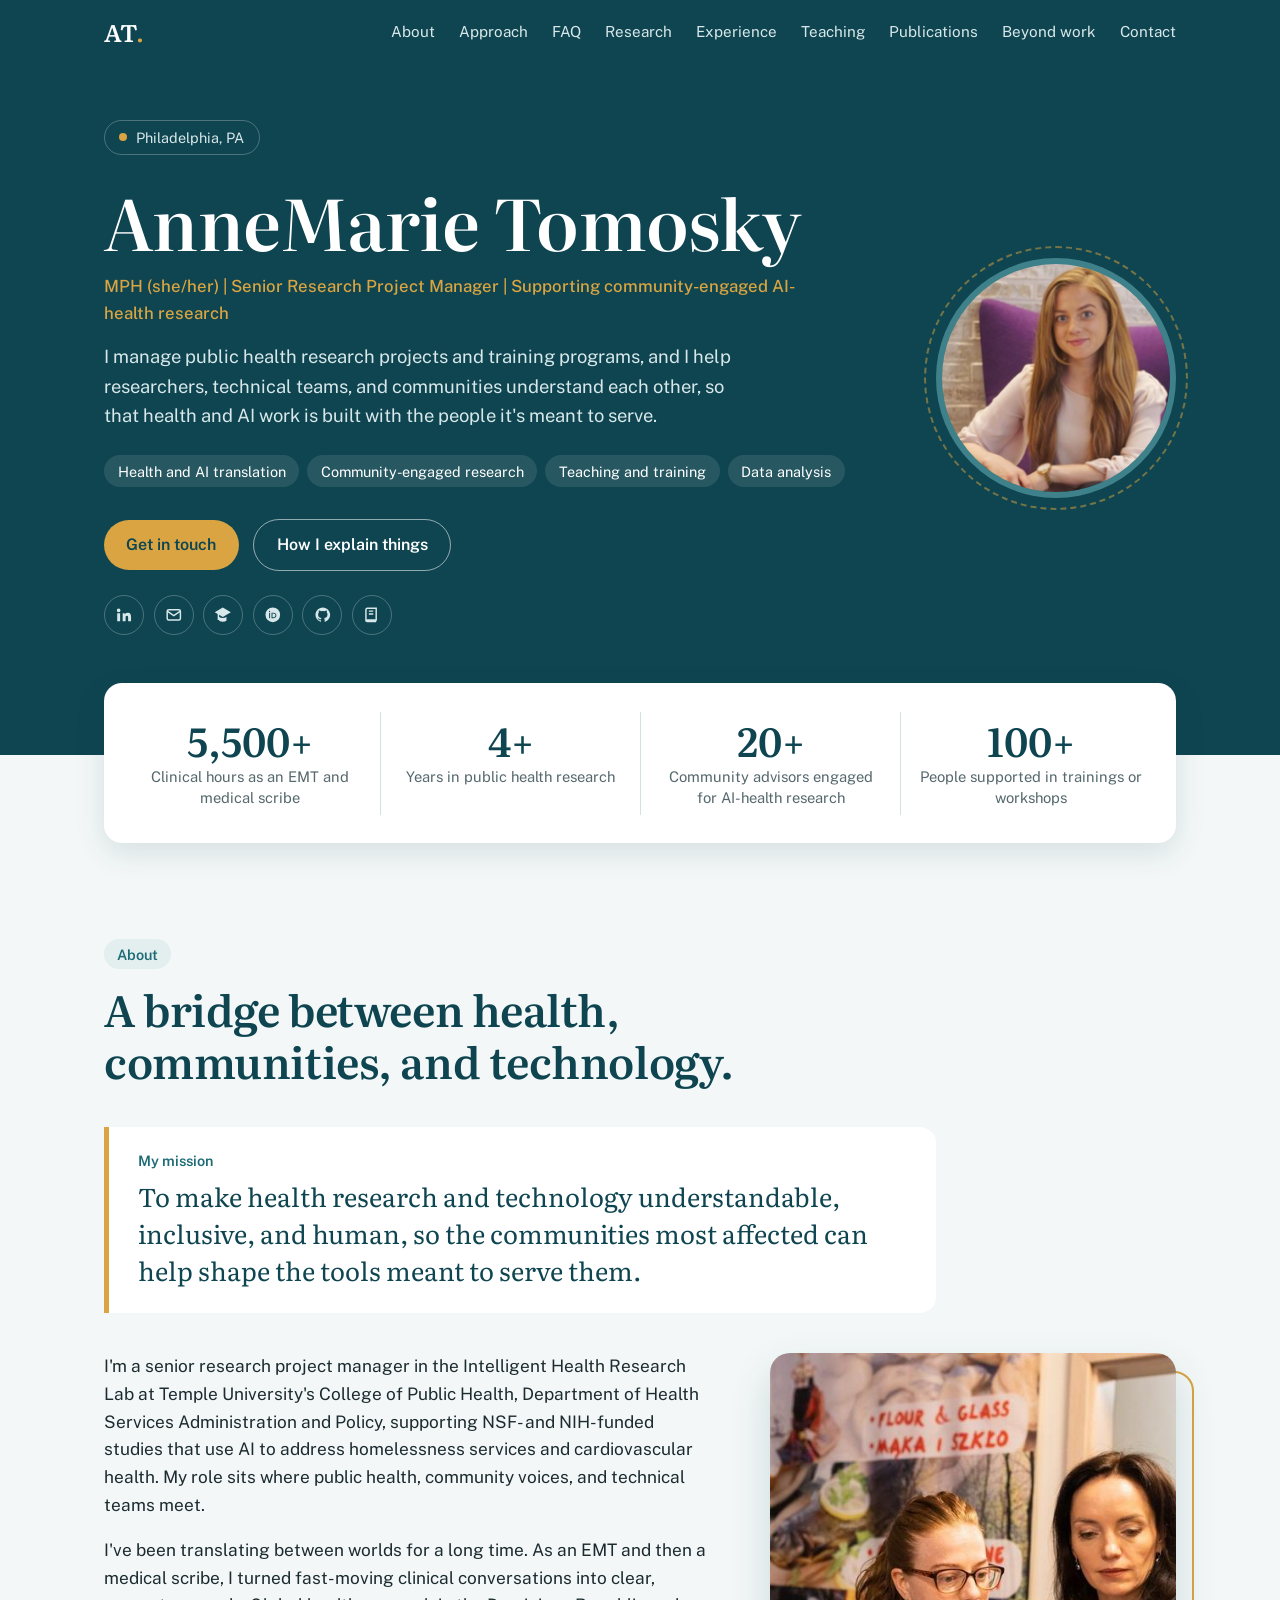
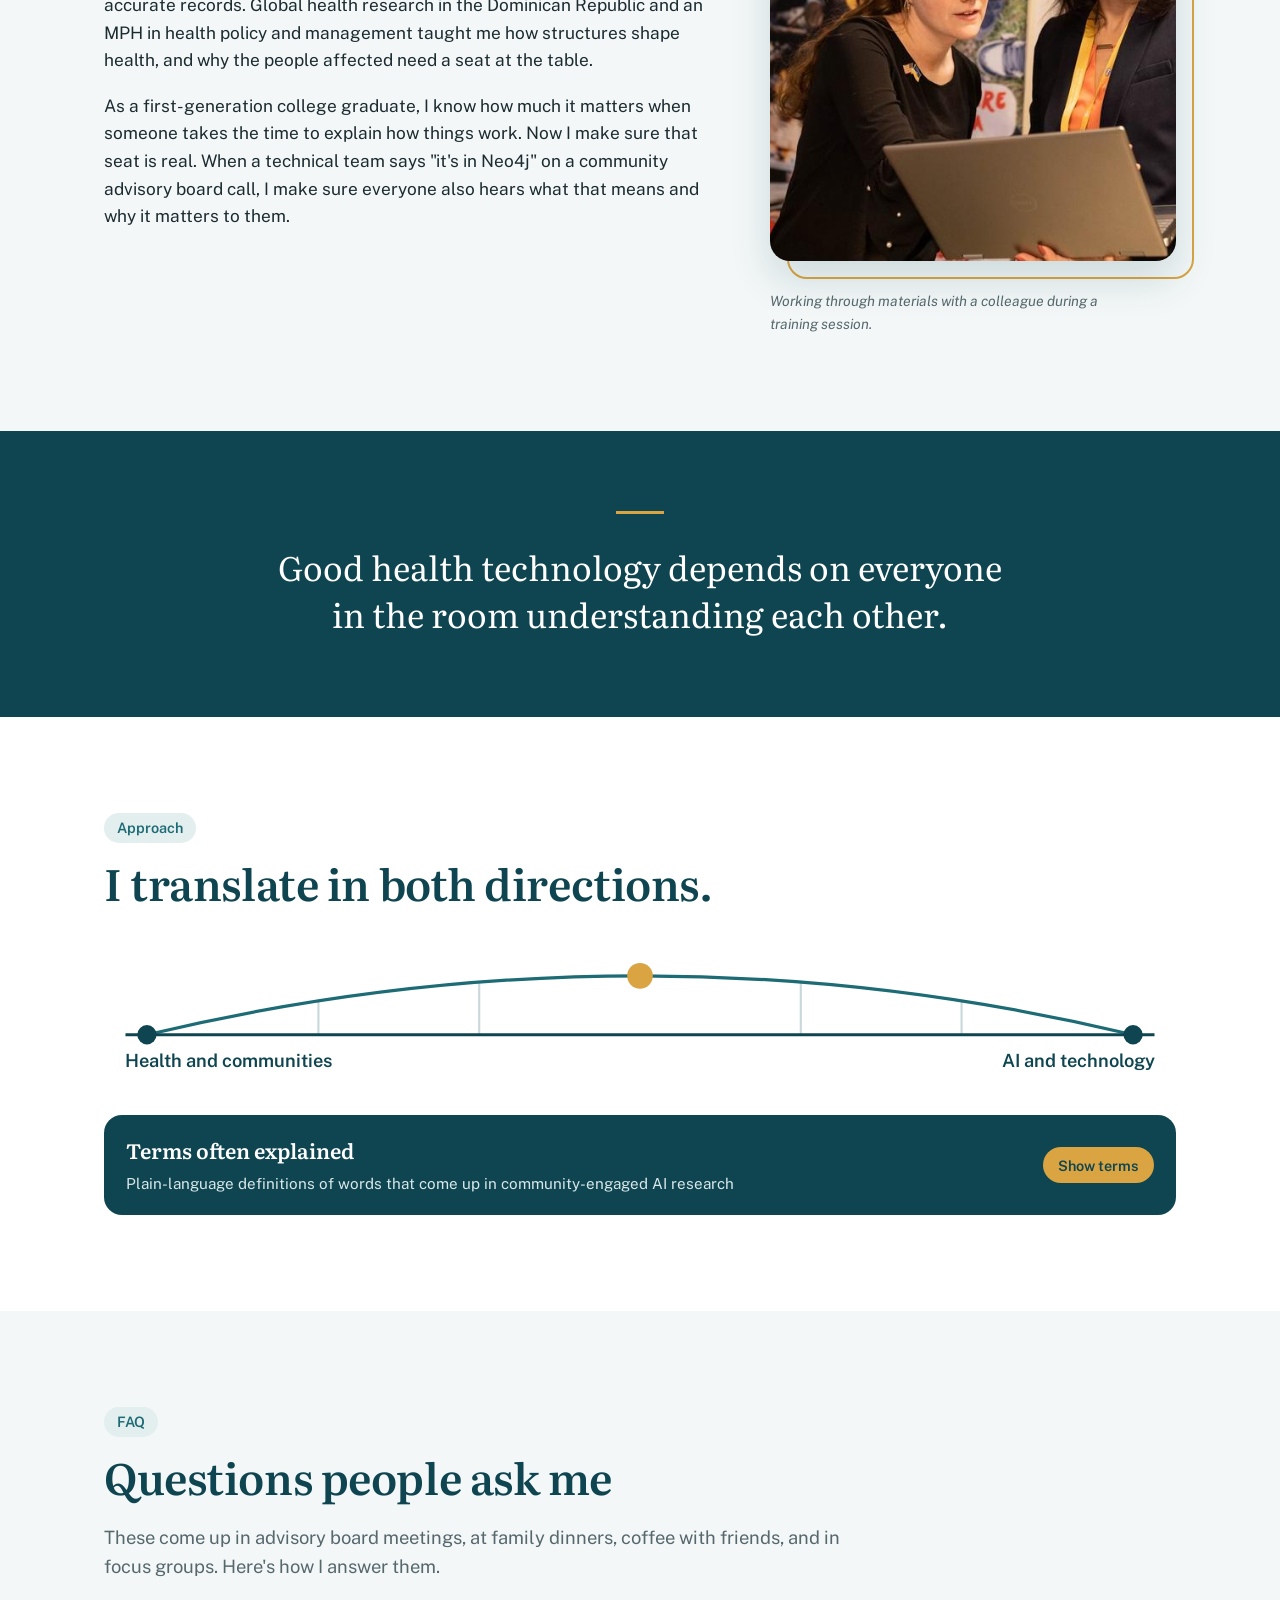
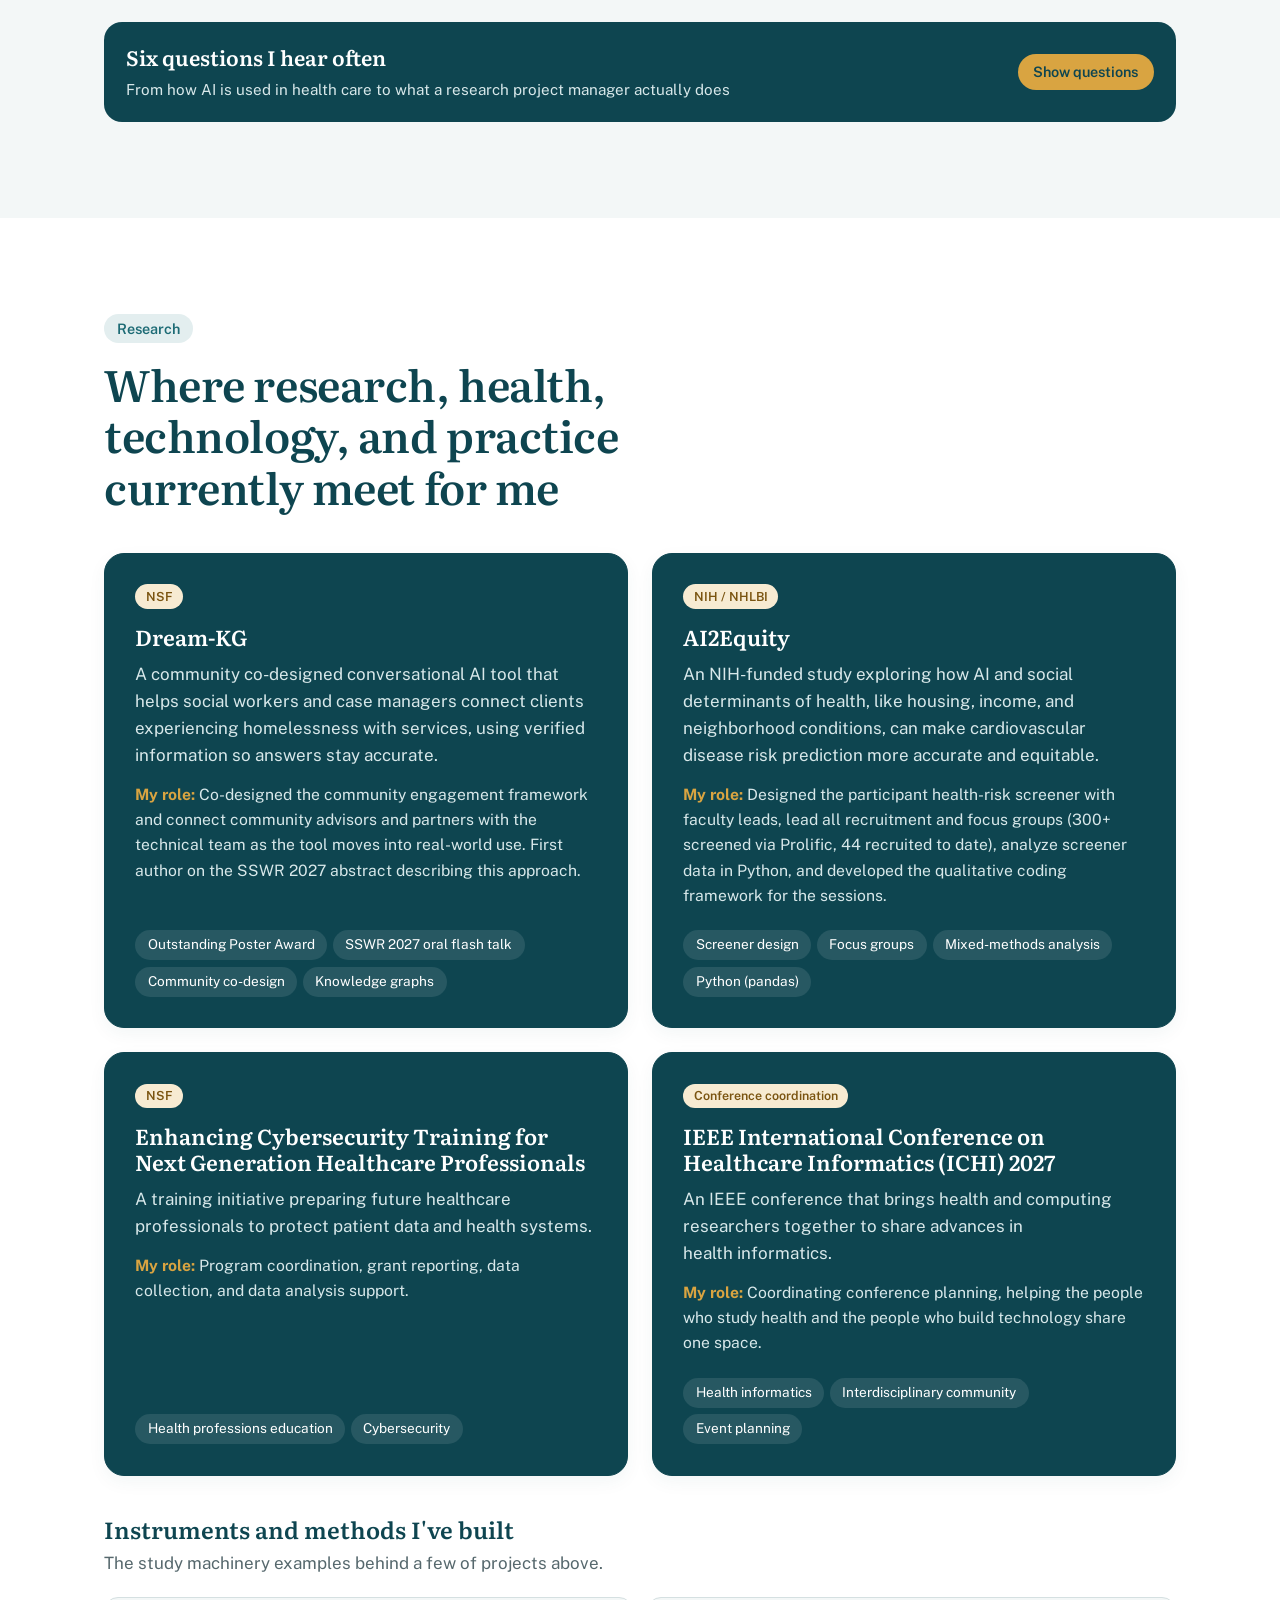
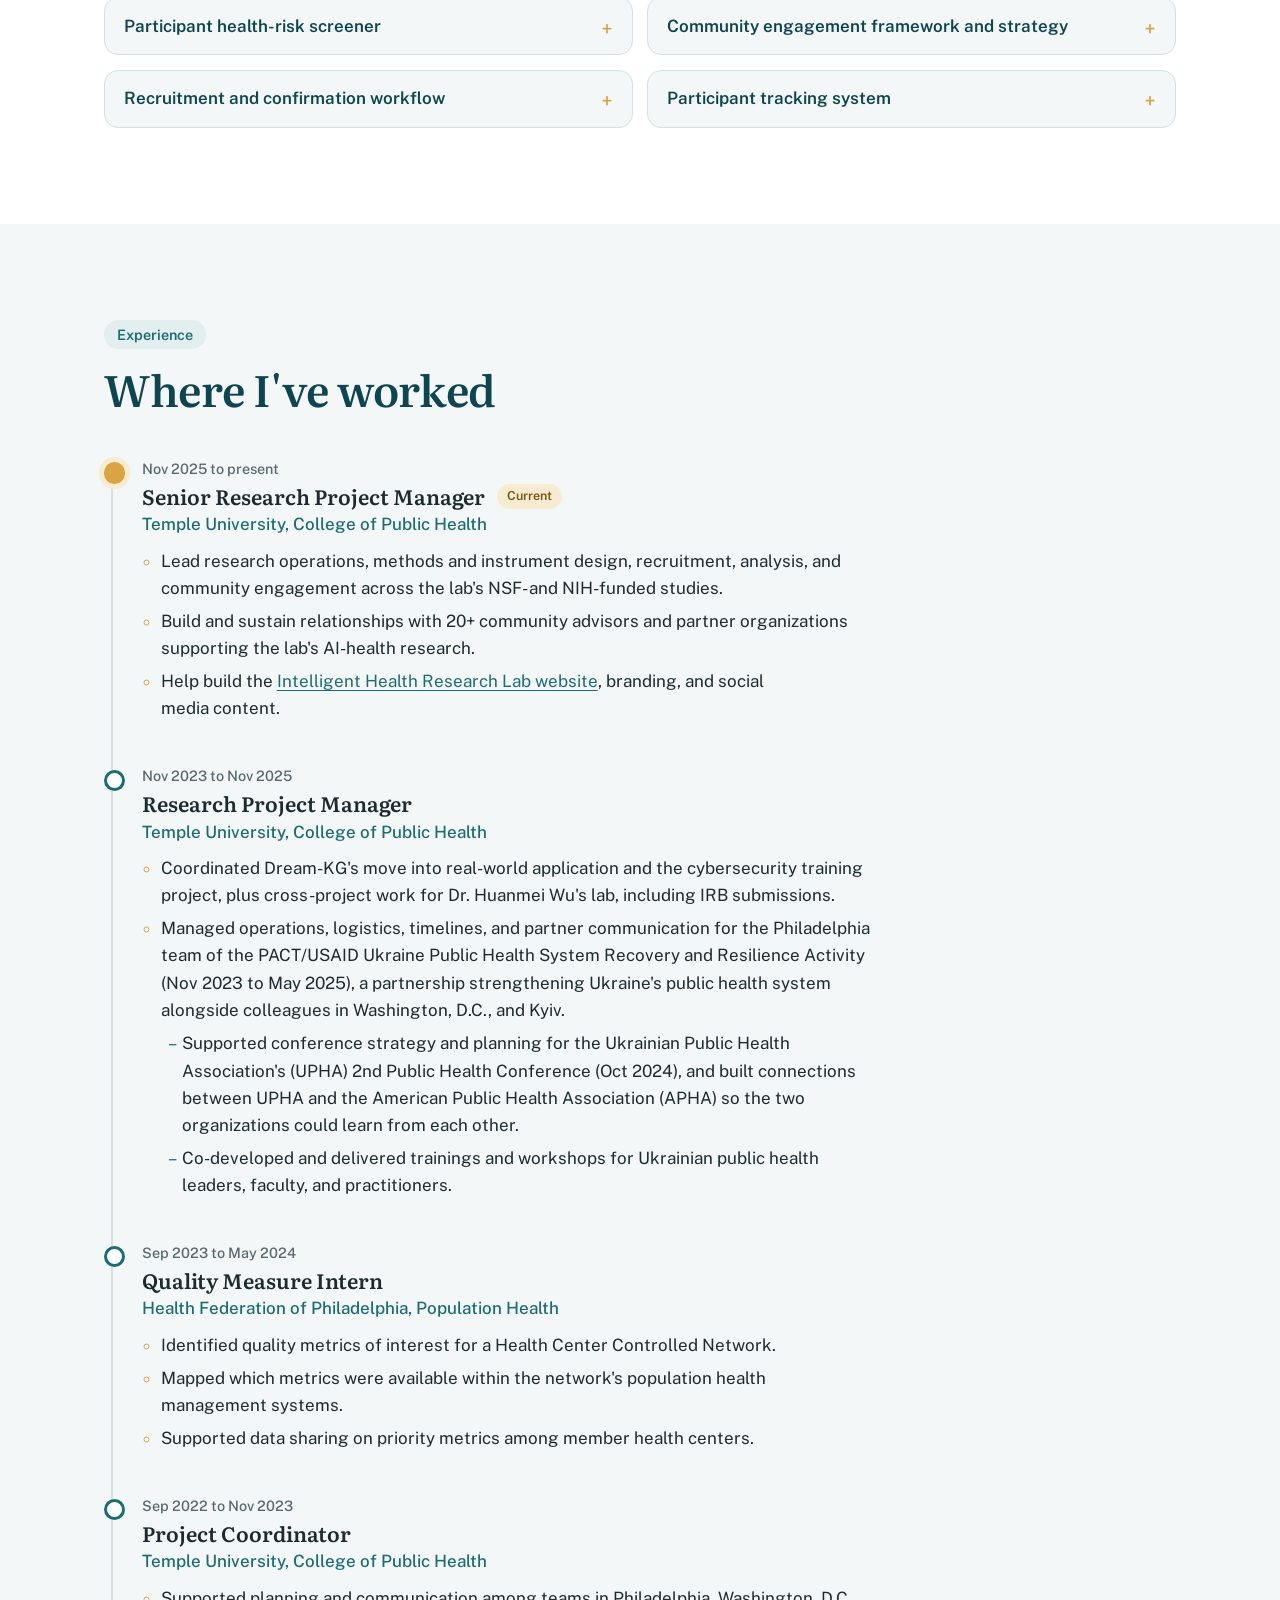
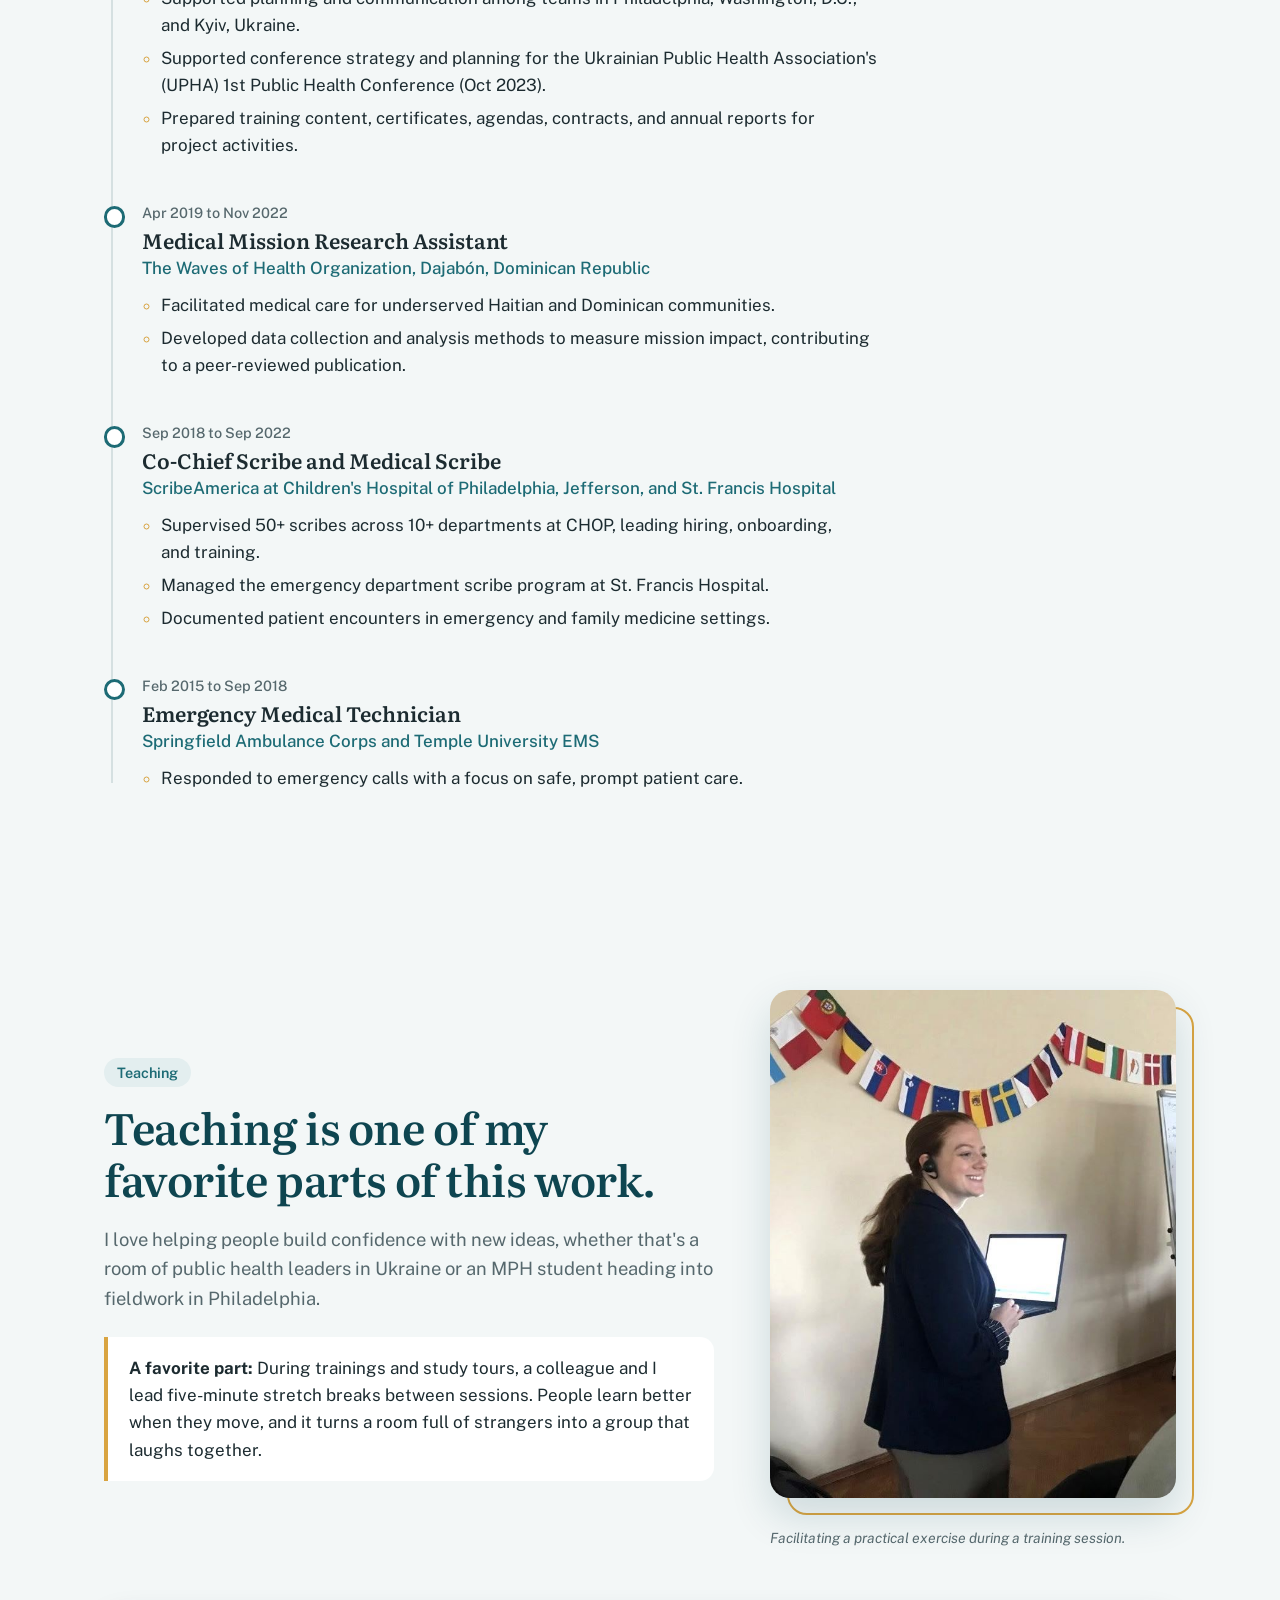
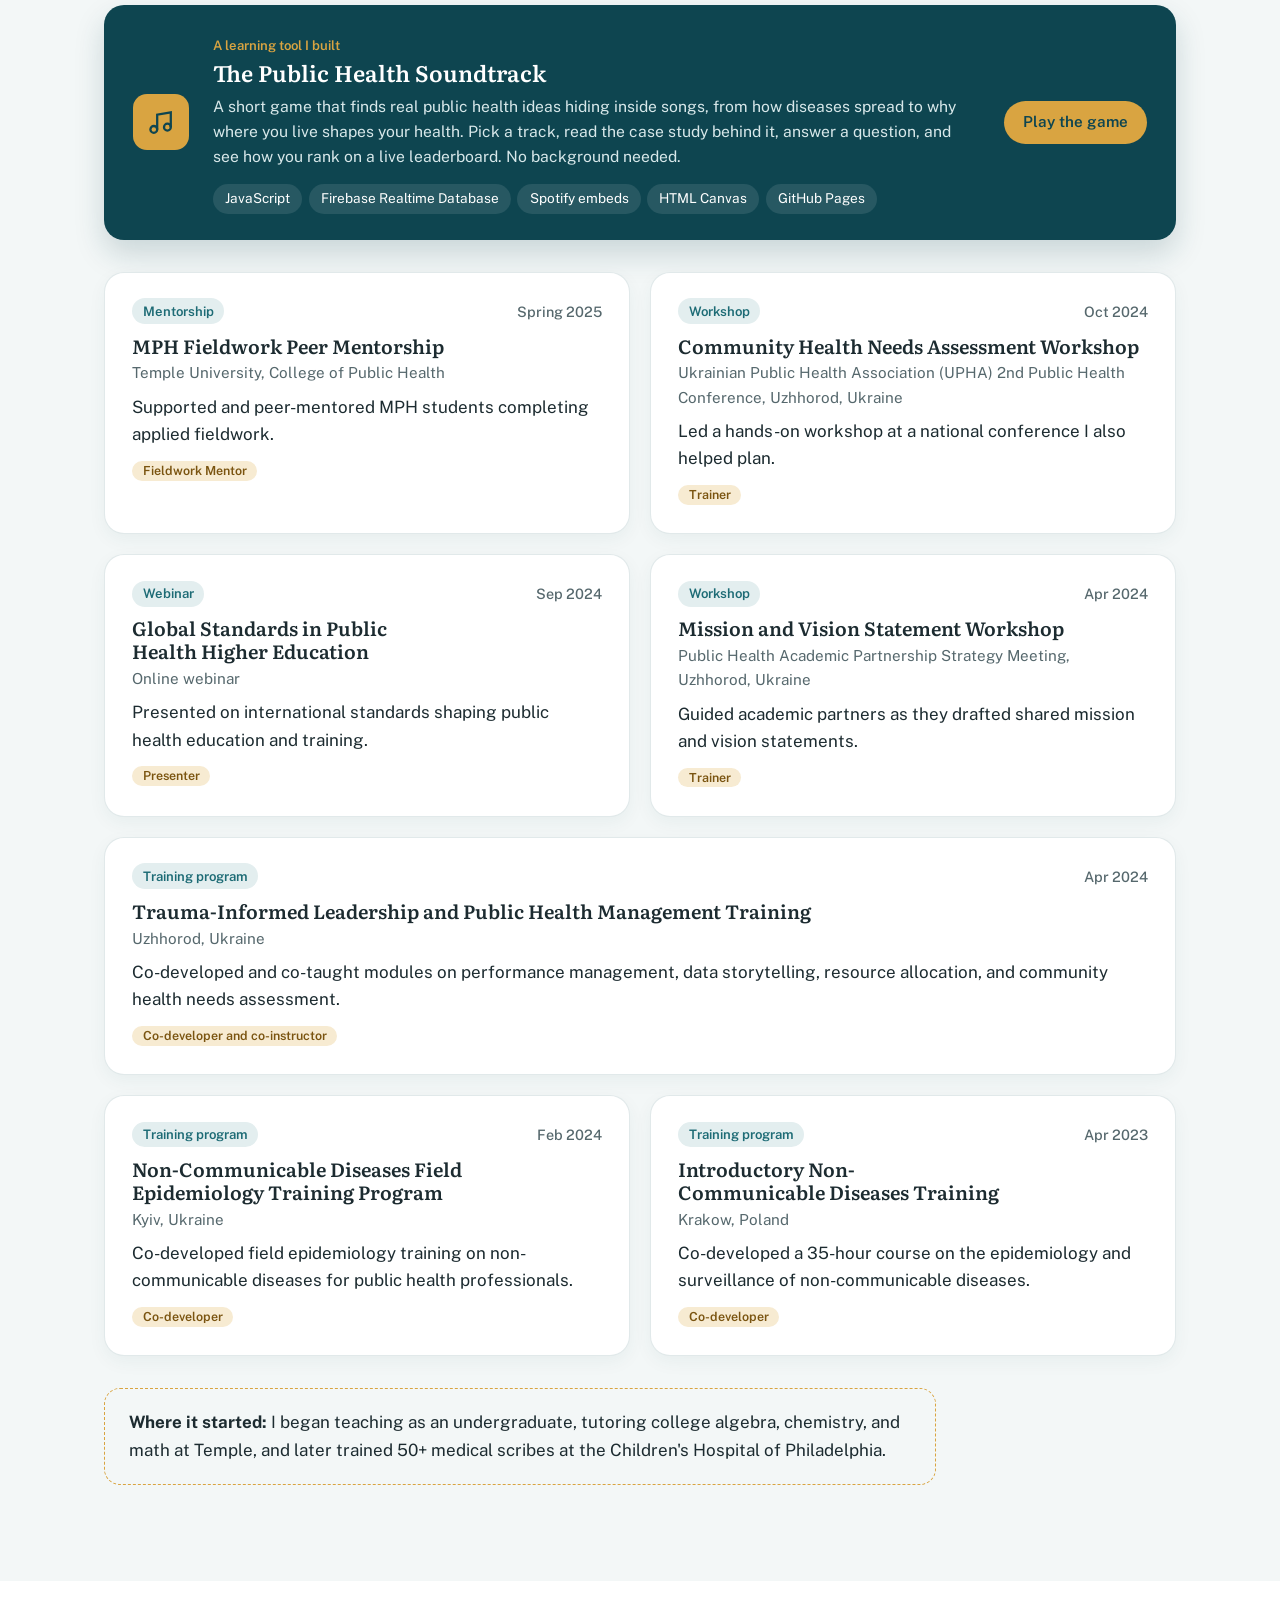
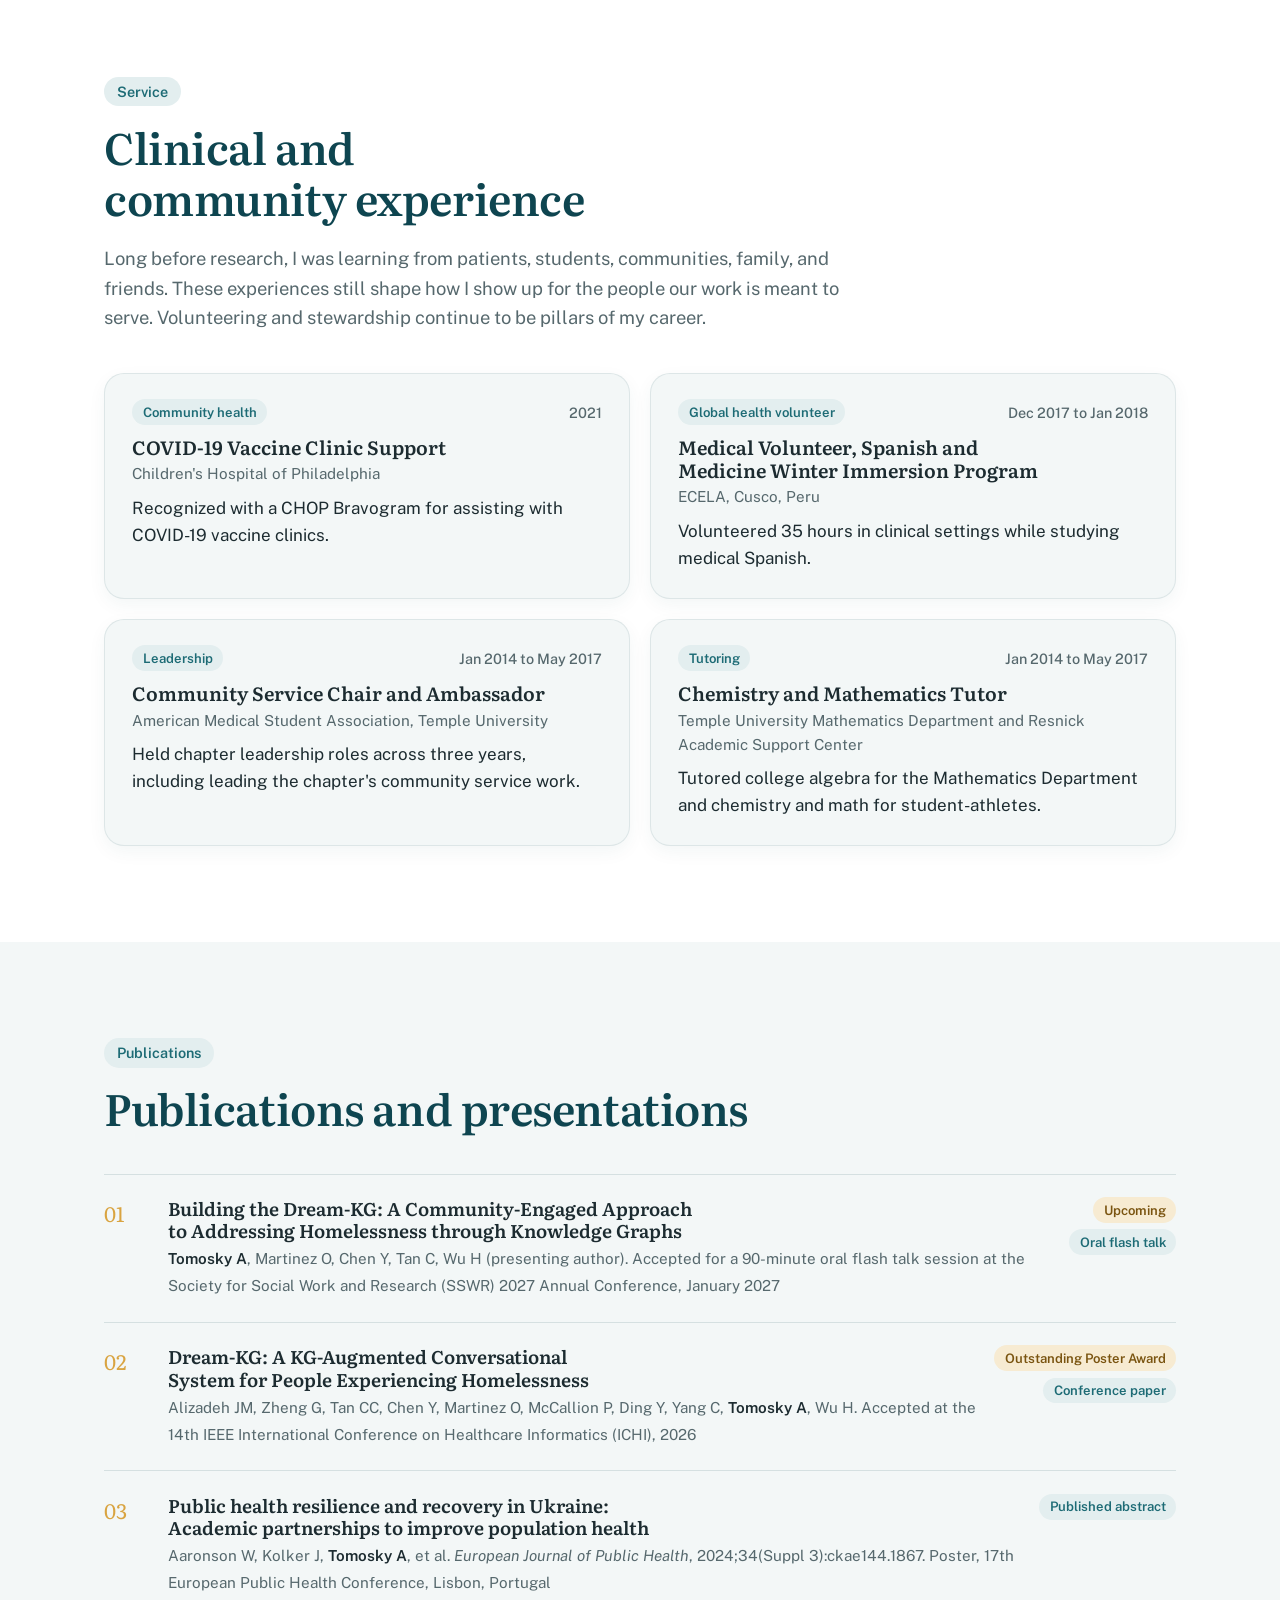
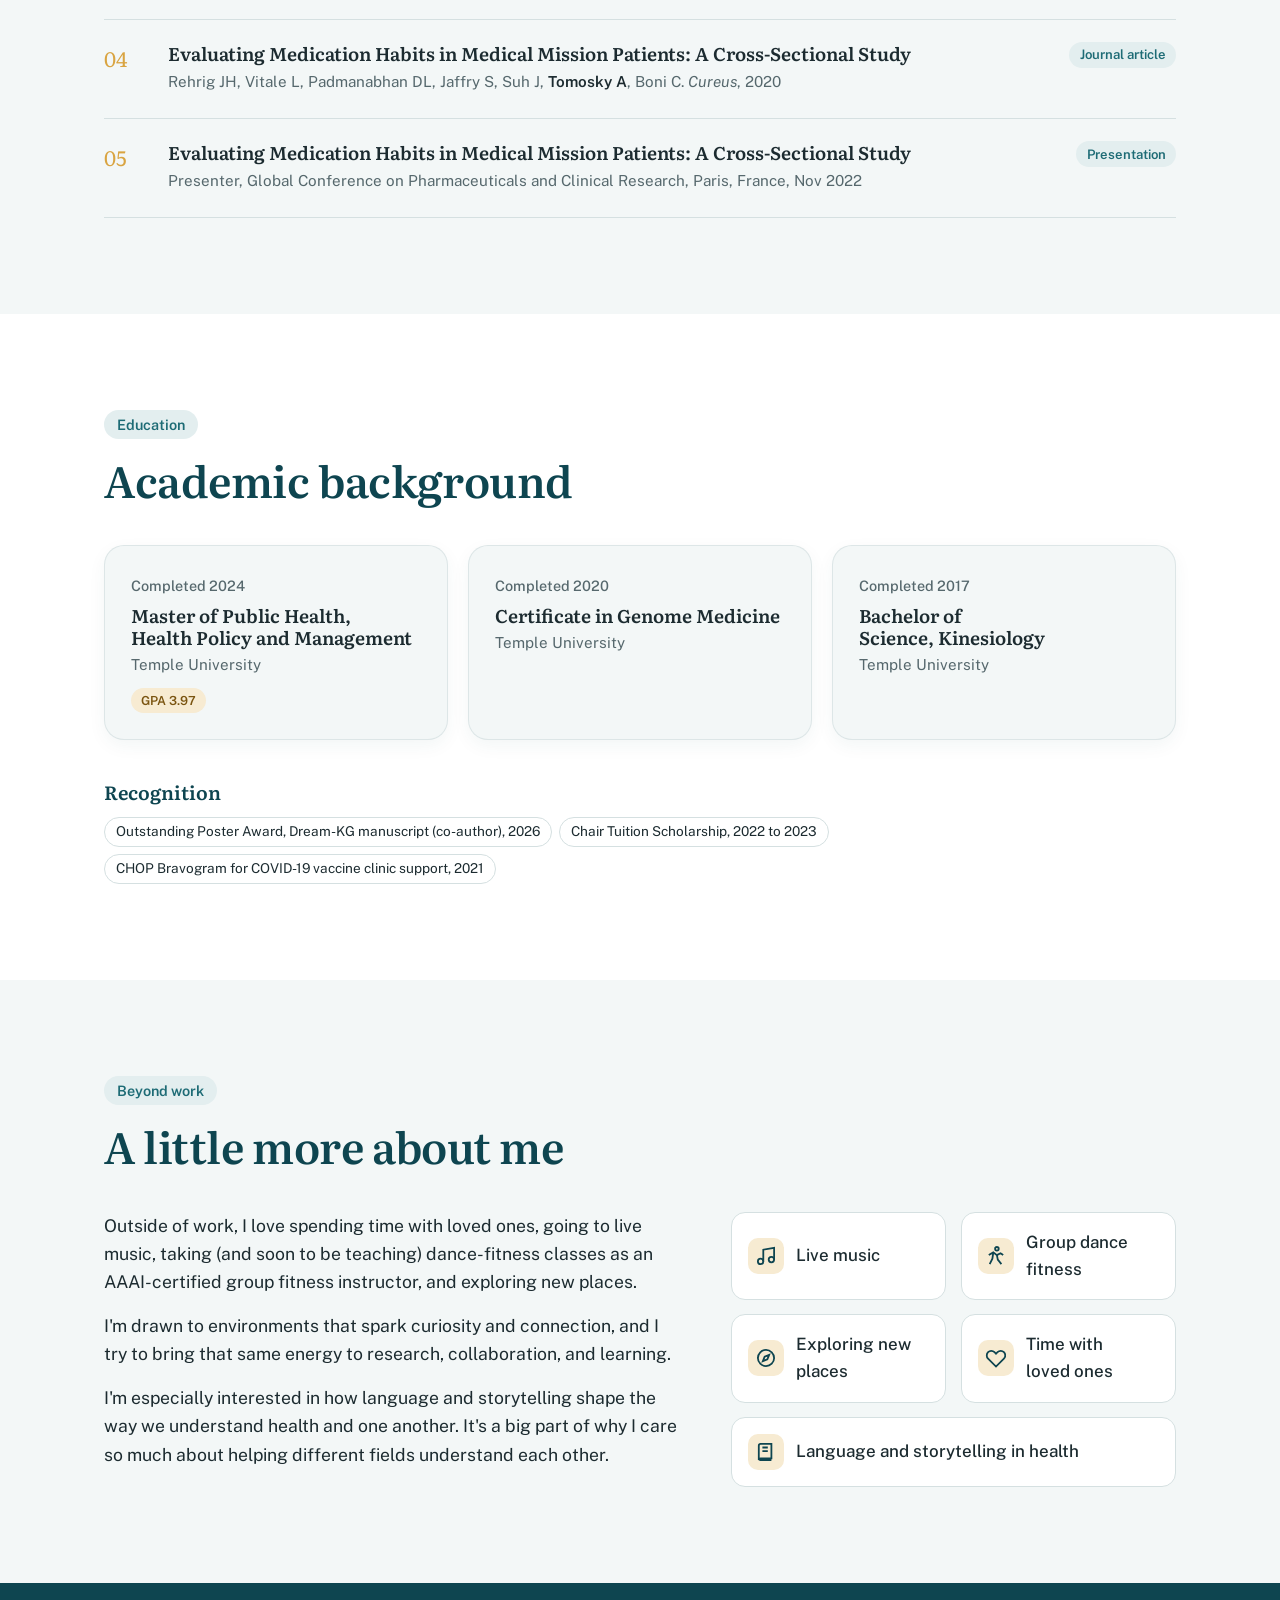
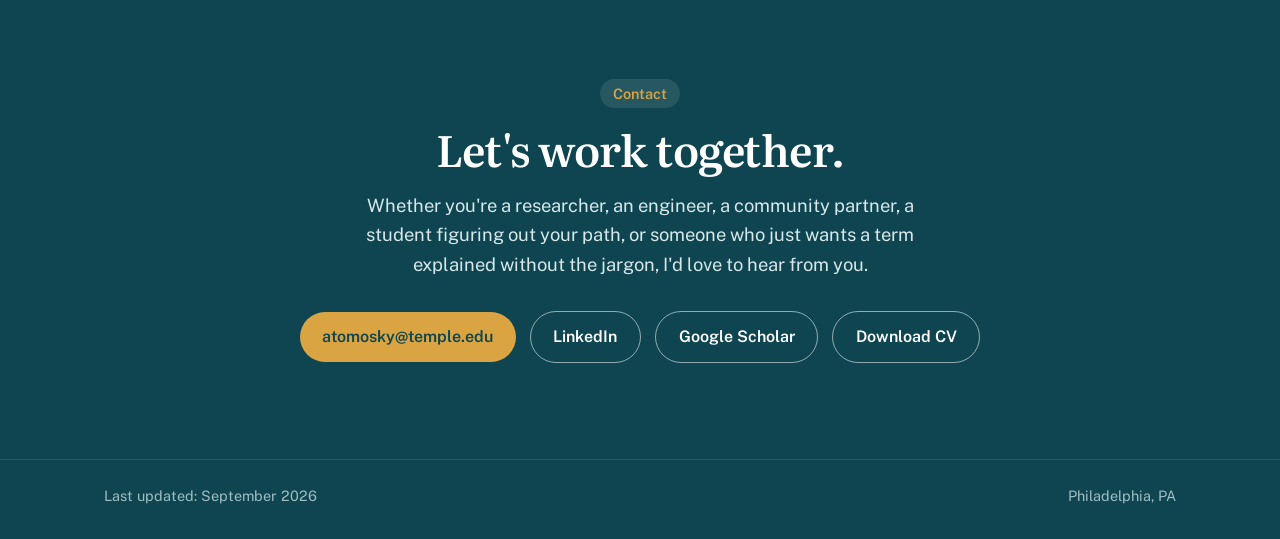
==== index.html @ caf897dc "Add files via upload" ====
<!DOCTYPE html>
<html lang="en">
<head>
<meta charset="UTF-8">
<meta name="viewport" content="width=device-width, initial-scale=1.0">
<title>AnneMarie Tomosky, MPH | Bridging Health, Communities, and AI</title>
<meta name="description" content="AnneMarie Tomosky, MPH, is a senior research project manager at Temple University's College of Public Health, helping health, community, and AI teams understand each other.">
<link rel="canonical" href="https://atomosky.github.io/">
<meta name="author" content="AnneMarie Tomosky">
<meta property="og:type" content="profile">
<meta property="og:title" content="AnneMarie Tomosky, MPH">
<meta property="og:description" content="Senior research project manager at Temple University's College of Public Health, bridging health, communities, and AI.">
<meta property="og:url" content="https://atomosky.github.io/">
<meta name="twitter:card" content="summary">
<script type="application/ld+json">
{
  "@context": "https://schema.org",
  "@type": "Person",
  "name": "AnneMarie Tomosky",
  "honorificSuffix": "MPH",
  "url": "https://atomosky.github.io/",
  "jobTitle": "Senior Research Project Manager",
  "worksFor": {
    "@type": "Organization",
    "name": "Temple University College of Public Health",
    "department": { "@type": "Organization", "name": "Intelligent Health Research Lab" }
  },
  "alumniOf": { "@type": "CollegeOrUniversity", "name": "Temple University" },
  "address": { "@type": "PostalAddress", "addressLocality": "Philadelphia", "addressRegion": "PA", "addressCountry": "US" },
  "knowsAbout": ["Public health", "Community-engaged research", "Health informatics", "AI in health care", "Qualitative research", "Research project management"],
  "sameAs": [
    "https://www.linkedin.com/in/a-tomosky",
    "https://orcid.org/0009-0000-1712-9386",
    "https://scholar.google.com/citations?user=groPWy0AAAAJ",
    "https://github.com/atomosky"
  ]
}
</script>
<link rel="preconnect" href="https://fonts.googleapis.com">
<link rel="preconnect" href="https://fonts.gstatic.com" crossorigin>
<link href="https://fonts.googleapis.com/css2?family=Literata:opsz,wght@7..72,400;7..72,600&family=Public+Sans:wght@400;500;600&display=swap" rel="stylesheet">
<style>
  :root {
    --teal-deep: #0E4550;
    --teal: #1D6B75;
    --teal-soft: #E3EEEF;
    --mist: #F3F7F7;
    --paper: #FFFFFF;
    --ink: #1C2B30;
    --muted: #56686D;
    --rule: #D5E0E1;
    --gold: #D9A441;
    --gold-soft: #F7EBD2;
    --serif: "Literata", Georgia, "Times New Roman", serif;
    --sans: "Public Sans", "Segoe UI", Helvetica, Arial, sans-serif;
  }
  * { box-sizing: border-box; }
  html { scroll-behavior: smooth; scroll-padding-top: 4.5rem; }
  @media (prefers-reduced-motion: reduce) { html { scroll-behavior: auto; } }
  body { margin: 0; font-family: var(--sans); font-size: 1.0625rem; line-height: 1.6; color: var(--ink); background: var(--mist); }
  a { color: var(--teal); text-underline-offset: 3px; }
  a:focus-visible, button:focus-visible { outline: 3px solid var(--gold); outline-offset: 3px; }
  .wrap { max-width: 70rem; margin: 0 auto; padding: 0 1.5rem; }
  h1, h2, h3 { font-family: var(--serif); font-weight: 600; line-height: 1.2; margin: 0; text-wrap: balance; }
  p, li, figcaption, summary { text-wrap: pretty; }
  .sr-only { position: absolute; width: 1px; height: 1px; overflow: hidden; clip: rect(0 0 0 0); white-space: nowrap; }

  /* Nav */
  .nav { position: sticky; top: 0; z-index: 10; background: var(--teal-deep); transition: box-shadow .2s; }
  .nav.scrolled { box-shadow: 0 2px 14px rgba(8, 40, 46, .35); }
  .nav .wrap { display: flex; justify-content: space-between; align-items: center; height: 4rem; }
  .logo { font-family: var(--serif); font-size: 1.5rem; font-weight: 600; color: #fff; text-decoration: none; }
  .logo span { color: var(--gold); }
  .nav ul { list-style: none; display: flex; gap: 1.5rem; margin: 0; padding: 0; }
  .nav ul a { color: #D8E8EA; text-decoration: none; font-size: .95rem; }
  .nav ul a:hover { color: #fff; }
  .menu-btn { display: none; background: none; border: 1.5px solid rgba(255,255,255,.4); color: #fff; border-radius: 8px; padding: .4rem .7rem; font: inherit; font-size: .9rem; cursor: pointer; }

  /* Hero */
  .hero { background: var(--teal-deep); color: #fff; padding: 3.5rem 0 7.5rem; }
  .hero .wrap { display: grid; grid-template-columns: 1fr auto; gap: 3rem; align-items: center; }
  .status { display: inline-flex; align-items: center; gap: .55rem; font-size: .9rem; color: #D8E8EA; border: 1px solid rgba(255,255,255,.25); border-radius: 999px; padding: .3rem .9rem; margin-bottom: 1.5rem; }
  .status::before { content: ""; width: .5rem; height: .5rem; border-radius: 50%; background: var(--gold); }
  .hero h1 { font-size: clamp(2.6rem, 6vw, 4.4rem); letter-spacing: -.01em; margin-bottom: .6rem; }
  .creds { font-size: 1.05rem; color: var(--gold); font-weight: 500; margin: 0 0 1rem; }
  .lede { font-size: 1.15rem; color: #D8E8EA; max-width: 40rem; margin: 0 0 1.5rem; }
  .focus { display: flex; flex-wrap: wrap; gap: .5rem; list-style: none; padding: 0; margin: 0 0 2rem; }
  .focus li { font-size: .9rem; padding: .3rem .85rem; border-radius: 999px; background: rgba(255,255,255,.1); color: #fff; }
  .actions { display: flex; gap: .9rem; flex-wrap: wrap; align-items: center; }
  .btn { display: inline-block; padding: .75rem 1.4rem; border-radius: 999px; font-weight: 600; text-decoration: none; font-size: 1rem; }
  .btn-primary { background: var(--gold); color: var(--teal-deep); }
  .btn-primary:hover { background: #E6B557; }
  .btn-ghost { color: #fff; border: 1.5px solid rgba(255,255,255,.55); }
  .btn-ghost:hover { border-color: #fff; background: rgba(255,255,255,.08); }
  .socials { display: flex; gap: .6rem; margin-top: 1.5rem; }
  .socials a { width: 2.5rem; height: 2.5rem; border-radius: 50%; display: grid; place-items: center; color: #D8E8EA; border: 1px solid rgba(255,255,255,.25); }
  .socials a:hover { color: var(--teal-deep); background: var(--gold); border-color: var(--gold); }
  .socials svg { width: 1.1rem; height: 1.1rem; }
  .portrait { width: 15rem; height: 15rem; border-radius: 50%; background: var(--teal); border: 6px solid rgba(255,255,255,.15); display: grid; place-items: center; font-family: var(--serif); font-size: 4rem; color: #fff; overflow: hidden; outline: 2px dashed rgba(217,164,65,.5); outline-offset: 10px; }
  .portrait img { width: 100%; height: 100%; object-fit: cover; }

  /* Stats */
  .stats-band { margin-top: -4.5rem; }
  .stats { background: var(--paper); border-radius: 18px; box-shadow: 0 10px 30px rgba(14,69,80,.12); display: grid; grid-template-columns: repeat(4, 1fr); padding: 1.8rem 1rem; }
  .stat { text-align: center; padding: .4rem 1rem; }
  .stat + .stat { border-left: 1px solid var(--rule); }
  .stat b { display: block; font-family: var(--serif); font-size: 2.5rem; font-weight: 600; color: var(--teal-deep); line-height: 1.1; }
  .stat b.words { font-size: 1.55rem; line-height: 1.25; padding: .45rem 0 .35rem; }
  .stat span { display: block; line-height: 1.4; margin-top: .3rem; font-size: .92rem; color: var(--muted); }

  /* Sections */
  section { padding: 6rem 0; }
  .label { display: inline-block; font-size: .9rem; font-weight: 600; color: var(--teal); background: var(--teal-soft); border-radius: 999px; padding: .2rem .8rem; margin-bottom: .9rem; }
  h2 { font-size: clamp(1.9rem, 3.6vw, 2.7rem); color: var(--teal-deep); max-width: 26ch; margin-bottom: 2.5rem; letter-spacing: -.01em; }
  .alt { background: var(--paper); }

  .about-grid { max-width: 46rem; }
  .about-grid p { margin: 0 0 1.1rem; font-size: 1.08rem; }

  /* Bridge */
  .bridge-intro { font-size: 1.15rem; max-width: 44rem; margin: -1.25rem 0 2.5rem; color: var(--muted); }
  .bridge-art { display: block; width: 100%; height: auto; margin: 0 0 1.5rem; }
  /* Photos */
  .photo-figure { margin: 0; }
  .photo-figure img { display: block; width: 100%; border-radius: 20px; box-shadow: 0 18px 40px rgba(14,69,80,.16); }
  .photo-figure figcaption { margin-top: .7rem; font-size: .88rem; color: var(--muted); font-style: italic; }

  .about-split { display: grid; grid-template-columns: 1.35fr .9fr; gap: 3.5rem; align-items: start; }
  .about-split p { margin: 0 0 1.1rem; font-size: 1.08rem; }
  .shot { position: relative; }
  .shot::before { content: ""; position: absolute; inset: 1.1rem -1.1rem -1.1rem 1.1rem; border: 2px solid var(--gold); border-radius: 20px; z-index: 0; }
  .shot img { position: relative; z-index: 1; aspect-ratio: 4 / 5; object-fit: cover; object-position: center 35%; }
  .shot + figcaption { margin-top: 1.8rem; }
  .teach-lead { display: grid; grid-template-columns: 1.35fr .9fr; gap: 3.5rem; align-items: center; margin-bottom: 3.5rem; }
  .teach-lead .teach-intro { margin: -1.25rem 0 1.5rem; }
  .stretch { margin: 0; padding: 1.1rem 1.3rem; border-left: 4px solid var(--gold); background: var(--paper); border-radius: 0 14px 14px 0; }

  .mosaic { display: grid; grid-template-columns: 1.25fr 1fr; gap: 1.5rem; margin-bottom: 3rem; }
  .mosaic .photo-figure:first-child { grid-row: span 2; }
  .mosaic .photo-figure:first-child img { height: calc(100% - 1.9rem); min-height: 26rem; object-fit: cover; }
  .mosaic .photo-figure:not(:first-child) img { aspect-ratio: 16 / 10; object-fit: cover; }
  .mosaic img { transition: transform .4s ease; }
  .mosaic .photo-figure:hover img { transform: scale(1.015); }
  @media (prefers-reduced-motion: reduce) { .mosaic img { transition: none; } }
  @media (max-width: 860px) {
    .about-split { grid-template-columns: 1fr; gap: 2rem; }
    .shot::before { display: none; }
    .teach-lead { grid-template-columns: 1fr; gap: 2rem; }
    .about-split figcaption { margin-top: .7rem; }
    .mosaic { grid-template-columns: 1fr; }
    .mosaic .photo-figure:first-child { grid-row: auto; }
    .mosaic .photo-figure:first-child img { min-height: 0; height: auto; aspect-ratio: 4 / 3; }
  }

  /* Glossary toggle */
  .gloss-wrap { margin-top: 2.5rem; }
  .gloss-wrap > summary { cursor: pointer; list-style: none; display: grid; grid-template-columns: 1fr auto; column-gap: 1.5rem; row-gap: .25rem; align-items: center; padding: 1.2rem 1.4rem; background: var(--teal-deep); color: #fff; border-radius: 18px; }
  .gloss-wrap > summary span { grid-column: 1; grid-row: 1; }
  .gloss-wrap > summary em { grid-column: 1; grid-row: 2; }
  .gloss-wrap > summary::after { content: "Show terms"; grid-column: 2; grid-row: 1 / 3; justify-self: end; white-space: nowrap; font-size: .9rem; font-weight: 600; color: var(--teal-deep); background: var(--gold); border-radius: 999px; padding: .4rem .95rem; }
  .gloss-wrap[open] > summary::after { content: "Hide terms"; }
  .gloss-wrap[open] > summary { border-radius: 18px 18px 0 0; }
  .gloss-wrap .gloss { padding: 1.25rem; background: var(--mist); border-radius: 0 0 18px 18px; }
  .alt .gloss-wrap .gloss { background: var(--mist); }

  .faq-wrap > summary::after { content: "Show questions"; }
  .faq-wrap[open] > summary::after { content: "Hide questions"; }
  .faq-wrap .faq { max-width: none; padding: 1.25rem; background: var(--paper); border-radius: 0 0 18px 18px; }
  .faq-wrap .faq details { background: var(--mist); }
  .gloss-wrap > summary::-webkit-details-marker { display: none; }
  .gloss-wrap > summary span { font-family: var(--serif); font-size: 1.3rem; font-weight: 600; }
  .gloss-wrap > summary em { font-style: normal; font-size: .95rem; color: #D8E8EA; }
  @media (max-width: 760px) {
    .gloss-wrap > summary { grid-template-columns: 1fr; }
    .gloss-wrap > summary::after { grid-column: 1; grid-row: 3; justify-self: start; margin-top: .8rem; }
  }

  /* Game feature */
  .game { display: grid; grid-template-columns: auto 1fr auto; gap: 1.5rem; align-items: center; margin-bottom: 2rem; padding: 1.6rem 1.8rem; background: var(--teal-deep); color: #fff; border-radius: 20px; text-decoration: none; box-shadow: 0 14px 30px rgba(14,69,80,.18); transition: transform .2s ease; }
  .game:hover { transform: translateY(-2px); }
  .game-icon { width: 3.5rem; height: 3.5rem; border-radius: 14px; background: var(--gold); color: var(--teal-deep); display: grid; place-items: center; }
  .game-icon svg { width: 1.7rem; height: 1.7rem; }
  .game-kicker { font-size: .82rem; font-weight: 600; color: var(--gold); }
  .game h3 { font-size: 1.4rem; color: #fff; margin: .15rem 0 .45rem; }
  .game p { margin: 0; color: #D8E8EA; font-size: .98rem; }
  .game .chips { margin-top: .9rem; }
  .game .chips li { background: rgba(255,255,255,.1); border-color: transparent; color: #fff; }
  .game-cta { white-space: nowrap; font-weight: 600; font-size: .95rem; color: var(--teal-deep); background: var(--gold); border-radius: 999px; padding: .6rem 1.2rem; }
  @media (prefers-reduced-motion: reduce) { .game { transition: none; } .game:hover { transform: none; } }
  @media (max-width: 760px) { .game { grid-template-columns: 1fr; gap: 1rem; } .game-cta { justify-self: start; } }

  /* Quote band */
  .band { background: var(--teal-deep); padding: 5rem 1.5rem; text-align: center; }
  .band .band-quote { max-width: 46rem; margin: 0 auto; }
  .band .band-quote::before { content: ""; display: block; width: 3rem; height: 3px; background: var(--gold); margin: 0 auto 1.8rem; }
  .band p { margin: 0; font-family: var(--serif); font-size: clamp(1.4rem, 3vw, 2.1rem); line-height: 1.4; color: #fff; }
  @media (max-width: 760px) { .band { padding: 3.5rem 1.5rem; } }

  /* Glossary */
  .gloss-head { margin: 2.5rem 0 1.25rem; }
  .gloss-head h3 { font-size: 1.45rem; color: var(--teal-deep); margin-bottom: .4rem; }
  .gloss-head p { margin: 0; color: var(--muted); max-width: 44rem; }
  .gloss { display: grid; grid-template-columns: repeat(2, minmax(0,1fr)); gap: .9rem; align-items: start; }
  .gloss details { background: var(--paper); border: 1px solid var(--rule); border-radius: 14px; }
  .gloss summary { cursor: pointer; padding: .9rem 1.2rem; font-weight: 600; color: var(--teal-deep); list-style: none; display: flex; justify-content: space-between; gap: 1rem; align-items: center; }
  .gloss summary::-webkit-details-marker { display: none; }
  .gloss summary::after { content: "+"; font-family: var(--serif); font-size: 1.3rem; color: var(--gold); line-height: 1; }
  .gloss details[open] summary::after { content: "–"; }
  .gloss details[open] summary { padding-bottom: .3rem; }
  .gloss p { margin: 0; padding: 0 1.2rem 1.1rem; }
  @media (max-width: 900px) { .hours { grid-template-columns: 1fr; } }
  @media (max-width: 760px) { .gloss { grid-template-columns: 1fr; } }

  /* Mission */
  .mission { font-family: var(--serif); font-size: clamp(1.25rem, 2.4vw, 1.6rem); line-height: 1.45; color: var(--teal-deep); background: var(--paper); border-left: 5px solid var(--gold); border-radius: 0 16px 16px 0; padding: 1.5rem 1.8rem; margin: 0 0 2.5rem; max-width: 52rem; }
  .mission small { display: block; font-family: var(--sans); font-size: .9rem; font-weight: 600; color: var(--teal); margin-bottom: .4rem; }

  /* Teaching and service cards */
  .teach-intro { font-size: 1.15rem; max-width: 46rem; margin: -1.25rem 0 2.5rem; color: var(--muted); }
  .teach-grid { display: grid; grid-template-columns: repeat(2, minmax(0,1fr)); gap: 1.25rem; align-items: stretch; }
  .teach { background: var(--paper); border: 1px solid rgba(213,224,225,.7); border-radius: 20px; padding: 1.6rem 1.7rem; box-shadow: 0 6px 18px rgba(14,69,80,.05); }
  .teach .kind-row { display: flex; justify-content: space-between; gap: .75rem; flex-wrap: wrap; align-items: center; margin-bottom: .6rem; }
  .teach .type { font-size: .82rem; font-weight: 600; color: var(--teal); background: var(--teal-soft); border-radius: 999px; padding: .15rem .65rem; }
  .teach h3 { font-size: 1.2rem; margin-bottom: .3rem; }
  .teach .where { margin: 0; color: var(--muted); font-size: .95rem; }
  .teach .what { margin: .5rem 0 0; }
  .teach .chips { margin-top: .8rem; }
  .teach.wide { grid-column: 1 / -1; }
  .roots { margin-top: 2rem; padding: 1.25rem 1.5rem; border: 1px dashed var(--gold); border-radius: 16px; max-width: 52rem; }
  .roots p { margin: 0; }

  /* Hours */
  .hours { display: grid; grid-template-columns: repeat(3, minmax(0,1fr)); gap: 1.25rem; margin-bottom: 1.25rem; }
  .hour { background: var(--teal-deep); color: #fff; border-radius: 20px; padding: 1.7rem; box-shadow: 0 14px 30px rgba(14,69,80,.18); }
  .hour b { display: block; font-family: var(--serif); font-size: 2.3rem; font-weight: 600; color: var(--gold); line-height: 1.1; }
  .hour h3 { font-family: var(--sans); font-size: 1rem; font-weight: 600; margin: .2rem 0 .7rem; }
  .hour ul { list-style: none; margin: 0; padding: .7rem 0 0; border-top: 1px solid rgba(255,255,255,.18); font-size: .92rem; color: #D8E8EA; }
  .hour li { display: flex; justify-content: space-between; gap: .75rem; margin-bottom: .3rem; }
  .hour li span:last-child { white-space: nowrap; font-weight: 600; color: #fff; }

  /* FAQ */
  .faq { display: grid; gap: .9rem; max-width: 52rem; }
  .faq details { background: var(--paper); border: 1px solid var(--rule); border-radius: 14px; }
  .faq summary { cursor: pointer; padding: 1.1rem 1.3rem; font-weight: 600; font-size: 1.05rem; color: var(--teal-deep); list-style: none; display: flex; justify-content: space-between; gap: 1rem; align-items: center; }
  .faq summary::-webkit-details-marker { display: none; }
  .faq summary::after { content: "+"; font-family: var(--serif); font-size: 1.4rem; color: var(--gold); line-height: 1; }
  .faq details[open] summary::after { content: "\2013"; }
  .faq details[open] summary { padding-bottom: .4rem; }
  .faq p { margin: 0 0 .8rem; padding: 0 1.3rem; }
  .faq p:last-child { padding-bottom: 1.2rem; }

  /* Personal */
  .personal-grid { display: grid; grid-template-columns: 1.3fr 1fr; gap: 3rem; align-items: start; }
  .personal-grid p { margin: 0 0 1rem; max-width: 40rem; font-size: 1.1rem; }
  .joys { display: grid; grid-template-columns: repeat(2, minmax(0,1fr)); gap: .9rem; list-style: none; margin: 0; padding: 0; }
  .joys li { background: var(--paper); border: 1px solid var(--rule); border-radius: 14px; padding: 1rem; display: flex; gap: .75rem; align-items: center; font-weight: 500; }
  .joys li.wide { grid-column: 1 / -1; }
  .joys svg { flex: none; width: 2.25rem; height: 2.25rem; padding: .45rem; border-radius: 10px; background: var(--gold-soft); color: var(--teal-deep); }

  /* Cards inside tinted sections */
  .alt .project, .alt .skill, .alt .teach, .alt .edu, .alt .gloss details, .alt .faq details, .alt .interests, .alt .joys li, .alt .mission { background: var(--mist); }

  /* Skills */
  .skill-grid { display: grid; grid-template-columns: repeat(3, minmax(0,1fr)); gap: 1.25rem; }
  .skill { background: var(--paper); border: 1px solid rgba(213,224,225,.7); border-radius: 20px; padding: 1.6rem 1.7rem; box-shadow: 0 6px 18px rgba(14,69,80,.05); }
  .skill .icon { width: 2.75rem; height: 2.75rem; border-radius: 12px; background: var(--teal-deep); color: var(--gold); display: grid; place-items: center; margin-bottom: 1rem; }
  .skill .icon svg { width: 1.4rem; height: 1.4rem; }
  .skill h3 { font-size: 1.15rem; margin-bottom: .8rem; }
  .chips { display: flex; flex-wrap: wrap; gap: .4rem; list-style: none; margin: 0; padding: 0; }
  .chips li { font-size: .85rem; background: var(--paper); border: 1px solid var(--rule); border-radius: 999px; padding: .2rem .7rem; }

  /* Timeline */
  .timeline { list-style: none; margin: 0; padding: 0; position: relative; }
  .timeline::before { content: ""; position: absolute; left: .45rem; top: .6rem; bottom: .6rem; width: 2px; background: var(--rule); }
  .timeline > li { position: relative; padding-left: 2.4rem; margin-bottom: 2.5rem; }
  .timeline > li:last-child { margin-bottom: 0; }
  .timeline > li::before { content: ""; position: absolute; left: 0; top: .45rem; width: .95rem; height: .95rem; border-radius: 50%; background: var(--paper); border: 3px solid var(--teal); }
  .timeline > li.current::before { background: var(--gold); border-color: var(--gold); box-shadow: 0 0 0 5px var(--gold-soft); }
  .when { font-size: .9rem; color: var(--muted); font-weight: 500; }
  .job-title { display: flex; align-items: center; gap: .7rem; flex-wrap: wrap; margin: .1rem 0 .15rem; }
  .job-title h3 { font-size: 1.3rem; }
  .badge { font-size: .78rem; font-weight: 600; background: var(--gold-soft); color: #7A5410; border-radius: 999px; padding: .15rem .65rem; }
  .org { font-weight: 500; color: var(--teal); margin: 0 0 .6rem; }
  .timeline ul { margin: 0; padding-left: 1.15rem; max-width: 46rem; }
  .timeline ul li { margin-bottom: .35rem; }
  .timeline ul li::marker { color: var(--gold); }
  .timeline ul.sub { margin-top: .4rem; padding-left: 1.3rem; }
  .timeline ul.sub li { list-style-type: "–  "; }
  .timeline ul.sub li::marker { color: var(--teal); }

  /* Projects */
  .project-grid { display: grid; grid-template-columns: repeat(2, minmax(0,1fr)); gap: 1.5rem; }
  .project { background: var(--paper); border: 1px solid rgba(213,224,225,.7); border-radius: 20px; padding: 1.9rem; display: flex; flex-direction: column; box-shadow: 0 6px 18px rgba(14,69,80,.05); }
  .project.featured { background: var(--teal-deep); border-color: var(--teal-deep); color: #fff; }
  .project .badge { align-self: flex-start; margin-bottom: 1rem; }
  .project h3 { font-size: 1.35rem; margin-bottom: .6rem; }
  .project p { margin: 0 0 .8rem; }
  .project .role { font-size: .98rem; }
  .project .role b { color: var(--teal); }
  .project.featured .role b { color: var(--gold); }
  .project.featured p { color: #D8E8EA; }
  .project .chips { margin-top: auto; padding-top: .6rem; }
  .project.wide { grid-column: 1 / -1; }
  .project.featured .chips li { background: rgba(255,255,255,.1); border-color: transparent; color: #fff; }

  /* Publications */
  .pubs { list-style: none; margin: 0; padding: 0; counter-reset: pub; }
  .pubs li { counter-increment: pub; }
  .pub { display: grid; grid-template-columns: 3rem 1fr auto; gap: 1rem; align-items: start; padding: 1.4rem 0; border-top: 1px solid var(--rule); color: var(--ink); text-decoration: none; }
  .pubs li:last-child .pub { border-bottom: 1px solid var(--rule); }
  .pub::before { content: counter(pub, decimal-leading-zero); font-family: var(--serif); font-size: 1.3rem; color: var(--gold); }
  .pub h3 { font-size: 1.15rem; margin-bottom: .25rem; }
  .pub span { color: var(--muted); font-size: .95rem; }
  .pub .kind { font-size: .82rem; font-weight: 600; color: var(--teal); background: var(--teal-soft); border-radius: 999px; padding: .15rem .65rem; white-space: nowrap; }
  .pub .kinds { display: flex; flex-direction: column; align-items: flex-end; gap: .4rem; }
  .pub .award, .award { font-size: .82rem; font-weight: 600; color: #7A5410; background: var(--gold-soft); border-radius: 999px; padding: .15rem .65rem; white-space: nowrap; }
  .pub span b { color: var(--ink); font-weight: 600; }
  a.pub:hover h3 { color: var(--teal); text-decoration: underline; }

  /* Education */
  .edu-grid { display: grid; grid-template-columns: repeat(3, minmax(0,1fr)); gap: 1.25rem; }
  .edu { background: var(--paper); border: 1px solid rgba(213,224,225,.7); border-radius: 20px; padding: 1.6rem; box-shadow: 0 6px 18px rgba(14,69,80,.05); }
  .edu h3 { font-size: 1.15rem; margin: .3rem 0 .3rem; }
  .edu p { margin: 0; color: var(--muted); font-size: .95rem; }
  .edu .gpa { margin-top: .7rem; display: inline-block; }
  .recog { margin-top: 2.5rem; }
  .recog h3 { font-size: 1.2rem; margin-bottom: .9rem; color: var(--teal-deep); }

  /* Contact */
  .contact { background: var(--teal-deep); color: #fff; text-align: center; }
  .contact .label { background: rgba(255,255,255,.1); color: var(--gold); }
  .contact h2 { color: #fff; margin: 0 auto 1rem; }
  .contact p { color: #D8E8EA; max-width: 36rem; margin: 0 auto 2rem; font-size: 1.15rem; }
  .contact .actions { justify-content: center; }
  footer { background: var(--teal-deep); color: #9FBFC3; font-size: .9rem; padding: 1.5rem 0 2rem; border-top: 1px solid rgba(255,255,255,.1); }
  footer .wrap { display: flex; justify-content: space-between; flex-wrap: wrap; gap: .5rem; }

  @media (max-width: 900px) {
    .skill-grid, .edu-grid { grid-template-columns: repeat(2, minmax(0,1fr)); }
    .about-grid, .personal-grid { grid-template-columns: 1fr; }
  }
  @media (max-width: 760px) {
    .menu-btn { display: block; }
    .nav ul { display: none; position: absolute; top: 4rem; left: 0; right: 0; background: var(--teal-deep); flex-direction: column; gap: 0; padding: .5rem 1.5rem 1rem; }
    .nav ul.open { display: flex; }
    .nav ul a { display: block; padding: .6rem 0; }
    .hero { padding: 2.5rem 0 7rem; }
    .hero .wrap { grid-template-columns: 1fr; gap: 1.5rem; }
    .portrait { width: 7.5rem; height: 7.5rem; font-size: 2.2rem; order: -1; outline-offset: 6px; }
    .stats { grid-template-columns: repeat(2, 1fr); row-gap: 1.2rem; }
    .stat:nth-child(3) { border-left: 0; }
    .skill-grid, .project-grid, .edu-grid, .teach-grid, .personal-grid { grid-template-columns: 1fr; }
    .bridge-art { display: none; }
    .pub { grid-template-columns: 2.2rem 1fr; }
    .pub .kind, .pub .kinds { grid-column: 2; justify-self: start; align-items: flex-start; }
    section { padding: 3.75rem 0; }
  }
</style>
</head>
<body>

<nav class="nav" aria-label="Main">
  <div class="wrap">
    <a class="logo" href="#top">AT<span>.</span></a>
    <button class="menu-btn" aria-expanded="false" aria-controls="nav-links">Menu</button>
    <ul id="nav-links">
      <li><a href="#about">About</a></li>
      <li><a href="#bridge">Approach</a></li>
      <li><a href="#faq">FAQ</a></li>
      <li><a href="#research">Research</a></li>
      <li><a href="#experience">Experience</a></li>
      <li><a href="#teaching">Teaching</a></li>
      <li><a href="#publications">Publications</a></li>
      <li><a href="#personal">Beyond work</a></li>
      <li><a href="#contact">Contact</a></li>
    </ul>
  </div>
</nav>

<header class="hero" id="top">
  <div class="wrap">
    <div>
      <span class="status">Philadelphia, PA</span>
      <h1>AnneMarie Tomosky</h1>
      <p class="creds">MPH (she/her) | Senior Research Project Manager | Supporting community-engaged AI-health research</p>
      <p class="lede">I manage public health research projects and training programs, and I help researchers, technical teams, and communities understand each other, so that health and AI work is built with the people it's meant to serve.</p>
      <ul class="focus" aria-label="Focus areas">
        <li>Health and AI translation</li>
        <li>Community-engaged research</li>
        <li>Teaching and training</li>
        <li>Data analysis</li>
      </ul>
      <div class="actions">
        <a class="btn btn-primary" href="#contact">Get in touch</a>
        <a class="btn btn-ghost" href="#faq">How I explain things</a>
      </div>
      <div class="socials">
        <a href="https://www.linkedin.com/in/a-tomosky" target="_blank" rel="noopener" aria-label="LinkedIn"><svg viewBox="0 0 24 24" fill="currentColor" aria-hidden="true"><path d="M4.98 3.5a2.5 2.5 0 1 1 0 5 2.5 2.5 0 0 1 0-5zM3 9.75h4v11H3v-11zm6.5 0h3.8v1.5h.05c.53-1 1.83-2.05 3.77-2.05 4.03 0 4.78 2.65 4.78 6.1v5.45h-4v-4.83c0-1.15-.02-2.63-1.6-2.63-1.6 0-1.85 1.25-1.85 2.55v4.91h-4v-11z"/></svg></a>
        <a href="mailto:atomosky@temple.edu" aria-label="Email"><svg viewBox="0 0 24 24" fill="none" stroke="currentColor" stroke-width="2" aria-hidden="true"><rect x="3" y="5" width="18" height="14" rx="2"/><path d="m3 7 9 6 9-6"/></svg></a>
        <a href="https://scholar.google.com/citations?user=groPWy0AAAAJ" target="_blank" rel="noopener" aria-label="Google Scholar"><svg viewBox="0 0 24 24" fill="currentColor" aria-hidden="true"><path d="M12 2 1 8.5l4 2.4V19h2v-6.9l5 3 11-6.6L12 2zm0 14.5c-1.9 0-3.6-.5-5-1.4V20c1.4.9 3.1 1.4 5 1.4s3.6-.5 5-1.4v-4.9c-1.4.9-3.1 1.4-5 1.4z"/></svg></a>
        <a href="https://orcid.org/0009-0000-1712-9386" target="_blank" rel="noopener" aria-label="ORCID"><svg viewBox="0 0 24 24" fill="currentColor" aria-hidden="true"><path d="M12 2a10 10 0 1 0 0 20 10 10 0 0 0 0-20zM8.3 16.6H7V9.2h1.3v7.4zm-.65-8.4a.8.8 0 1 1 0-1.6.8.8 0 0 1 0 1.6zm4.7 8.4h-2.1V9.2h2.7c2.6 0 3.9 1.6 3.9 3.7 0 2.3-1.7 3.7-4.5 3.7zm.4-6.2h-1.2v5h1.1c1.9 0 2.9-.9 2.9-2.5 0-1.5-.9-2.5-2.8-2.5z"/></svg></a>
        <a href="https://github.com/atomosky" target="_blank" rel="noopener" aria-label="GitHub"><svg viewBox="0 0 24 24" fill="currentColor" aria-hidden="true"><path d="M12 2a10 10 0 0 0-3.16 19.49c.5.1.68-.22.68-.48v-1.7c-2.78.6-3.37-1.34-3.37-1.34-.45-1.16-1.1-1.47-1.1-1.47-.9-.62.07-.6.07-.6 1 .07 1.53 1.03 1.53 1.03.89 1.52 2.34 1.08 2.91.83.09-.65.35-1.09.63-1.34-2.22-.25-4.56-1.11-4.56-4.94 0-1.09.39-1.98 1.03-2.68-.11-.25-.45-1.27.1-2.65 0 0 .84-.27 2.75 1.02a9.6 9.6 0 0 1 5 0c1.91-1.29 2.75-1.02 2.75-1.02.55 1.38.21 2.4.1 2.65.64.7 1.03 1.59 1.03 2.68 0 3.84-2.34 4.68-4.57 4.93.36.31.68.92.68 1.85v2.74c0 .27.18.58.69.48A10 10 0 0 0 12 2z"/></svg></a>
        <a href="#publications" aria-label="Publications"><svg viewBox="0 0 24 24" fill="none" stroke="currentColor" stroke-width="2" aria-hidden="true"><path d="M4 19.5V5a2 2 0 0 1 2-2h12v16H6a2 2 0 0 0-2 2zm0 0A2 2 0 0 0 6 21h12"/><path d="M8 7h6M8 11h6"/></svg></a>
      </div>
    </div>
    <div class="portrait"><img src="[data-uri]" alt="AnneMarie Tomosky"></div>
  </div>
</header>

<div class="stats-band">
  <div class="wrap">
    <div class="stats">
      <div class="stat"><b data-count="5500" data-suffix="+">5,500+</b><span>Clinical hours as an EMT and medical scribe</span></div>
      <div class="stat"><b data-count="4" data-suffix="+">4+</b><span>Years in public health research</span></div>
      <div class="stat"><b data-count="20" data-suffix="+">20+</b><span>Community advisors engaged for AI-health research</span></div>
      <div class="stat"><b data-count="100" data-suffix="+">100+</b><span>People supported in trainings or workshops</span></div>
    </div>
  </div>
</div>

<main>
  <section id="about">
    <div class="wrap">
      <span class="label">About</span>
      <h2>A bridge between health, communities, and technology.</h2>
      <p class="mission"><small>My mission</small>To make health research and technology understandable, inclusive, and human, so the communities most affected can help shape the tools meant to serve them.</p>
      <div class="about-split">
        <div>
          <p>I'm a senior research project manager in the Intelligent Health Research Lab at Temple University's College of Public Health, Department of Health Services Administration and Policy, supporting NSF- and NIH-funded studies that use AI to address homelessness services and cardiovascular health. My role sits where public health, community voices, and technical teams meet.</p>
          <p>I've been translating between worlds for a long time. As an EMT and then a medical scribe, I turned fast-moving clinical conversations into clear, accurate records. Global health research in the Dominican Republic and an MPH in health policy and management taught me how structures shape health, and why the people affected need a seat at the table.</p>
          <p>As a first-generation college graduate, I know how much it matters when someone takes the time to explain how things work. Now I make sure that seat is real. When a technical team says "it's in Neo4j" on a community advisory board call, I make sure everyone also hears what that means and why it matters to them.</p>
        </div>
        <figure class="photo-figure">
          <div class="shot"><img src="[data-uri]" alt="AnneMarie reviewing materials on a laptop with a colleague during a training session" loading="lazy"></div>
          <figcaption>Working through materials with a colleague during a training session.</figcaption>
        </figure>
      </div>
    </div>
  </section>

  <div class="band">
    <div class="band-quote">
      <p>Good health technology depends on everyone in the room understanding each other.</p>
    </div>
  </div>

  <section id="bridge" class="alt">
    <div class="wrap">
      <span class="label">Approach</span>
      <h2>I translate in both directions.</h2>
      
      <svg class="bridge-art" viewBox="0 0 1000 118" aria-hidden="true">
        <g stroke="#C9D8DA" stroke-width="2">
          <line x1="200" y1="80" x2="200" y2="48"/><line x1="350" y1="80" x2="350" y2="31"/><line x1="650" y1="80" x2="650" y2="31"/><line x1="800" y1="80" x2="800" y2="48"/>
        </g>
        <path d="M40 80 Q500 -30 960 80" fill="none" stroke="#1D6B75" stroke-width="3"/>
        <line x1="20" y1="80" x2="980" y2="80" stroke="#0E4550" stroke-width="3"/>
        <circle cx="40" cy="80" r="9" fill="#0E4550"/><circle cx="960" cy="80" r="9" fill="#0E4550"/>
        <circle cx="500" cy="25" r="12" fill="#D9A441"/>
        <text x="20" y="110" font-family="Public Sans, sans-serif" font-size="17" font-weight="600" fill="#0E4550">Health and communities</text>
        <text x="980" y="110" text-anchor="end" font-family="Public Sans, sans-serif" font-size="17" font-weight="600" fill="#0E4550">AI and technology</text>
      </svg>
      <details class="gloss-wrap">
        <summary><span>Terms often explained</span><em>Plain-language definitions of words that come up in community-engaged AI research</em></summary>
      <div class="gloss">
        <details>
          <summary>Community advisory board</summary>
          <p>A group of people from the community a project serves who meet with the research team regularly. They review plans, ask questions, and tell us when something won't work in real life. Their input shapes the project rather than just reacting to it.</p>
        </details>
        <details>
          <summary>Knowledge graph</summary>
          <p>A way of storing information as a web of connections instead of rows in a table. Rather than a list of shelters, it holds the relationships between them: which one serves which need, where each is, and when it's open.</p>
        </details>
        <details>
          <summary>Community co-design</summary>
          <p>Building something together with the people who will use it, starting at the first sketch instead of asking for feedback at the end.</p>
        </details>
        <details>
          <summary>Social determinants of health</summary>
          <p>The conditions where people live, work, and grow up, like housing, food access, income, and transportation. They shape health as much as medical care does.</p>
        </details>
        <details>
          <summary>Institutional review board (IRB)</summary>
          <p>A committee that reviews research involving people before it can begin. Its job is to make sure participants are treated fairly, understand what they're agreeing to, and are protected from harm.</p>
        </details>
        <details>
          <summary>Focus group</summary>
          <p>A guided group conversation, usually 60 to 90 minutes, where participants share their experiences and opinions on a topic. It's meant to surface how people actually think, not to reach agreement.</p>
        </details>
        <details>
          <summary>Qualitative codebook</summary>
          <p>A shared guide for labeling what people say. It defines each theme we're tracking so that everyone analyzing the conversations applies the same meaning to the same words.</p>
        </details>
        <details>
          <summary>Mixed methods</summary>
          <p>Using numbers and stories together. Survey data can tell us how many people something applies to, while interviews and focus groups tell us why.</p>
        </details>
        <details>
          <summary>Predictive modeling</summary>
          <p>Using patterns in past data to estimate how likely something is for someone now, such as who may end up in the emergency department in the next few months. It gives a probability, not a verdict, and it can only learn from the data it was given, so who was missing from that data matters as much as the math.</p>
        </details>
        <details>
          <summary>Screener</summary>
          <p>A short set of questions people answer before joining a study, used to check who fits what the study is looking at.</p>
        </details>
        <details>
          <summary>Natural language processing (NLP)</summary>
          <p>Teaching a computer to work with human language: the words in clinic notes, survey answers, or transcripts. It can sort thousands of documents by topic or pull out every mention of a symptom, which is useful when there's far more text than a team could read by hand.</p>
        </details>
        <details>
          <summary>Human in the loop</summary>
          <p>Keeping a person in the decision at the points that matter. The system can sort, draft, or suggest, but someone qualified reviews it before it affects care or a person's access to services. It's how we catch the confident mistakes.</p>
        </details>
        <details>
          <summary>Agentic AI</summary>
          <p>An AI setup that carries out a task in steps instead of answering one question at a time. Given a goal, it can look something up, decide what to do next, and use a tool to do it. More independence means more can go wrong unnoticed, so these systems need clear limits and human review.</p>
        </details>
        <details>
          <summary>Large language model (LLM)</summary>
          <p>The kind of AI behind chatbots. It predicts likely wording, which makes it fluent but also means it can state something confidently that isn't true. Pairing it with verified data is how we keep answers trustworthy.</p>
        </details>
      </div>
      </details>
    </div>
  </section>

  <section id="faq">
    <div class="wrap">
      <span class="label">FAQ</span>
      <h2>Questions people ask me</h2>
      <p class="teach-intro">These come up in advisory board meetings, at family dinners, coffee with friends, and in focus groups. Here's how I answer them.</p>
      <details class="gloss-wrap faq-wrap">
        <summary><span>Six questions I hear often</span><em>From how AI is used in health care to what a research project manager actually does</em></summary>
      <div class="faq">
        <details>
          <summary>How is AI used in health care so far?</summary>
          <p>Mostly behind the scenes, and more narrowly than the headlines suggest. The most established uses are in reading images, where tools flag possible findings on scans for a radiologist to confirm, and in documentation, where systems draft or summarize clinical notes so clinicians spend less time typing.</p>
          <p>Health systems also use models to predict which patients may need follow-up, to route incoming messages, and to help people find services. Newer chat-based tools are being tested for patient questions and navigation, which is closer to what Dream-KG does.</p>
          <p>Two things are worth knowing: adoption varies enormously between health systems, and nearly all of these tools are designed to assist a person rather than decide on their own.</p>
        </details>
        <details>
          <summary>Will AI replace doctors and nurses?</summary>
          <p>That isn't what's happening. What these tools change is where clinicians spend their time, usually by absorbing documentation and paperwork. Diagnosis, physical examination, difficult conversations, and accountability for a decision stay with people.</p>
          <p>The more realistic concern is subtler: if a tool is wrong in a consistent way and nobody notices, that error scales. That's why human review and community input matter so much.</p>
        </details>
        <details>
          <summary>How do you keep an AI tool from making things up?</summary>
          <p>You give it less room to guess. Dream-KG is a good example: instead of letting the model answer from memory, it pulls from a knowledge graph of verified information about organizations, locations, and hours, so responses are grounded in real data.</p>
          <p>Beyond that, you narrow what the tool is allowed to answer, test it against the questions people actually ask, and keep a person reviewing the output.</p>
        </details>
        <details>
          <summary>Is my information safe in a research study?</summary>
          <p>Research involving people goes through an institutional review board before it starts, and that review covers how information is collected, stored, and protected. Participants are told what the study involves and what happens to their data before they agree to anything.</p>
          <p>As a participant, you can always ask what's being collected, who sees it, how long it's kept, and whether your name is attached. A study should be able to answer all four plainly.</p>
        </details>
        <details>
          <summary>Why involve community members in building an AI tool?</summary>
          <p>Because they know things the data doesn't. A tool can be technically sound and still fail if it assumes everyone has a smartphone, or lists a service whose hours changed, or uses words nobody actually says.</p>
          <p>Involving people early also affects trust. A tool built with a community is far more likely to be used by that community than one delivered to it.</p>
        </details>
        <details>
          <summary>What does a research project manager actually do?</summary>
          <p>On any given week: recruit and screen participants, prepare IRB submissions, coordinate the team and its partners, run focus groups, analyze the data, and write reports for funders.</p>
          <p>The part that's harder to put in a job description is translation, making sure the technical team, the community partners, and the funders all understand each other.</p>
        </details>
      </div>
      </details>
    </div>
  </section>

  <section id="research" class="alt">
    <div class="wrap">
      <span class="label">Research</span>
      <h2>Where research, health, technology, and practice currently meet for me</h2>
      <div class="project-grid">
        <article class="project featured">
          <span class="badge">NSF</span>
          <h3>Dream-KG</h3>
          <p>A community co-designed conversational AI tool that helps social workers and case managers connect clients experiencing homelessness with services, using verified information so answers stay accurate.</p>
          <p class="role"><b>My role:</b> Co-designed the community engagement framework and connect community advisors and partners with the technical team as the tool moves into real-world use. First author on the SSWR 2027 abstract describing this approach.</p>
          <ul class="chips"><li>Outstanding Poster Award</li><li>SSWR 2027 oral flash talk</li><li>Community co-design</li><li>Knowledge graphs</li></ul>
        </article>
        <article class="project featured">
          <span class="badge">NIH / NHLBI</span>
          <h3>AI2Equity</h3>
          <p>An NIH-funded study exploring how AI and social determinants of health, like housing, income, and neighborhood conditions, can make cardiovascular disease risk prediction more accurate and equitable.</p>
          <p class="role"><b>My role:</b> Designed the participant health-risk screener with faculty leads, lead all recruitment and focus groups (300+ screened via Prolific, 44 recruited to date), analyze screener data in Python, and developed the qualitative coding framework for the sessions.</p>
          <ul class="chips"><li>Screener design</li><li>Focus groups</li><li>Mixed-methods analysis</li><li>Python (pandas)</li></ul>
        </article>
        <article class="project featured">
          <span class="badge">NSF</span>
          <h3>Enhancing Cybersecurity Training for Next Generation Healthcare Professionals</h3>
          <p>A training initiative preparing future healthcare professionals to protect patient data and health systems.</p>
          <p class="role"><b>My role:</b> Program coordination, grant reporting, data collection, and data analysis support.</p>
          <ul class="chips"><li>Health professions education</li><li>Cybersecurity</li></ul>
        </article>
        <article class="project featured">
          <span class="badge">Conference coordination</span>
          <h3>IEEE International Conference on Healthcare Informatics (ICHI) 2027</h3>
          <p>An IEEE conference that brings health and computing researchers together to share advances in health informatics.</p>
          <p class="role"><b>My role:</b> Coordinating conference planning, helping the people who study health and the people who build technology share one space.</p>
          <ul class="chips"><li>Health informatics</li><li>Interdisciplinary community</li><li>Event planning</li></ul>
        </article>
      </div>
      <div class="gloss-head">
        <h3>Instruments and methods I've built</h3>
        <p>The study machinery examples behind a few of projects above.</p>
      </div>
      <div class="gloss">
        <details>
          <summary>Participant health-risk screener</summary>
          <p>AI2Equity. Designed in collaboration with faculty leads. Covers cardiovascular risk factors and social determinants of health, and runs through Prolific.</p>
        </details>
        <details>
          <summary>Community engagement framework and strategy</summary>
          <p>Dream-KG. Co-designed the approach for engaging community partners and advisory board members. It's the subject of my first-authored SSWR 2027 abstract.</p>
        </details>
        <details>
          <summary>Recruitment and confirmation workflow</summary>
          <p>AI2Equity. Designed the screening-to-session funnel and the participant confirmation process that reduces drop-off before sessions.</p>
        </details>
        <details>
          <summary>Participant tracking system</summary>
          <p>AI2Equity. Built a tracker with automated clinical risk and equity flag scoring to support eligibility review and analysis.</p>
        </details>
      </div>
    </div>
  </section>


  <section id="experience">
    <div class="wrap">
      <span class="label">Experience</span>
      <h2>Where I've worked</h2>
      <ol class="timeline">
        <li class="current">
          <span class="when">Nov 2025 to present</span>
          <div class="job-title"><h3>Senior Research Project Manager</h3><span class="badge">Current</span></div>
          <p class="org">Temple University, College of Public Health</p>
          <ul>
            <li>Lead research operations, methods and instrument design, recruitment, analysis, and community engagement across the lab's NSF- and NIH-funded studies.</li>
            <li>Build and sustain relationships with 20+ community advisors and partner organizations supporting the lab's AI-health research.</li>
            <li>Help build the <a href="https://ihrlab.github.io/IHRlab/index.html" target="_blank" rel="noopener">Intelligent Health Research Lab website</a>, branding, and social media content.</li>
          </ul>
        </li>
        <li>
          <span class="when">Nov 2023 to Nov 2025</span>
          <div class="job-title"><h3>Research Project Manager</h3></div>
          <p class="org">Temple University, College of Public Health</p>
          <ul>
            <li>Coordinated Dream-KG's move into real-world application and the cybersecurity training project, plus cross-project work for Dr. Huanmei Wu's lab, including IRB submissions.</li>
            <li>Managed operations, logistics, timelines, and partner communication for the Philadelphia team of the PACT/USAID Ukraine Public Health System Recovery and Resilience Activity (Nov 2023 to May 2025), a partnership strengthening Ukraine's public health system alongside colleagues in Washington, D.C., and Kyiv.
              <ul class="sub">
              <li>Supported conference strategy and planning for the Ukrainian Public Health Association's (UPHA) 2nd Public Health Conference (Oct 2024), and built connections between UPHA and the American Public Health Association (APHA) so the two organizations could learn from each other.</li>
              <li>Co-developed and delivered trainings and workshops for Ukrainian public health leaders, faculty, and practitioners.</li>
              </ul>
            </li>
          </ul>
        </li>
        <li>
          <span class="when">Sep 2023 to May 2024</span>
          <div class="job-title"><h3>Quality Measure Intern</h3></div>
          <p class="org">Health Federation of Philadelphia, Population Health</p>
          <ul>
            <li>Identified quality metrics of interest for a Health Center Controlled Network.</li>
            <li>Mapped which metrics were available within the network's population health management systems.</li>
            <li>Supported data sharing on priority metrics among member health centers.</li>
          </ul>
        </li>
        <li>
          <span class="when">Sep 2022 to Nov 2023</span>
          <div class="job-title"><h3>Project Coordinator</h3></div>
          <p class="org">Temple University, College of Public Health</p>
          <ul>
            <li>Supported planning and communication among teams in Philadelphia, Washington, D.C., and Kyiv, Ukraine.</li>
            <li>Supported conference strategy and planning for the Ukrainian Public Health Association's (UPHA) 1st Public Health Conference (Oct 2023).</li>
            <li>Prepared training content, certificates, agendas, contracts, and annual reports for project activities.</li>
          </ul>
        </li>
        <li>
          <span class="when">Apr 2019 to Nov 2022</span>
          <div class="job-title"><h3>Medical Mission Research Assistant</h3></div>
          <p class="org">The Waves of Health Organization, Dajabón, Dominican Republic</p>
          <ul>
            <li>Facilitated medical care for underserved Haitian and Dominican communities.</li>
            <li>Developed data collection and analysis methods to measure mission impact, contributing to a peer-reviewed publication.</li>
          </ul>
        </li>
        <li>
          <span class="when">Sep 2018 to Sep 2022</span>
          <div class="job-title"><h3>Co-Chief Scribe and Medical Scribe</h3></div>
          <p class="org">ScribeAmerica at Children's Hospital of Philadelphia, Jefferson, and St. Francis Hospital</p>
          <ul>
            <li>Supervised 50+ scribes across 10+ departments at CHOP, leading hiring, onboarding, and training.</li>
            <li>Managed the emergency department scribe program at St. Francis Hospital.</li>
            <li>Documented patient encounters in emergency and family medicine settings.</li>
          </ul>
        </li>
        <li>
          <span class="when">Feb 2015 to Sep 2018</span>
          <div class="job-title"><h3>Emergency Medical Technician</h3></div>
          <p class="org">Springfield Ambulance Corps and Temple University EMS</p>
          <ul>
            <li>Responded to emergency calls with a focus on safe, prompt patient care.</li>
          </ul>
        </li>
      </ol>
    </div>
  </section>


  <section id="teaching">
    <div class="wrap">
      <div class="teach-lead">
        <div>
          <span class="label">Teaching</span>
          <h2>Teaching is one of my favorite parts of this work.</h2>
      <p class="teach-intro">I love helping people build confidence with new ideas, whether that's a room of public health leaders in Ukraine or an MPH student heading into fieldwork in Philadelphia. </p>
          <p class="stretch"><strong>A favorite part:</strong> During trainings and study tours, a colleague and I lead five-minute stretch breaks between sessions. People learn better when they move, and it turns a room full of strangers into a group that laughs together.</p>
        </div>
        <figure class="photo-figure">
          <div class="shot"><img src="[data-uri]" alt="AnneMarie smiling while facilitating a training session" loading="lazy"></div>
          <figcaption>Facilitating a practical exercise during a training session.</figcaption>
        </figure>
      </div>
      <a class="game" href="https://atomosky.github.io/publichealthsoundtrack/" target="_blank" rel="noopener">
        <div class="game-icon" aria-hidden="true"><svg viewBox="0 0 24 24" fill="none" stroke="currentColor" stroke-width="2"><path d="M9 18V5l12-2v13"/><circle cx="6" cy="18" r="3"/><circle cx="18" cy="16" r="3"/></svg></div>
        <div class="game-text">
          <span class="game-kicker">A learning tool I built</span>
          <h3>The Public Health Soundtrack</h3>
          <p>A short game that finds real public health ideas hiding inside songs, from how diseases spread to why where you live shapes your health. Pick a track, read the case study behind it, answer a question, and see how you rank on a live leaderboard. No background needed.</p>
          <ul class="chips"><li>JavaScript</li><li>Firebase Realtime Database</li><li>Spotify embeds</li><li>HTML Canvas</li><li>GitHub Pages</li></ul>
        </div>
        <span class="game-cta">Play the game</span>
      </a>

      <div class="teach-grid">
        <article class="teach">
          <div class="kind-row"><span class="type">Mentorship</span><span class="when">Spring 2025</span></div>
          <h3>MPH Fieldwork Peer Mentorship</h3>
          <p class="where">Temple University, College of Public Health</p>
          <p class="what">Supported and peer-mentored MPH students completing applied fieldwork.</p>
          <p class="what"><span class="badge">Fieldwork Mentor</span></p>
        </article>
        <article class="teach">
          <div class="kind-row"><span class="type">Workshop</span><span class="when">Oct 2024</span></div>
          <h3>Community Health Needs Assessment Workshop</h3>
          <p class="where">Ukrainian Public Health Association (UPHA) 2nd Public Health Conference, Uzhhorod, Ukraine</p>
          <p class="what">Led a hands-on workshop at a national conference I also helped plan.</p>
          <p class="what"><span class="badge">Trainer</span></p>
        </article>
        <article class="teach">
          <div class="kind-row"><span class="type">Webinar</span><span class="when">Sep 2024</span></div>
          <h3>Global Standards in Public Health Higher Education</h3>
          <p class="where">Online webinar</p>
          <p class="what">Presented on international standards shaping public health education and training.</p>
          <p class="what"><span class="badge">Presenter</span></p>
        </article>
        <article class="teach">
          <div class="kind-row"><span class="type">Workshop</span><span class="when">Apr 2024</span></div>
          <h3>Mission and Vision Statement Workshop</h3>
          <p class="where">Public Health Academic Partnership Strategy Meeting, Uzhhorod, Ukraine</p>
          <p class="what">Guided academic partners as they drafted shared mission and vision statements.</p>
          <p class="what"><span class="badge">Trainer</span></p>
        </article>
        <article class="teach wide">
          <div class="kind-row"><span class="type">Training program</span><span class="when">Apr 2024</span></div>
          <h3>Trauma-Informed Leadership and Public Health Management Training</h3>
          <p class="where">Uzhhorod, Ukraine</p>
          <p class="what">Co-developed and co-taught modules on performance management, data storytelling, resource allocation, and community health needs assessment.</p>
          <p class="what"><span class="badge">Co-developer and co-instructor</span></p>
        </article>
        <article class="teach">
          <div class="kind-row"><span class="type">Training program</span><span class="when">Feb 2024</span></div>
          <h3>Non-Communicable Diseases Field Epidemiology Training Program</h3>
          <p class="where">Kyiv, Ukraine</p>
          <p class="what">Co-developed field epidemiology training on non-communicable diseases for public health professionals.</p>
          <p class="what"><span class="badge">Co-developer</span></p>
        </article>
        <article class="teach">
          <div class="kind-row"><span class="type">Training program</span><span class="when">Apr 2023</span></div>
          <h3>Introductory Non-Communicable Diseases Training</h3>
          <p class="where">Krakow, Poland</p>
          <p class="what">Co-developed a 35-hour course on the epidemiology and surveillance of non-communicable diseases.</p>
          <p class="what"><span class="badge">Co-developer</span></p>
        </article>
      </div>
      <div class="roots"><p><strong>Where it started:</strong> I began teaching as an undergraduate, tutoring college algebra, chemistry, and math at Temple, and later trained 50+ medical scribes at the Children's Hospital of Philadelphia.</p></div>
    </div>
  </section>

  <section id="community" class="alt">
    <div class="wrap">
      <span class="label">Service</span>
      <h2>Clinical and community experience</h2>
      <p class="teach-intro">Long before research, I was learning from patients, students, communities, family, and friends. These experiences still shape how I show up for the people our work is meant to serve. Volunteering and stewardship continue to be pillars of my career.</p>
      <div class="teach-grid">
        <article class="teach">
          <div class="kind-row"><span class="type">Community health</span><span class="when">2021</span></div>
          <h3>COVID-19 Vaccine Clinic Support</h3>
          <p class="where">Children's Hospital of Philadelphia</p>
          <p class="what">Recognized with a CHOP Bravogram for assisting with COVID-19 vaccine clinics.</p>
        </article>
        <article class="teach">
          <div class="kind-row"><span class="type">Global health volunteer</span><span class="when">Dec 2017 to Jan 2018</span></div>
          <h3>Medical Volunteer, Spanish and Medicine Winter Immersion Program</h3>
          <p class="where">ECELA, Cusco, Peru</p>
          <p class="what">Volunteered 35 hours in clinical settings while studying medical Spanish.</p>
        </article>
        <article class="teach">
          <div class="kind-row"><span class="type">Leadership</span><span class="when">Jan 2014 to May 2017</span></div>
          <h3>Community Service Chair and Ambassador</h3>
          <p class="where">American Medical Student Association, Temple University</p>
          <p class="what">Held chapter leadership roles across three years, including leading the chapter's community service work.</p>
        </article>
        <article class="teach">
          <div class="kind-row"><span class="type">Tutoring</span><span class="when">Jan 2014 to May 2017</span></div>
          <h3>Chemistry and Mathematics Tutor</h3>
          <p class="where">Temple University Mathematics Department and Resnick Academic Support Center</p>
          <p class="what">Tutored college algebra for the Mathematics Department and chemistry and math for student-athletes.</p>
        </article>
      </div>
    </div>
  </section>

  <section id="publications">
    <div class="wrap">
      <span class="label">Publications</span>
      <h2>Publications and presentations</h2>
      <ol class="pubs">
        <li>
          <div class="pub">
            <div><h3>Building the Dream-KG: A Community-Engaged Approach to Addressing Homelessness through Knowledge Graphs</h3><span><b>Tomosky A</b>, Martinez O, Chen Y, Tan C, Wu H (presenting author). Accepted for a 90-minute oral flash talk session at the Society for Social Work and Research (SSWR) 2027 Annual Conference, January 2027</span></div>
            <div class="kinds"><span class="award">Upcoming</span><span class="kind">Oral flash talk</span></div>
          </div>
        </li>
        <li>
          <a class="pub" href="https://arxiv.org/abs/2604.11703" target="_blank" rel="noopener">
            <div><h3>Dream-KG: A KG-Augmented Conversational System for People Experiencing Homelessness</h3><span>Alizadeh JM, Zheng G, Tan CC, Chen Y, Martinez O, McCallion P, Ding Y, Yang C, <b>Tomosky A</b>, Wu H. Accepted at the 14th IEEE International Conference on Healthcare Informatics (ICHI), 2026</span></div>
            <div class="kinds"><span class="award">Outstanding Poster Award</span><span class="kind">Conference paper</span></div>
          </a>
        </li>
        <li>
          <a class="pub" href="https://doi.org/10.1093/eurpub/ckae144.1867" target="_blank" rel="noopener">
            <div><h3>Public health resilience and recovery in Ukraine: Academic partnerships to improve population health</h3><span>Aaronson W, Kolker J, <b>Tomosky A</b>, et al. <em>European Journal of Public Health</em>, 2024;34(Suppl 3):ckae144.1867. Poster, 17th European Public Health Conference, Lisbon, Portugal</span></div>
            <span class="kind">Published abstract</span>
          </a>
        </li>
        <li>
          <a class="pub" href="https://pubmed.ncbi.nlm.nih.gov/33094073/" target="_blank" rel="noopener">
            <div><h3>Evaluating Medication Habits in Medical Mission Patients: A Cross-Sectional Study</h3><span>Rehrig JH, Vitale L, Padmanabhan DL, Jaffry S, Suh J, <b>Tomosky A</b>, Boni C. <em>Cureus</em>, 2020</span></div>
            <span class="kind">Journal article</span>
          </a>
        </li>
        <li>
          <div class="pub">
            <div><h3>Evaluating Medication Habits in Medical Mission Patients: A Cross-Sectional Study</h3><span>Presenter, Global Conference on Pharmaceuticals and Clinical Research, Paris, France, Nov 2022</span></div>
            <span class="kind">Presentation</span>
          </div>
        </li>
      </ol>
    </div>
  </section>

  <section id="education" class="alt">
    <div class="wrap">
      <span class="label">Education</span>
      <h2>Academic background</h2>
      <div class="edu-grid">
        <div class="edu">
          <span class="when">Completed 2024</span>
          <h3>Master of Public Health, Health Policy and Management</h3>
          <p>Temple University</p>
          <span class="badge gpa">GPA 3.97</span>
        </div>
        <div class="edu">
          <span class="when">Completed 2020</span>
          <h3>Certificate in Genome Medicine</h3>
          <p>Temple University</p>
        </div>
        <div class="edu">
          <span class="when">Completed 2017</span>
          <h3>Bachelor of Science, Kinesiology</h3>
          <p>Temple University</p>
        </div>
      </div>
      <div class="recog">
        <h3>Recognition</h3>
        <ul class="chips">
          <li>Outstanding Poster Award, Dream-KG manuscript (co-author), 2026</li>
          <li>Chair Tuition Scholarship, 2022 to 2023</li>
          <li>CHOP Bravogram for COVID-19 vaccine clinic support, 2021</li>
        </ul>
      </div>
    </div>
  </section>

  <section id="personal">
    <div class="wrap">
      <span class="label">Beyond work</span>
      <h2>A little more about me</h2>
      <div class="personal-grid">
        <div>
          <p>Outside of work, I love spending time with loved ones, going to live music, taking (and soon to be teaching) dance-fitness classes as an AAAI-certified group fitness instructor, and exploring new places.</p>
          <p>I'm drawn to environments that spark curiosity and connection, and I try to bring that same energy to research, collaboration, and learning.</p>
          <p>I'm especially interested in how language and storytelling shape the way we understand health and one another. It's a big part of why I care so much about helping different fields understand each other.</p>
        </div>
        <ul class="joys">
          <li><svg viewBox="0 0 24 24" fill="none" stroke="currentColor" stroke-width="2" aria-hidden="true"><path d="M9 18V5l12-2v13"/><circle cx="6" cy="18" r="3"/><circle cx="18" cy="16" r="3"/></svg>Live music</li>
          <li><svg viewBox="0 0 24 24" fill="none" stroke="currentColor" stroke-width="2" aria-hidden="true"><circle cx="13" cy="4" r="2"/><path d="M4 11l5-3 4 3 4-2 3 2M9 8l-1 7-3 6M13 11l1 5 4 5"/></svg>Group dance fitness</li>
          <li><svg viewBox="0 0 24 24" fill="none" stroke="currentColor" stroke-width="2" aria-hidden="true"><circle cx="12" cy="12" r="9"/><path d="m15.5 8.5-2 5-5 2 2-5 5-2z"/></svg>Exploring new places</li>
          <li><svg viewBox="0 0 24 24" fill="none" stroke="currentColor" stroke-width="2" aria-hidden="true"><path d="M20.8 5.6a5 5 0 0 0-7.1 0L12 7.3l-1.7-1.7a5 5 0 1 0-7.1 7.1L12 21.5l8.8-8.8a5 5 0 0 0 0-7.1z"/></svg>Time with loved ones</li>
          <li class="wide"><svg viewBox="0 0 24 24" fill="none" stroke="currentColor" stroke-width="2" aria-hidden="true"><path d="M4 19.5V5a2 2 0 0 1 2-2h12v16H6a2 2 0 0 0-2 2zm0 0A2 2 0 0 0 6 21h12"/><path d="M8 7h6M8 11h6"/></svg>Language and storytelling in health</li>
        </ul>
      </div>
    </div>
  </section>


  <section class="contact" id="contact">
    <div class="wrap">
      <span class="label">Contact</span>
      <h2>Let's work together.</h2>
      <p>Whether you're a researcher, an engineer, a community partner, a student figuring out your path, or someone who just wants a term explained without the jargon, I'd love to hear from you.</p>
      <div class="actions">
        <a class="btn btn-primary" href="mailto:atomosky@temple.edu">atomosky@temple.edu</a>
        <a class="btn btn-ghost" href="https://www.linkedin.com/in/a-tomosky" target="_blank" rel="noopener">LinkedIn</a>
        <a class="btn btn-ghost" href="https://scholar.google.com/citations?user=groPWy0AAAAJ" target="_blank" rel="noopener">Google Scholar</a>
        <!-- Upload cv.pdf to the same repository as this file so this button works -->
        <a class="btn btn-ghost" href="cv.pdf" download>Download CV</a>
      </div>
    </div>
  </section>
</main>

<footer>
  <div class="wrap"><span>Last updated: September 2026</span><span>Philadelphia, PA</span></div>
</footer>

<script>
  // Mobile menu
  const btn = document.querySelector('.menu-btn');
  const links = document.getElementById('nav-links');
  btn.addEventListener('click', () => {
    const open = links.classList.toggle('open');
    btn.setAttribute('aria-expanded', open);
  });
  links.querySelectorAll('a').forEach(a => a.addEventListener('click', () => {
    links.classList.remove('open'); btn.setAttribute('aria-expanded', false);
  }));

  // Nav shadow on scroll
  const nav = document.querySelector('.nav');
  window.addEventListener('scroll', () => nav.classList.toggle('scrolled', window.scrollY > 10), { passive: true });

  // Count-up stats (skipped if the visitor prefers reduced motion)
  const reduce = window.matchMedia('(prefers-reduced-motion: reduce)').matches;
  const nums = document.querySelectorAll('[data-count]');
  if (!reduce && 'IntersectionObserver' in window) {
    const io = new IntersectionObserver(entries => {
      entries.forEach(e => {
        if (!e.isIntersecting) return;
        const el = e.target, target = +el.dataset.count, suffix = el.dataset.suffix || '';
        const start = performance.now(), dur = 1200;
        const tick = now => {
          const p = Math.min((now - start) / dur, 1);
          el.textContent = Math.round(target * (1 - Math.pow(1 - p, 3))).toLocaleString('en-US') + suffix;
          if (p < 1) requestAnimationFrame(tick);
        };
        requestAnimationFrame(tick);
        io.unobserve(el);
      });
    }, { threshold: 0.6 });
    nums.forEach(n => io.observe(n));
  }
</script>
</body>
</html>
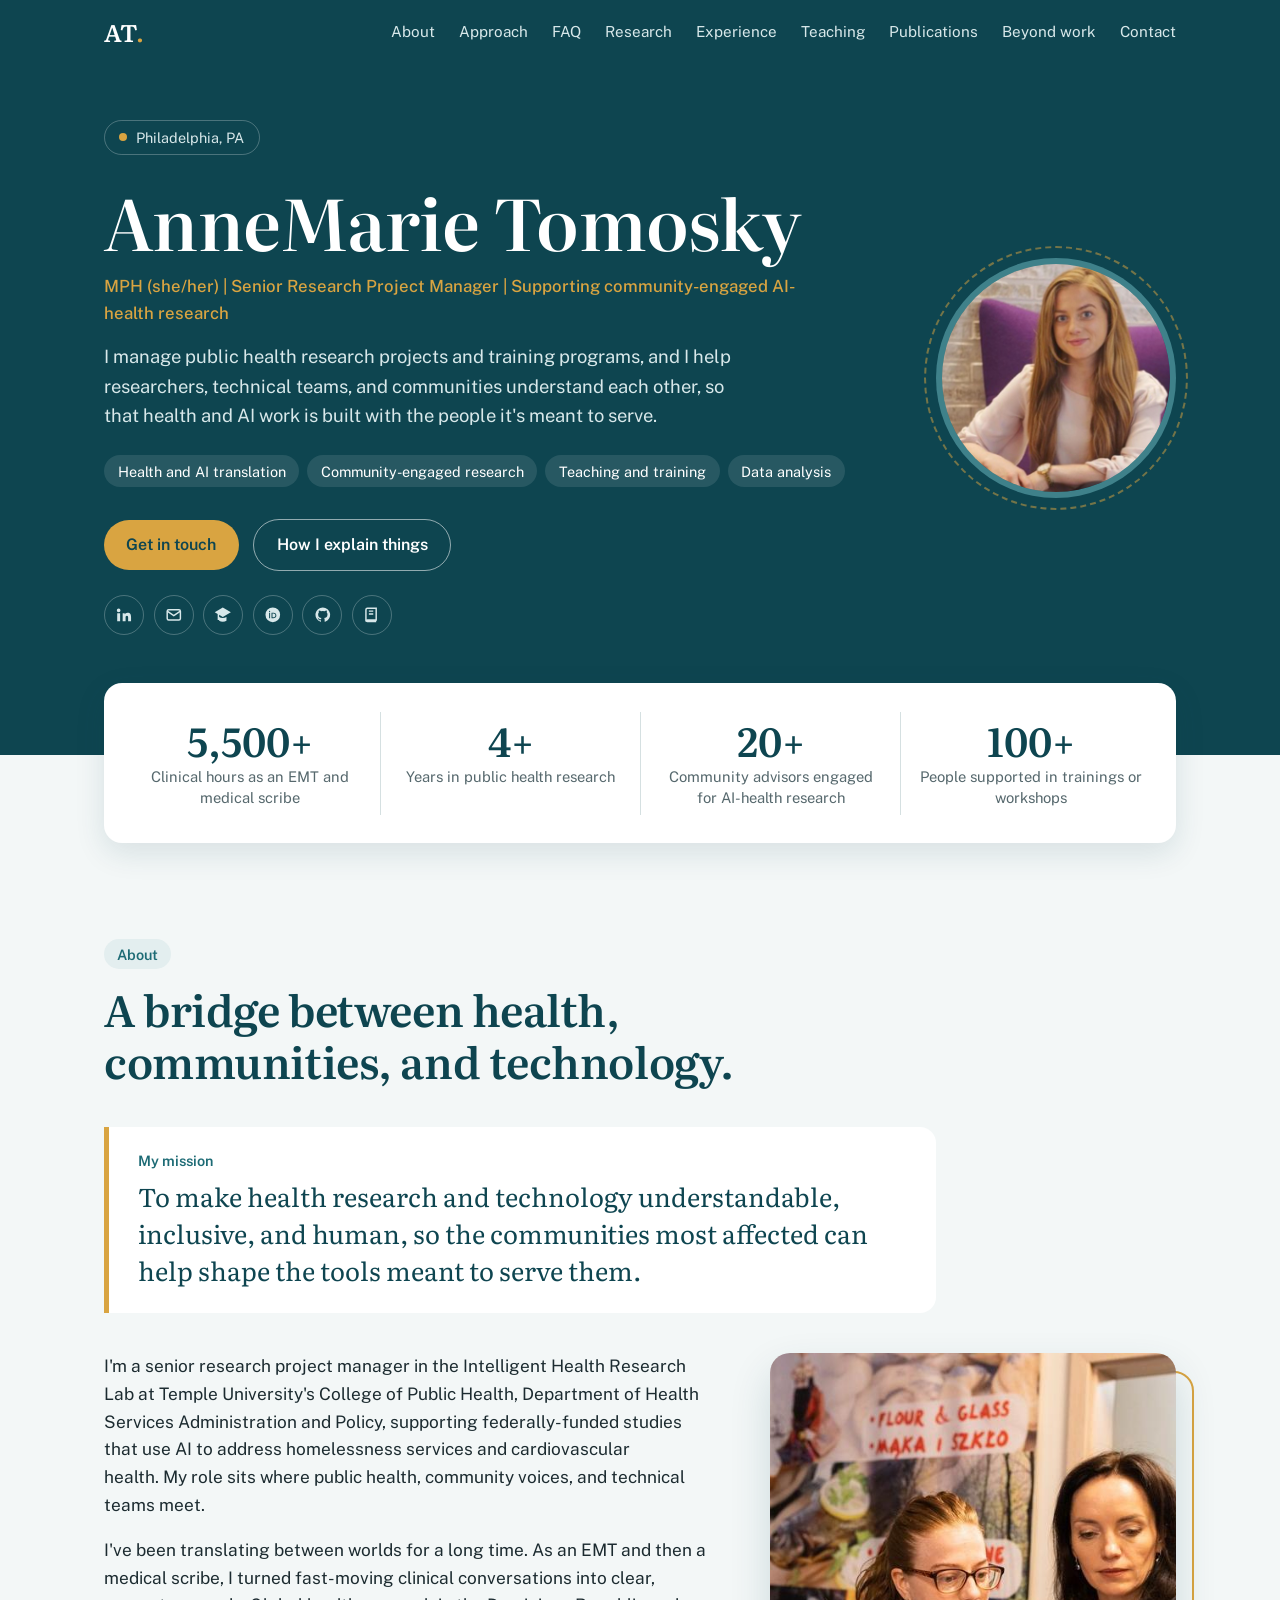
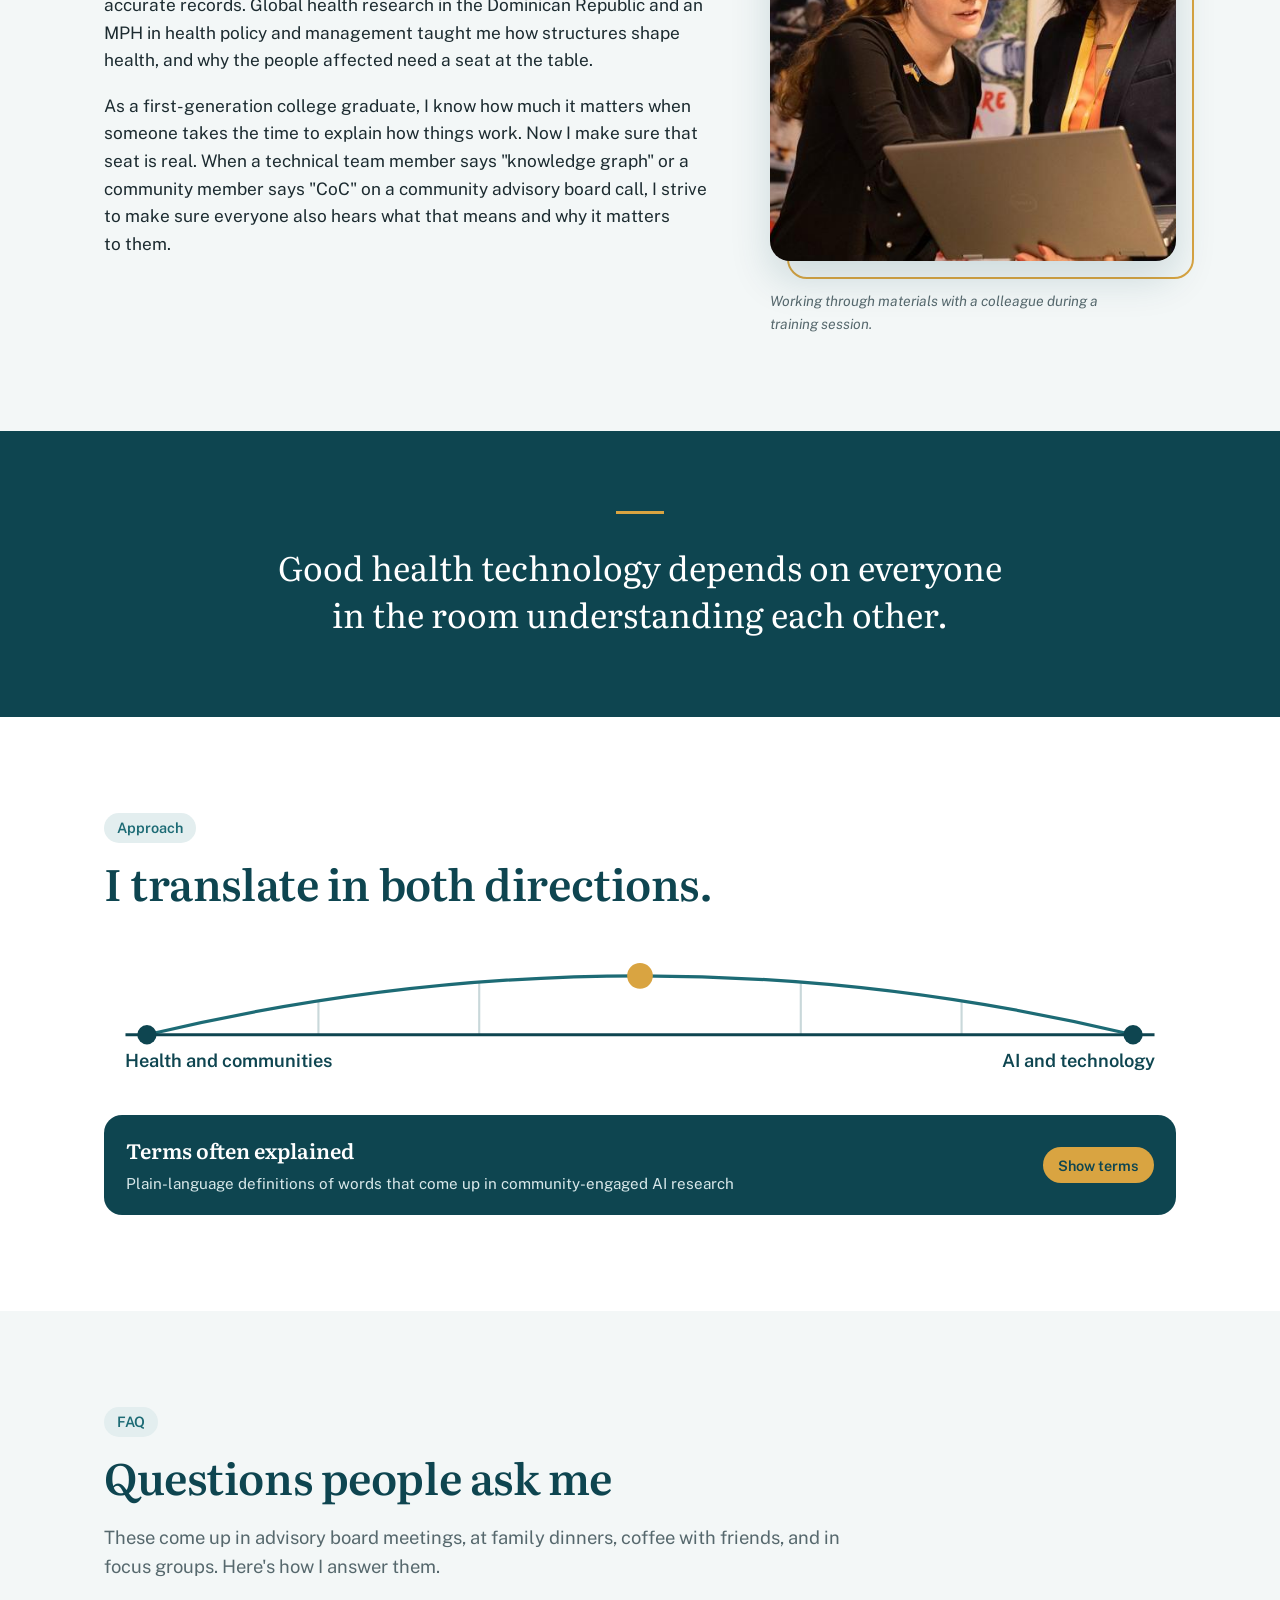
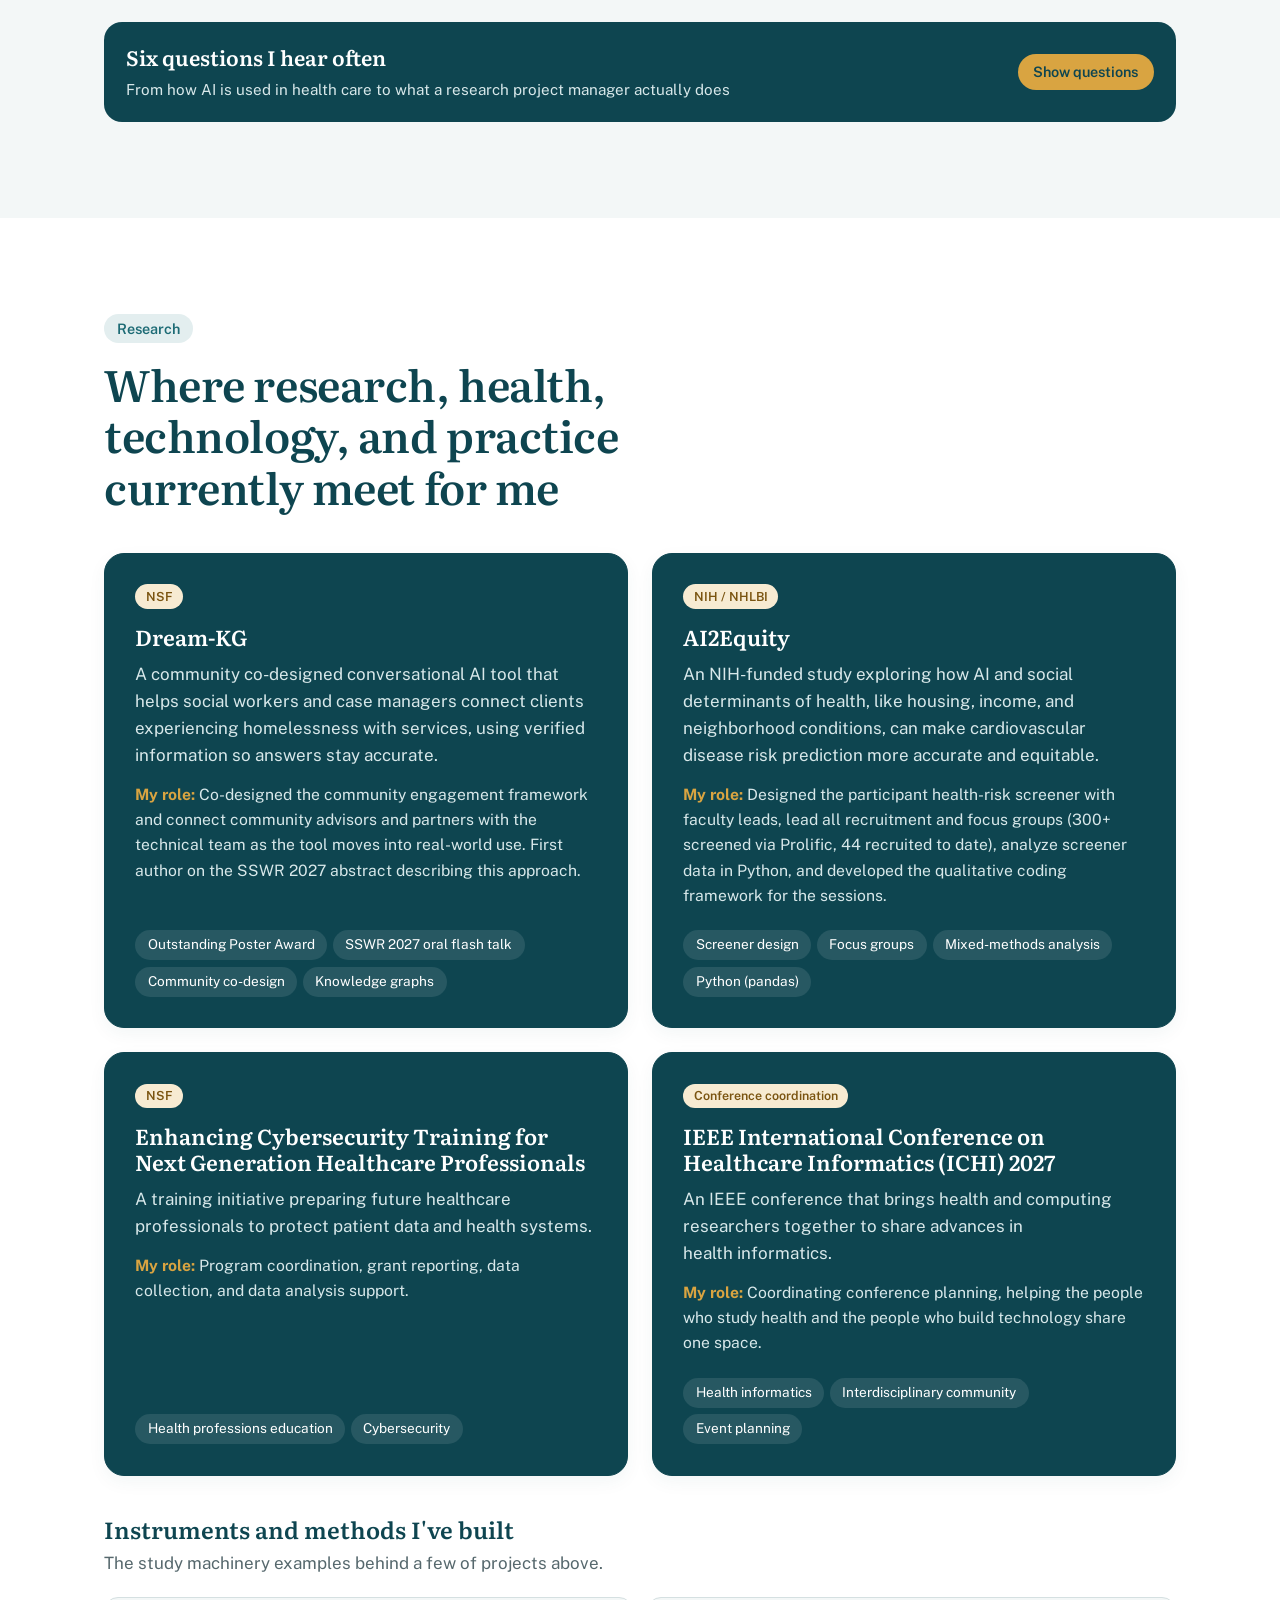
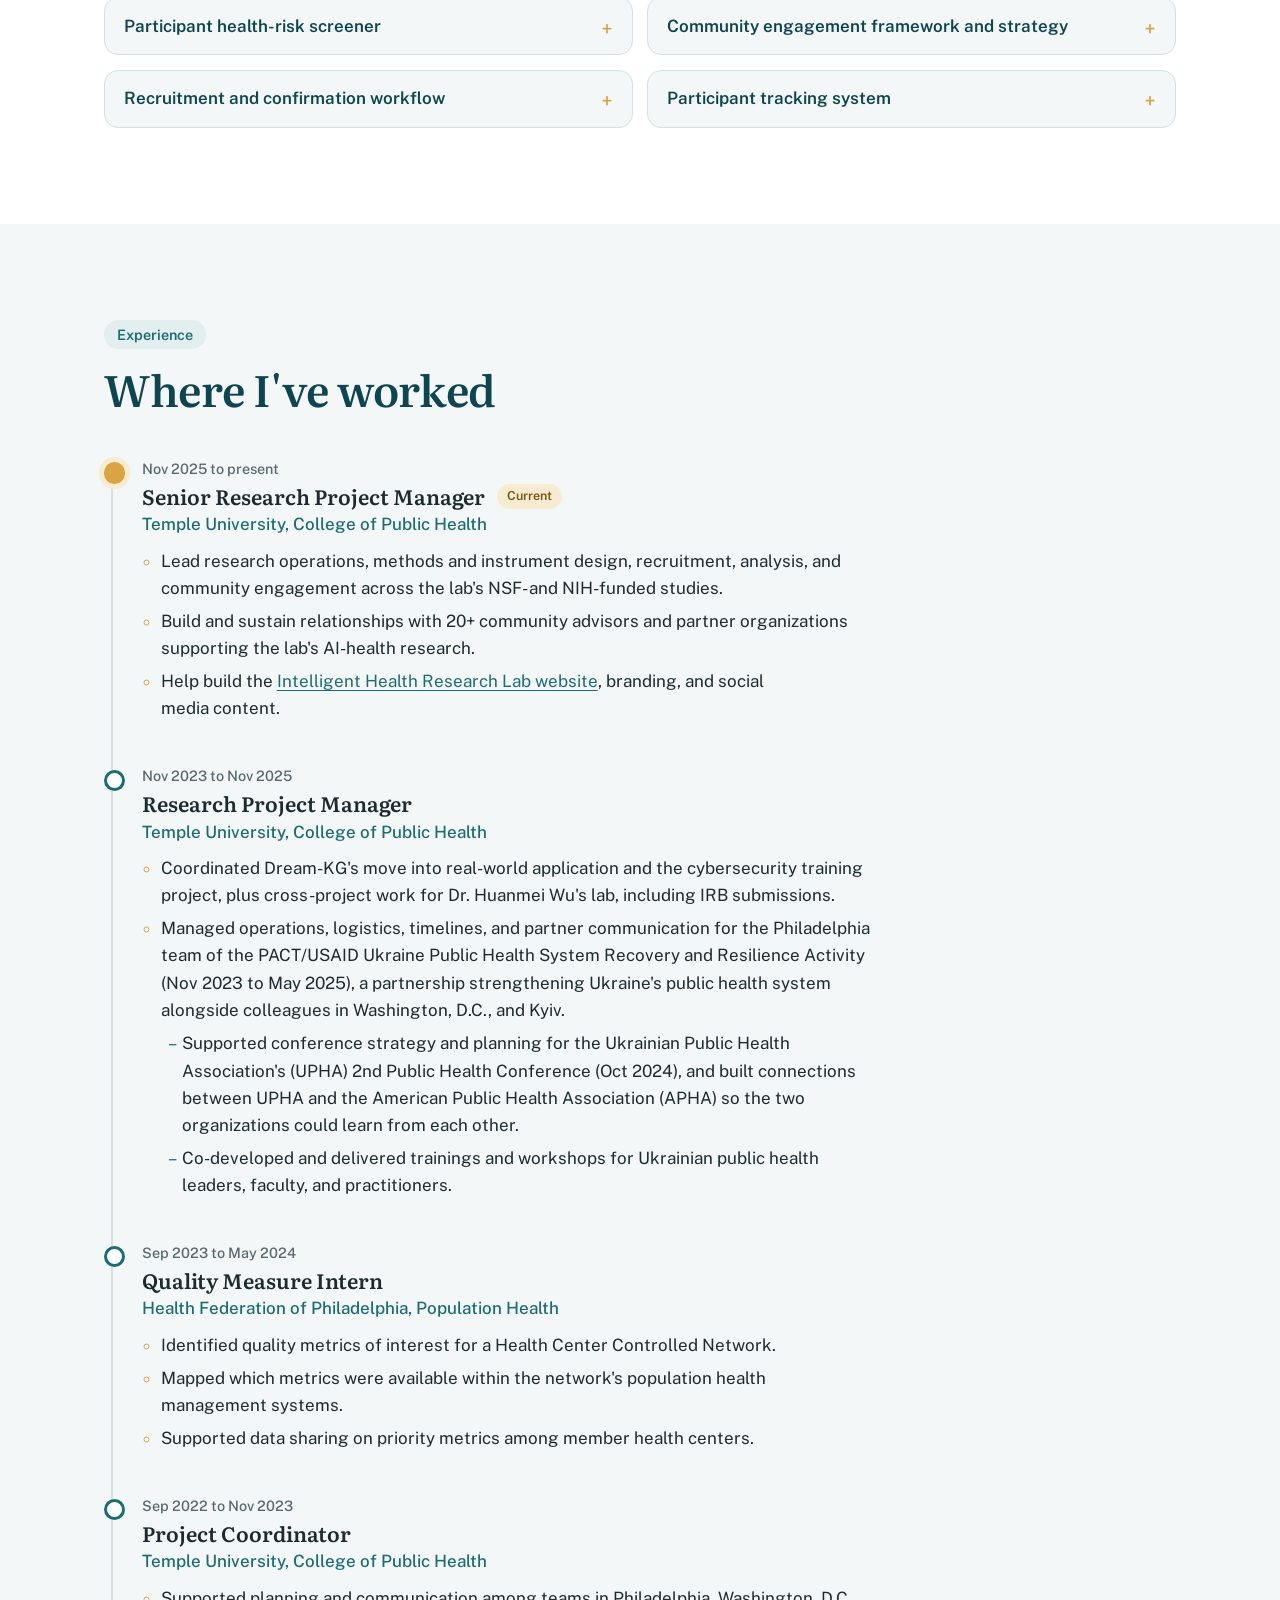
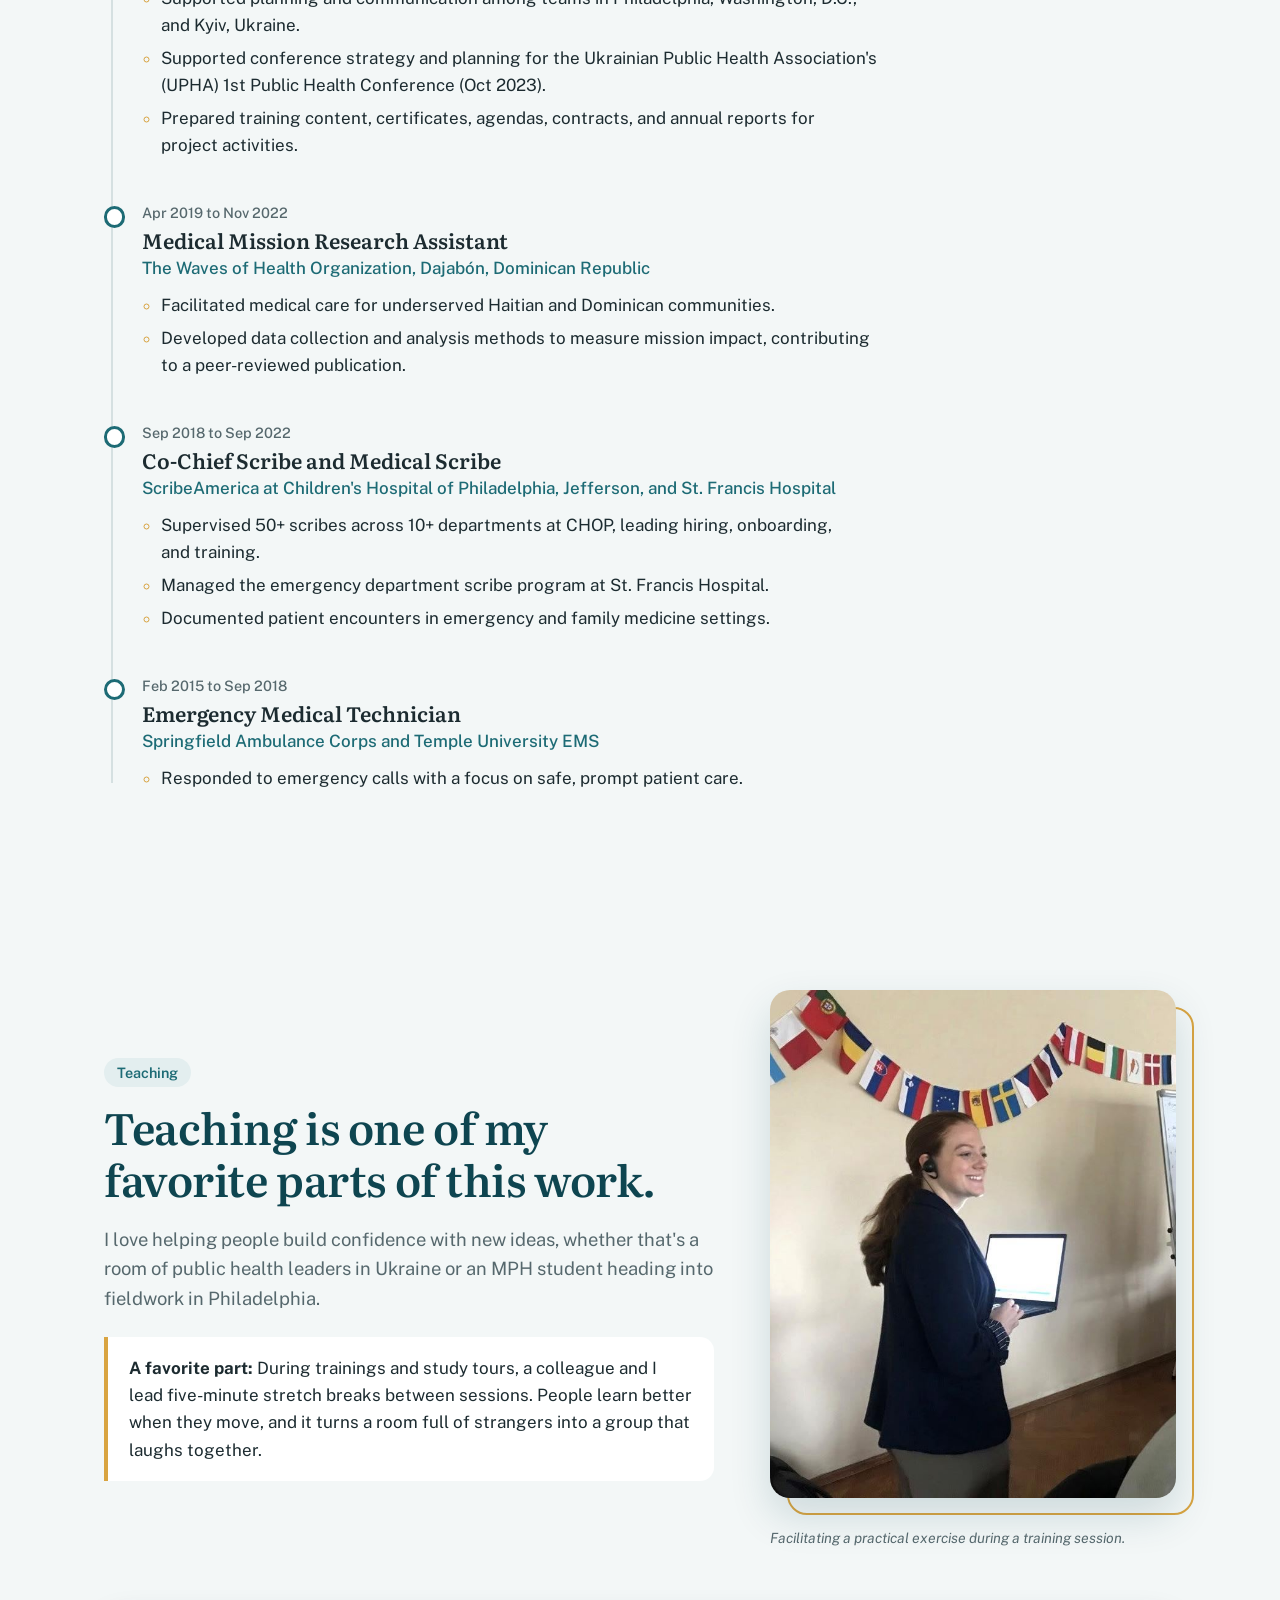
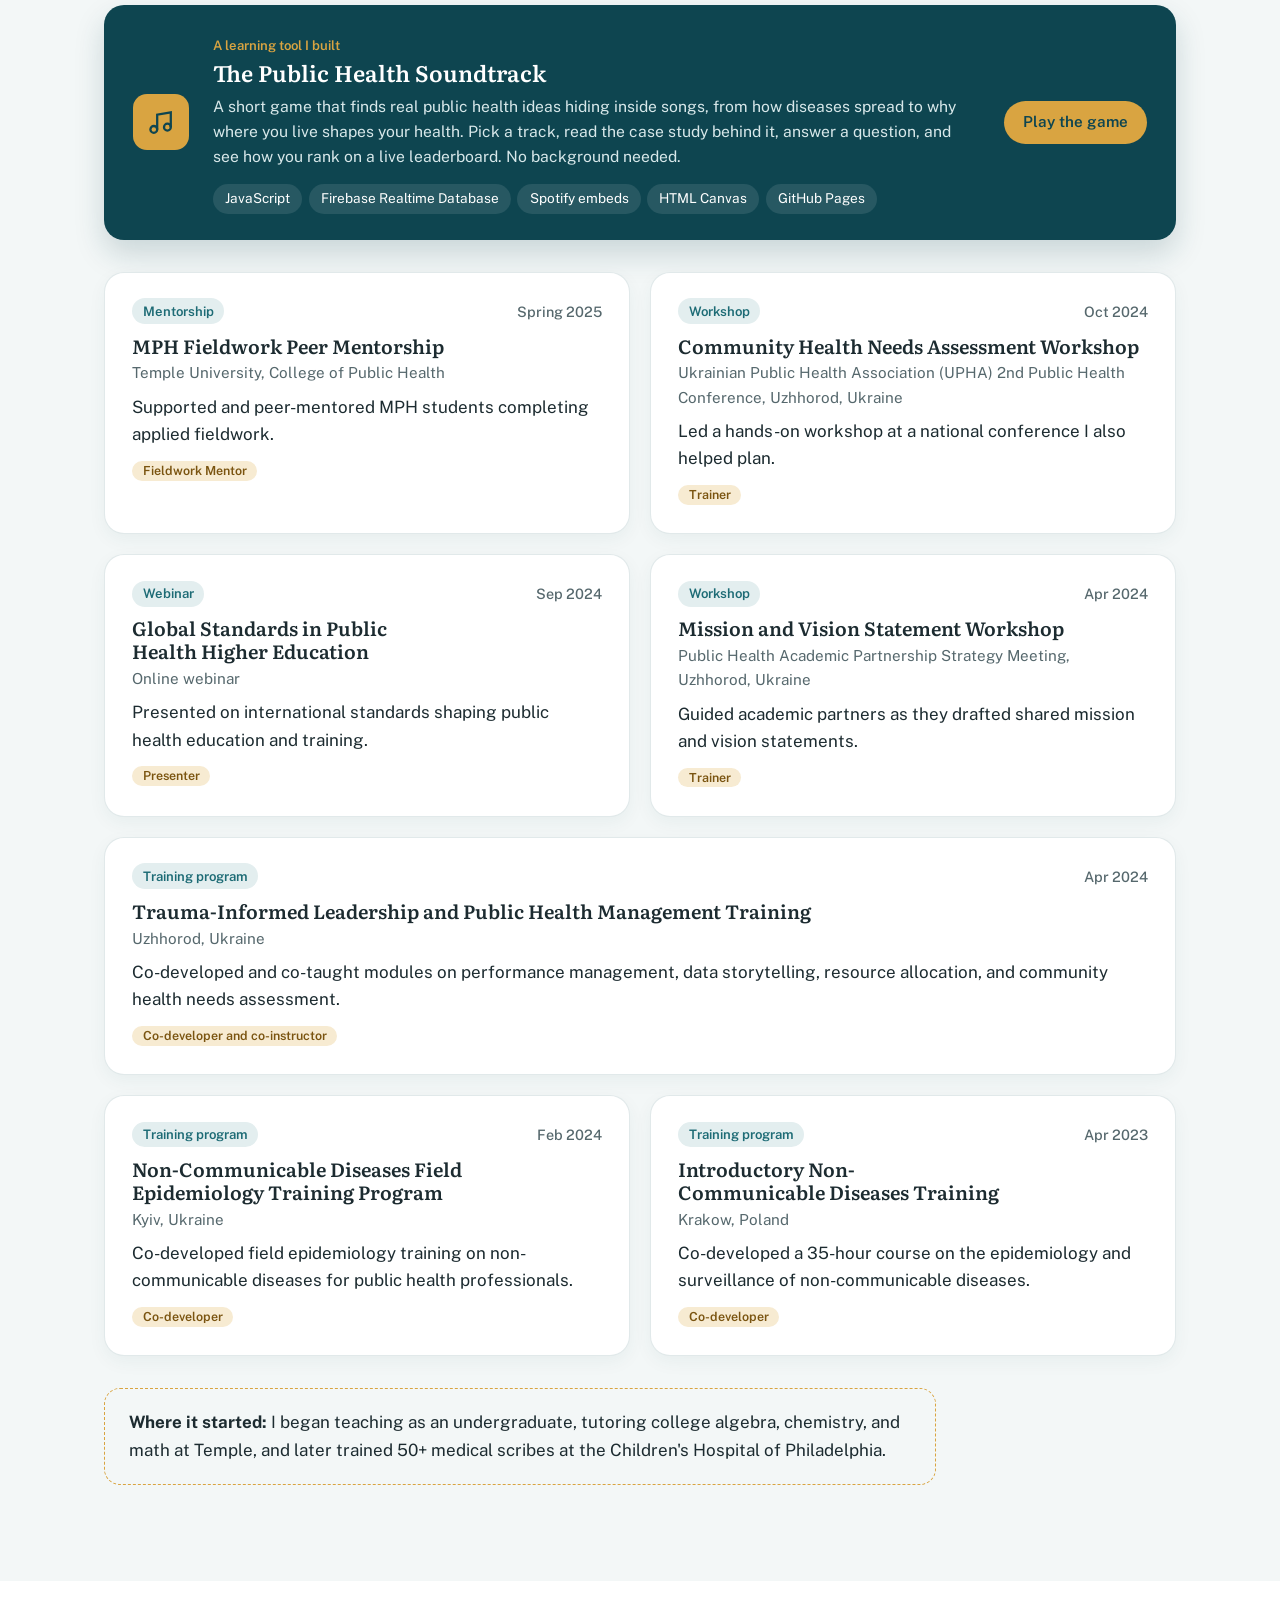
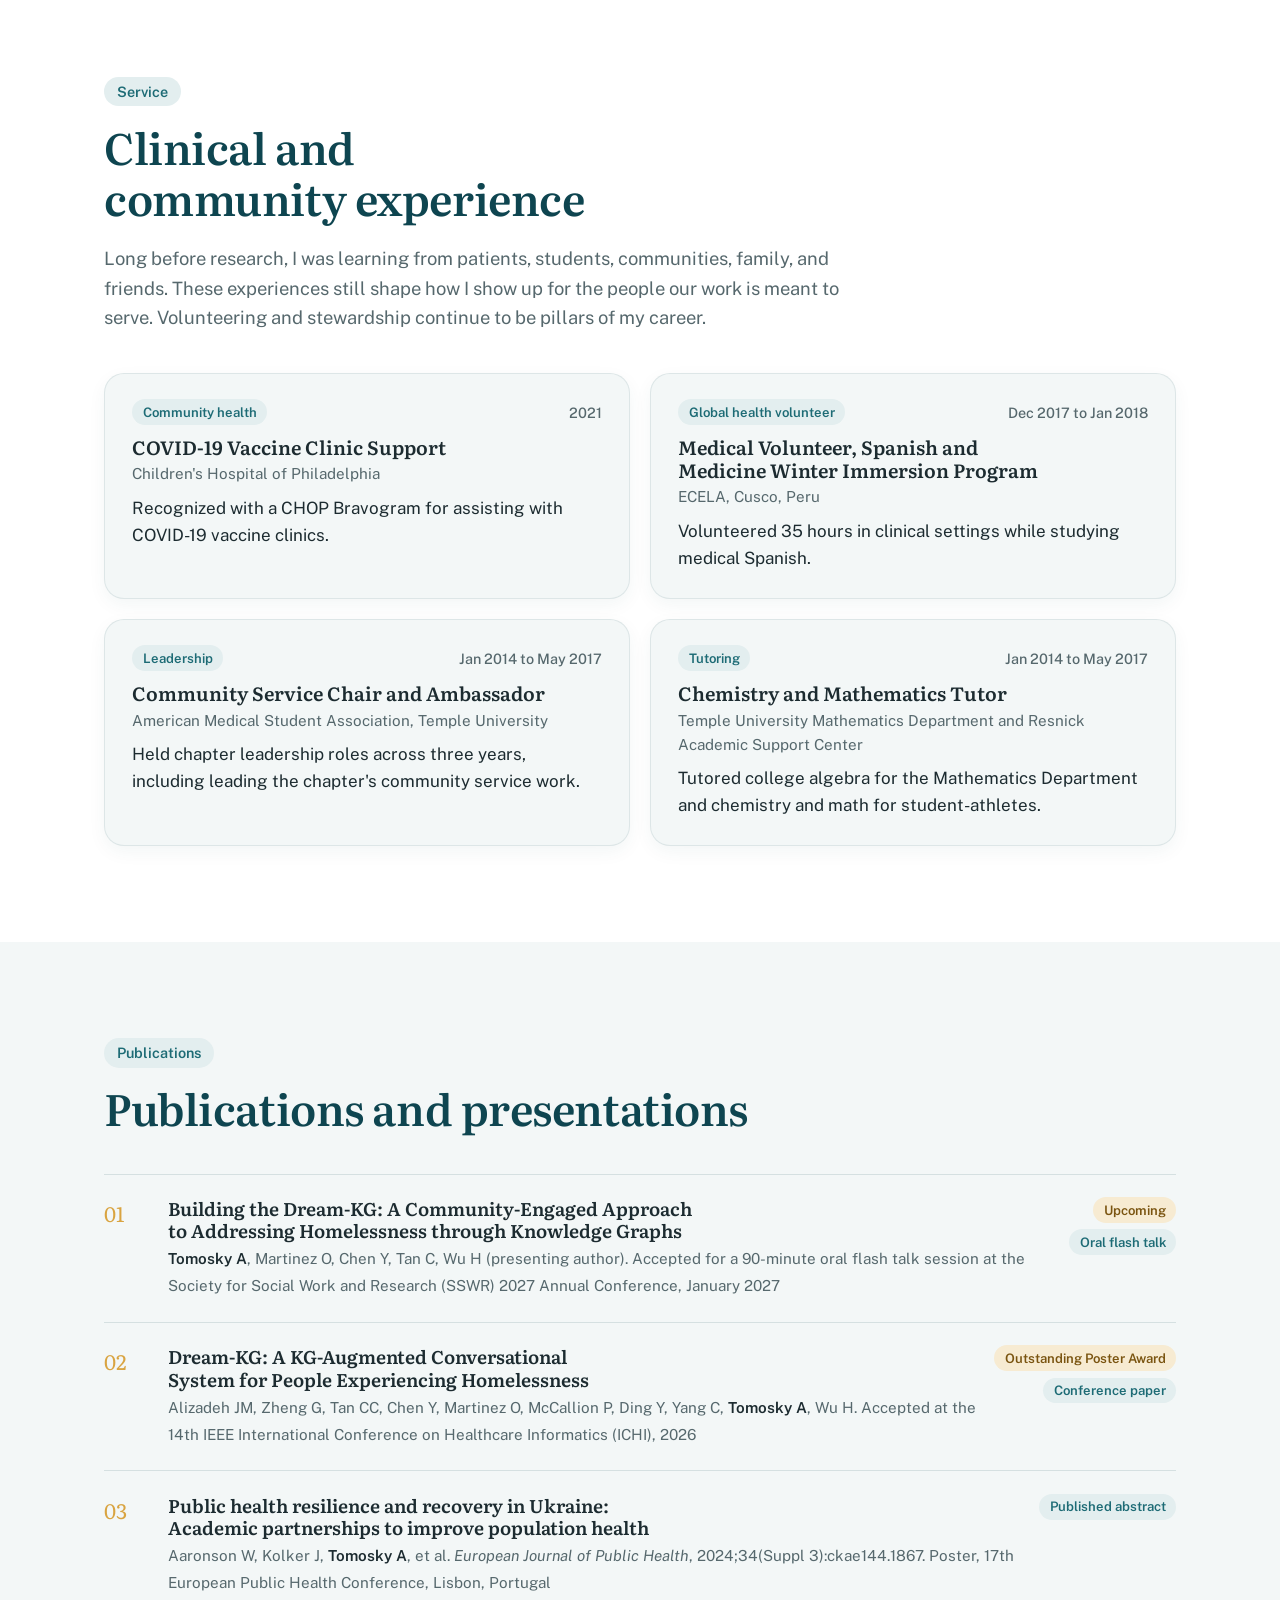
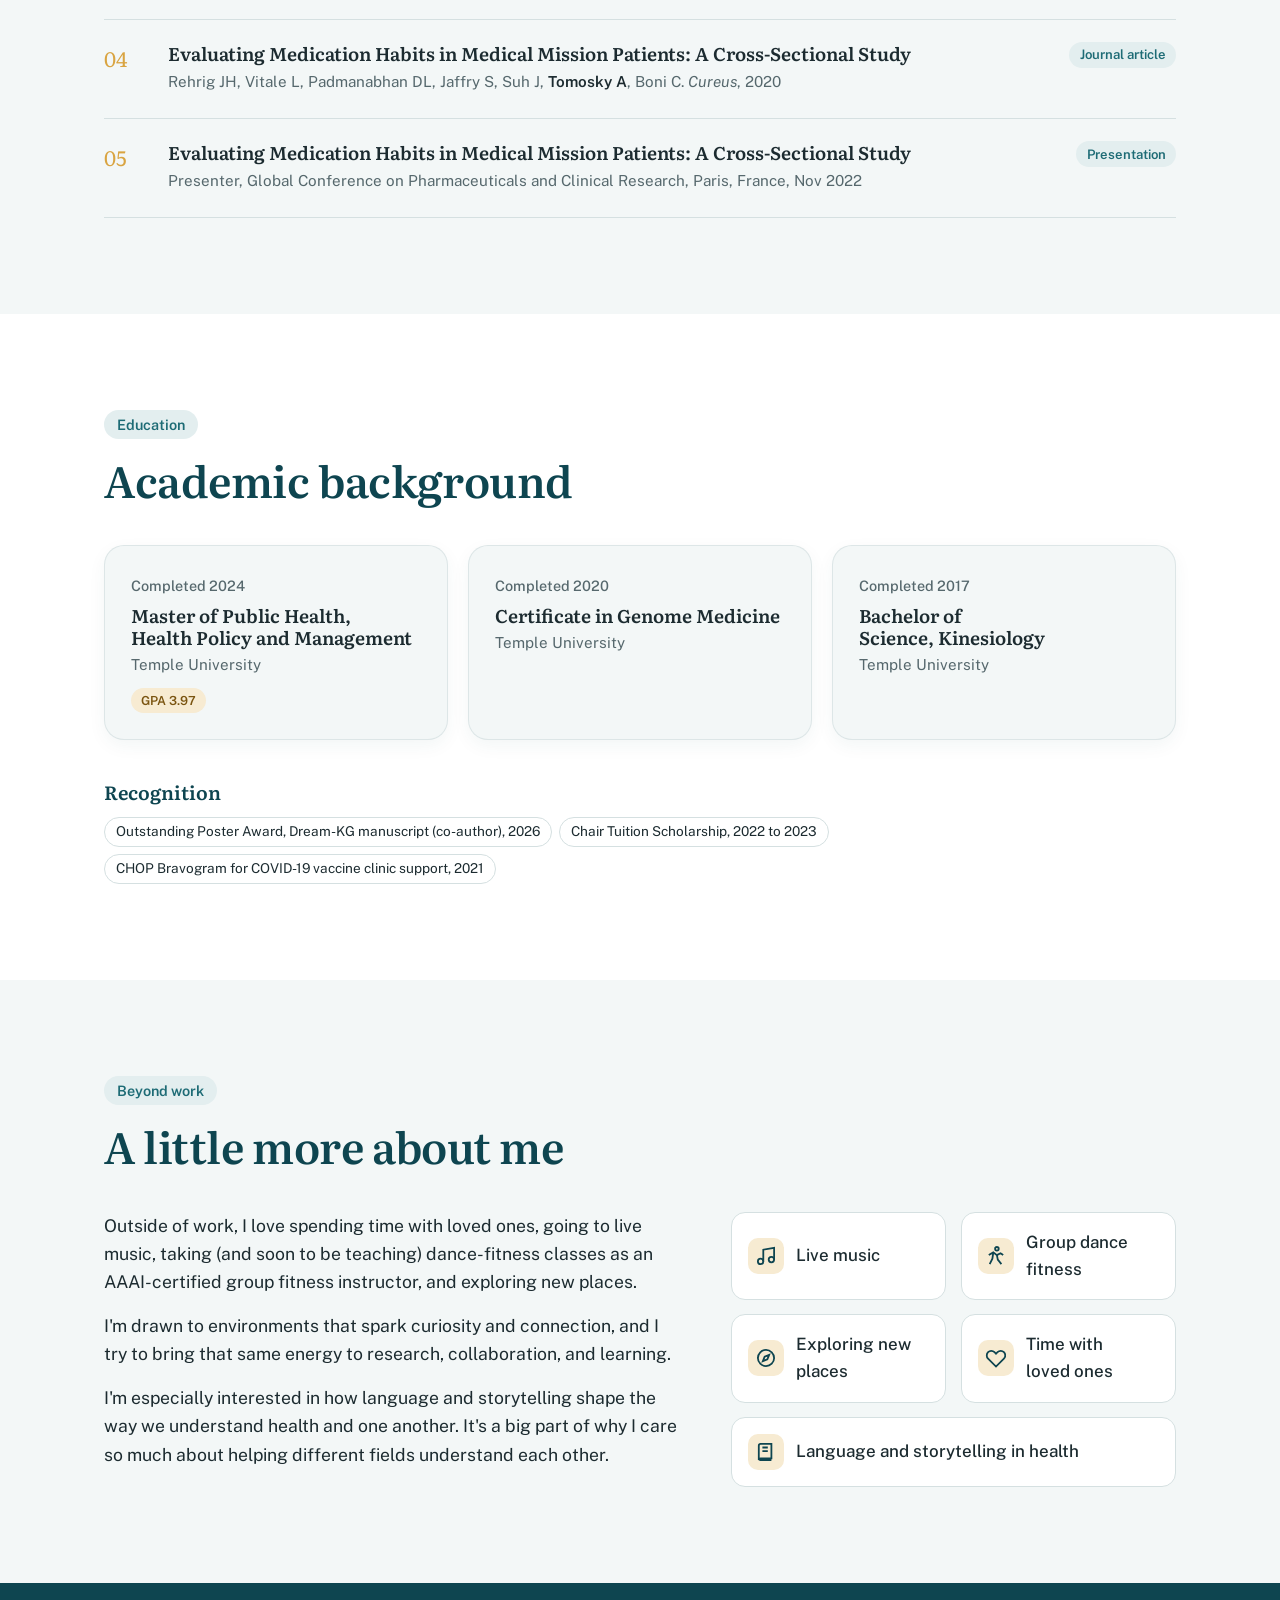
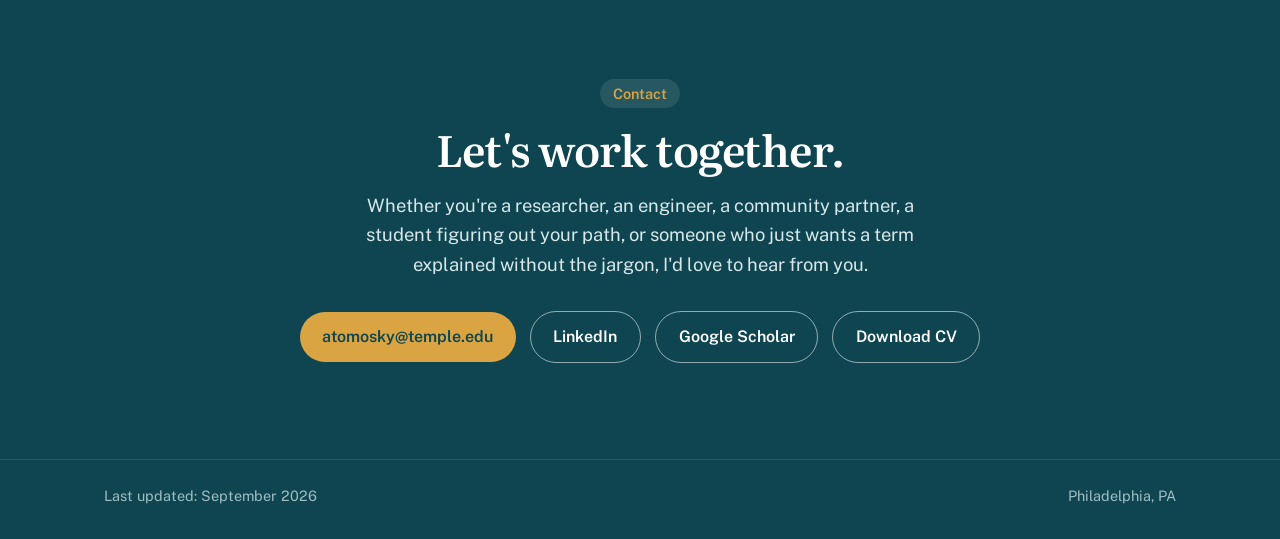
==== commit 23b505f0: "Update fmt.Println message from 'Hello' to 'Goodbye'" ====
--- a/index.html
+++ b/index.html
@@ -426,9 +426,9 @@
       <p class="mission"><small>My mission</small>To make health research and technology understandable, inclusive, and human, so the communities most affected can help shape the tools meant to serve them.</p>
       <div class="about-split">
         <div>
-          <p>I'm a senior research project manager in the Intelligent Health Research Lab at Temple University's College of Public Health, Department of Health Services Administration and Policy, supporting NSF- and NIH-funded studies that use AI to address homelessness services and cardiovascular health. My role sits where public health, community voices, and technical teams meet.</p>
+          <p>I'm a senior research project manager in the Intelligent Health Research Lab at Temple University's College of Public Health, Department of Health Services Administration and Policy, supporting federally-funded studies that use AI to address homelessness services and cardiovascular health. My role sits where public health, community voices, and technical teams meet.</p>
           <p>I've been translating between worlds for a long time. As an EMT and then a medical scribe, I turned fast-moving clinical conversations into clear, accurate records. Global health research in the Dominican Republic and an MPH in health policy and management taught me how structures shape health, and why the people affected need a seat at the table.</p>
-          <p>As a first-generation college graduate, I know how much it matters when someone takes the time to explain how things work. Now I make sure that seat is real. When a technical team says "it's in Neo4j" on a community advisory board call, I make sure everyone also hears what that means and why it matters to them.</p>
+          <p>As a first-generation college graduate, I know how much it matters when someone takes the time to explain how things work. Now I make sure that seat is real. When a technical team member says "knowledge graph" or a community member says "CoC" on a community advisory board call, I strive to make sure everyone also hears what that means and why it matters to them.</p>
         </div>
         <figure class="photo-figure">
           <div class="shot"><img src="[data-uri]" alt="AnneMarie reviewing materials on a laptop with a colleague during a training session" loading="lazy"></div>
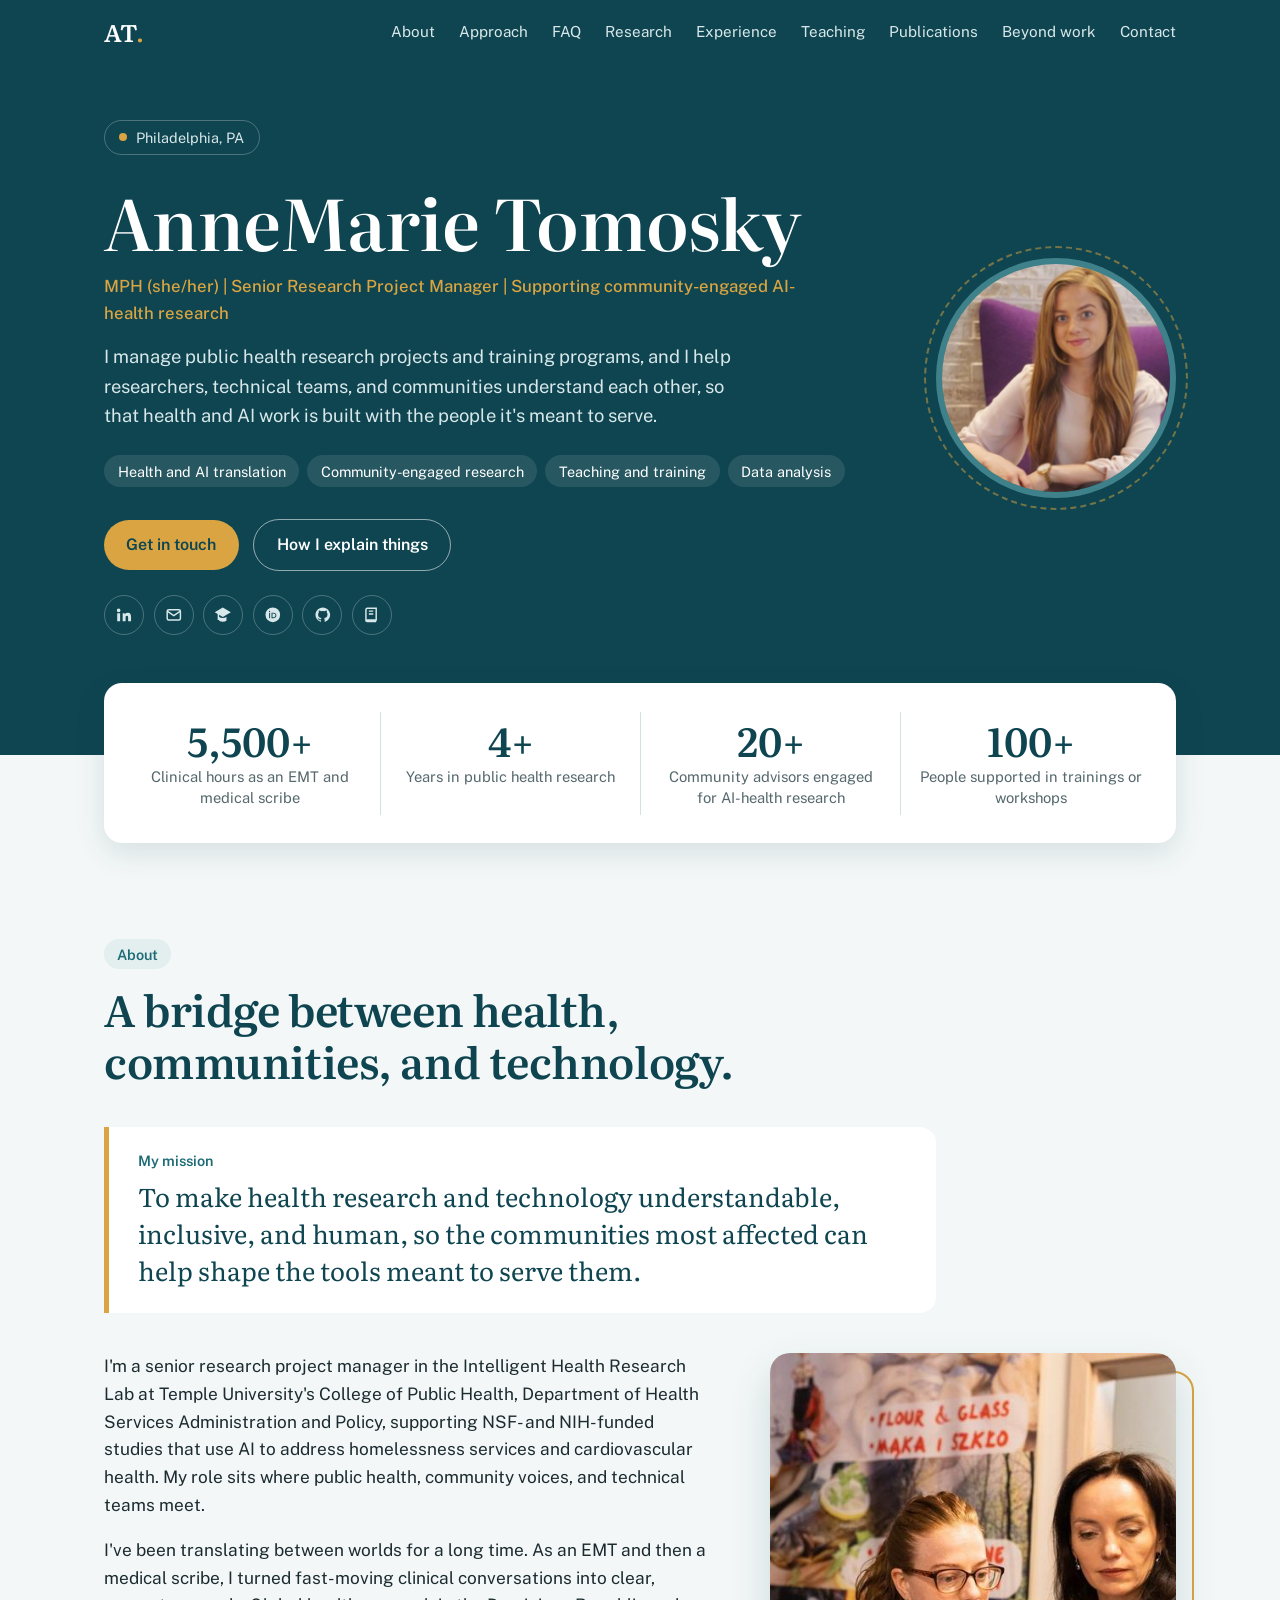
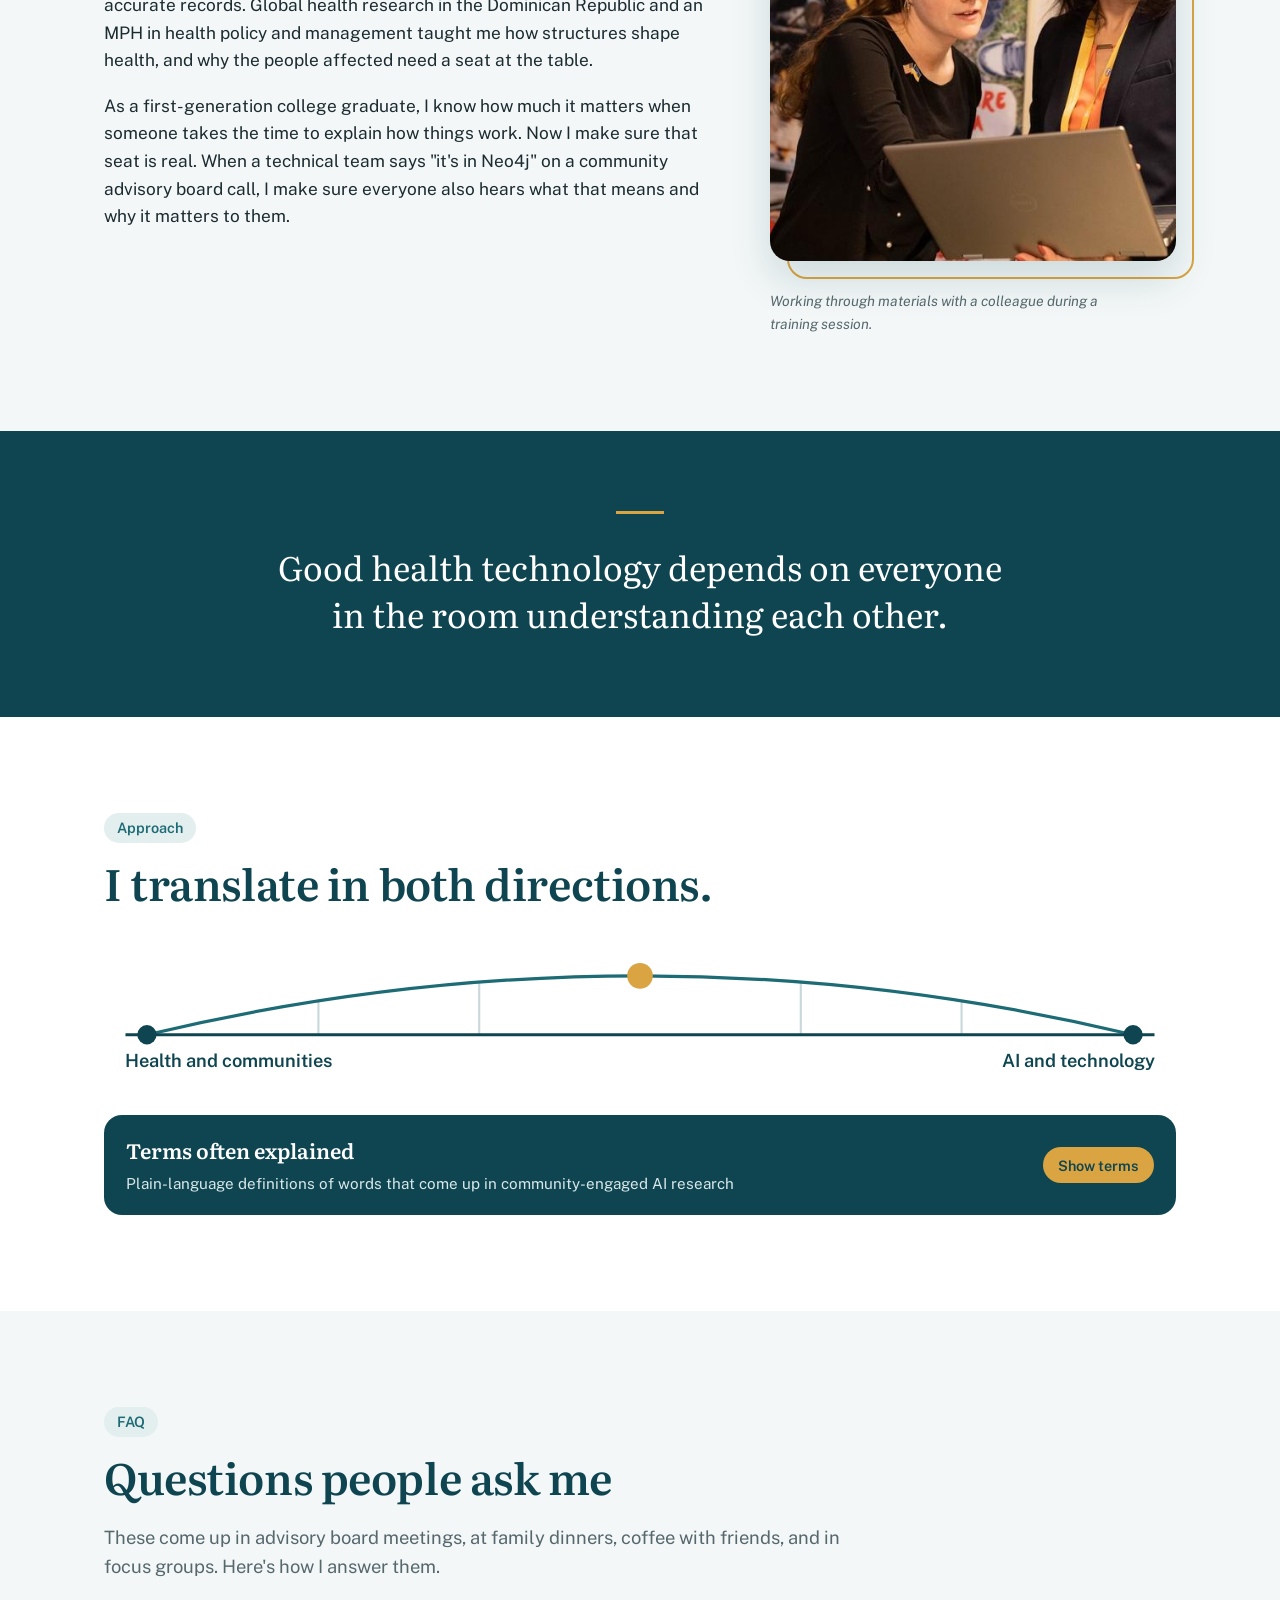
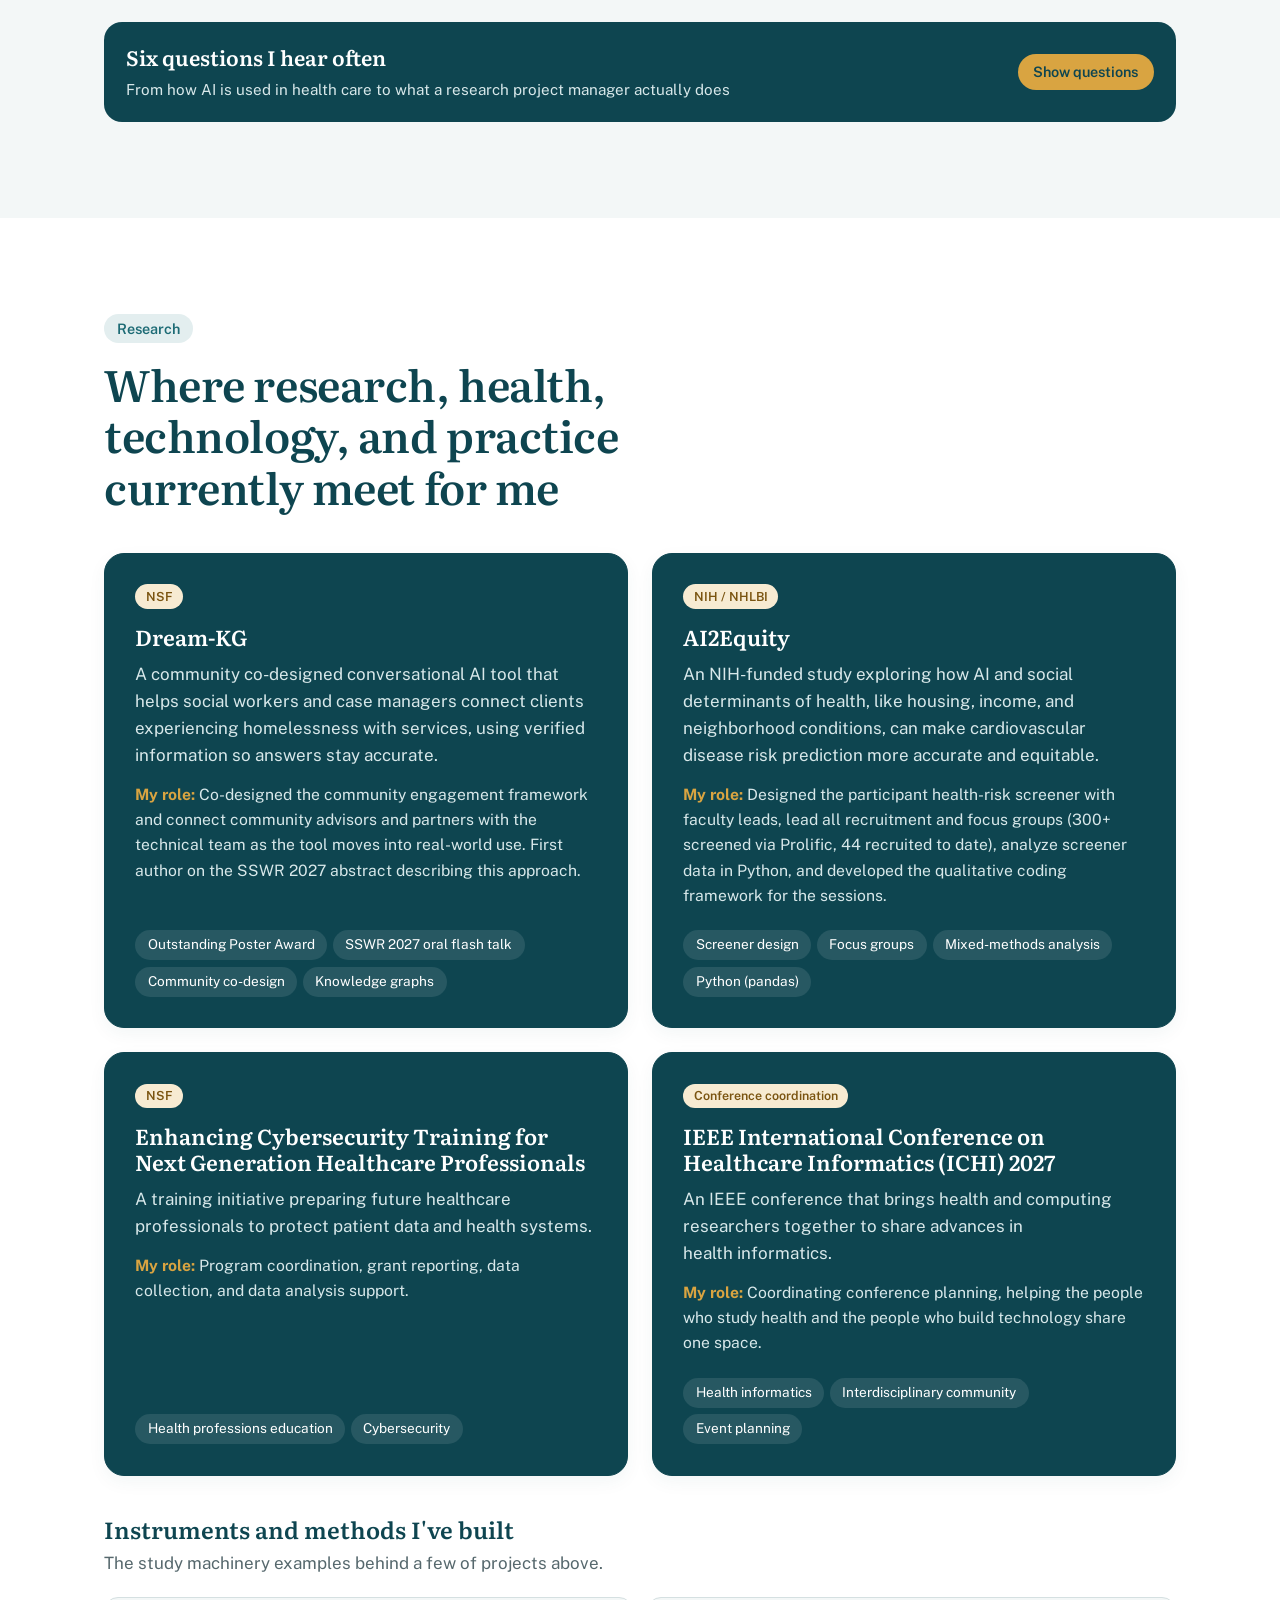
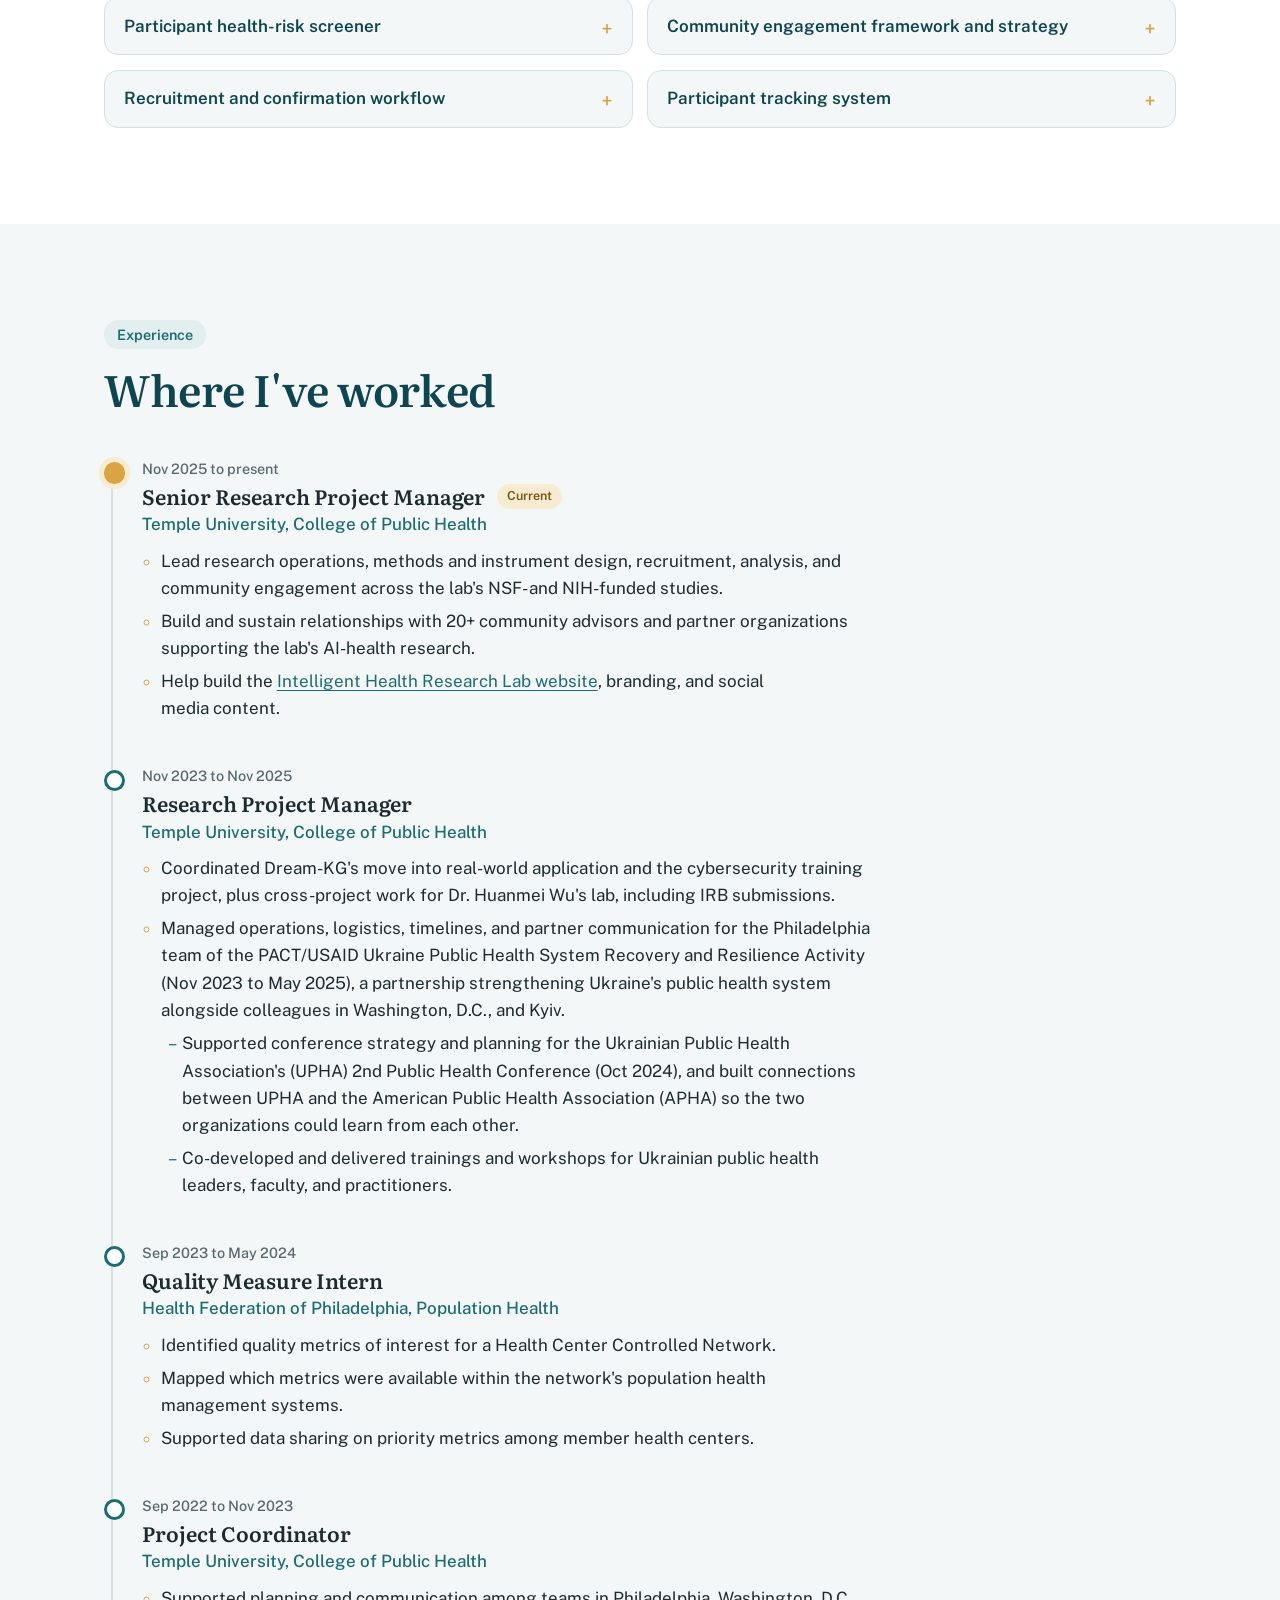
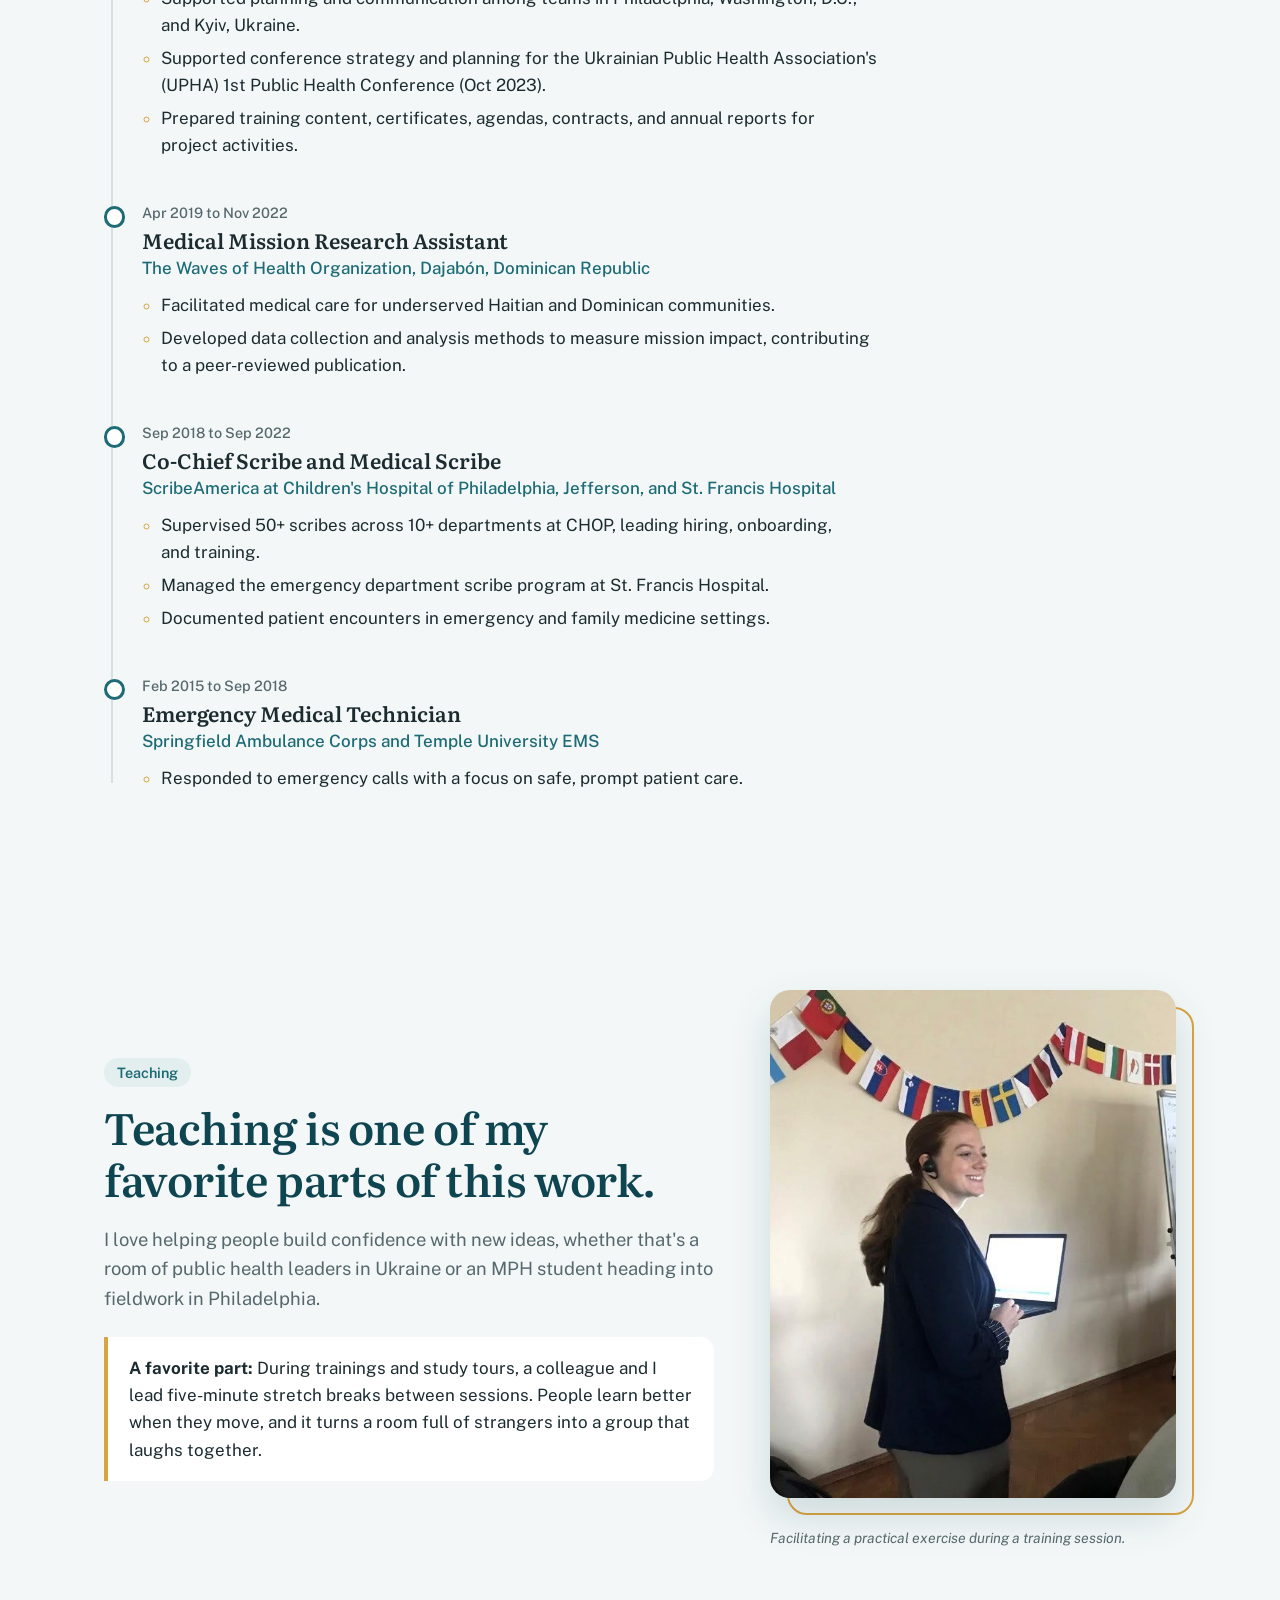
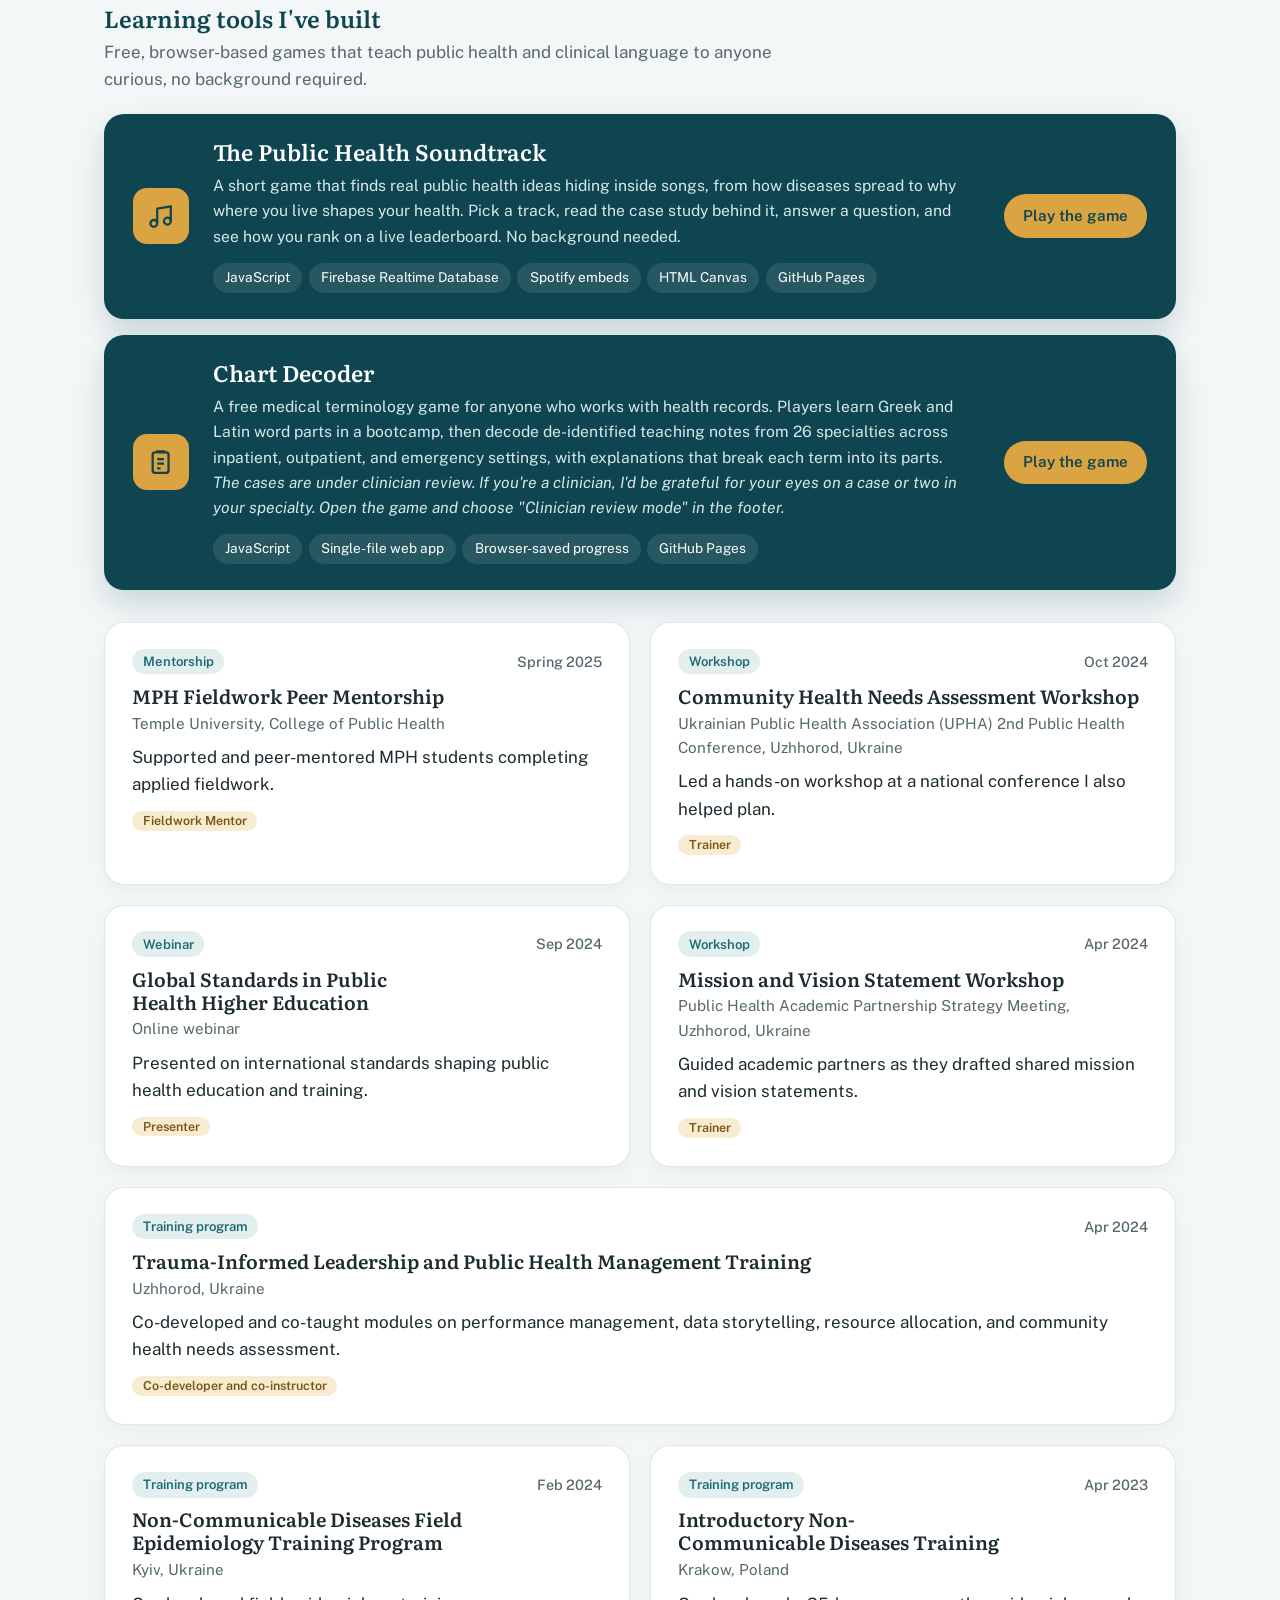
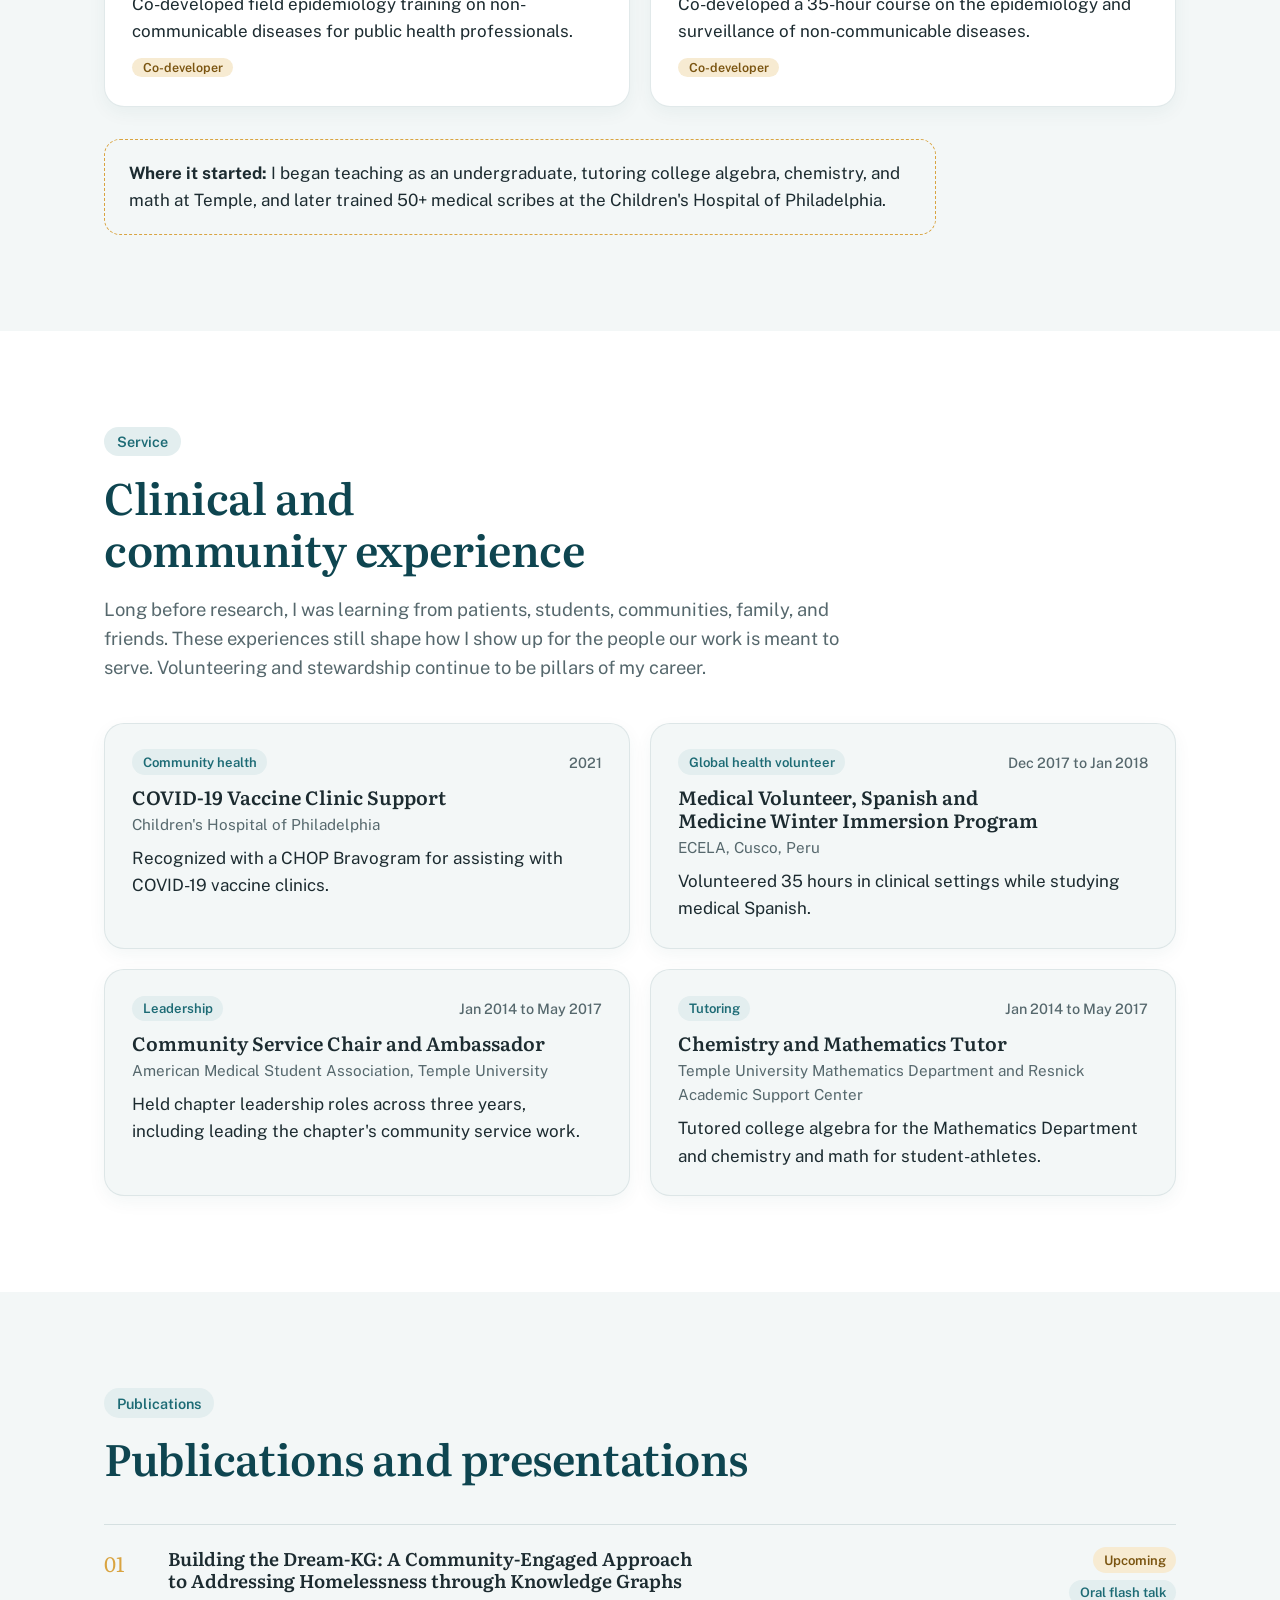
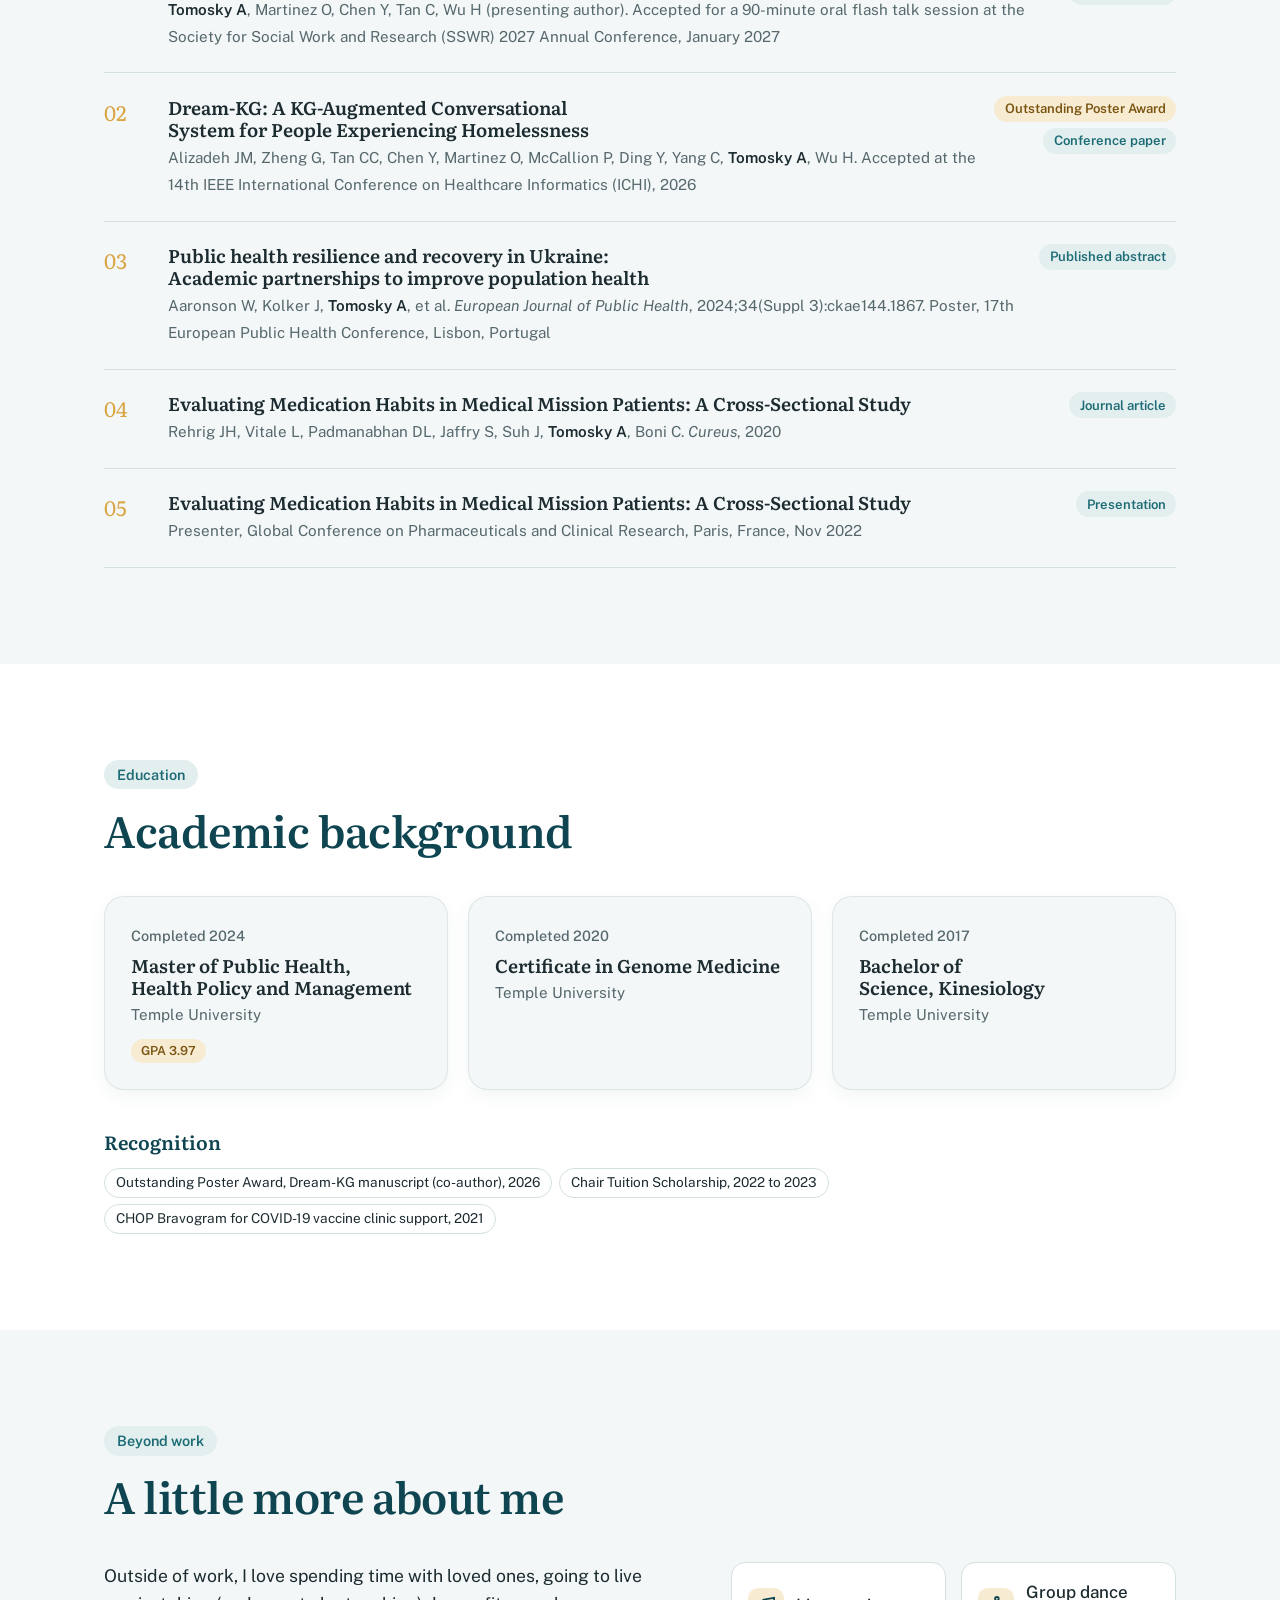
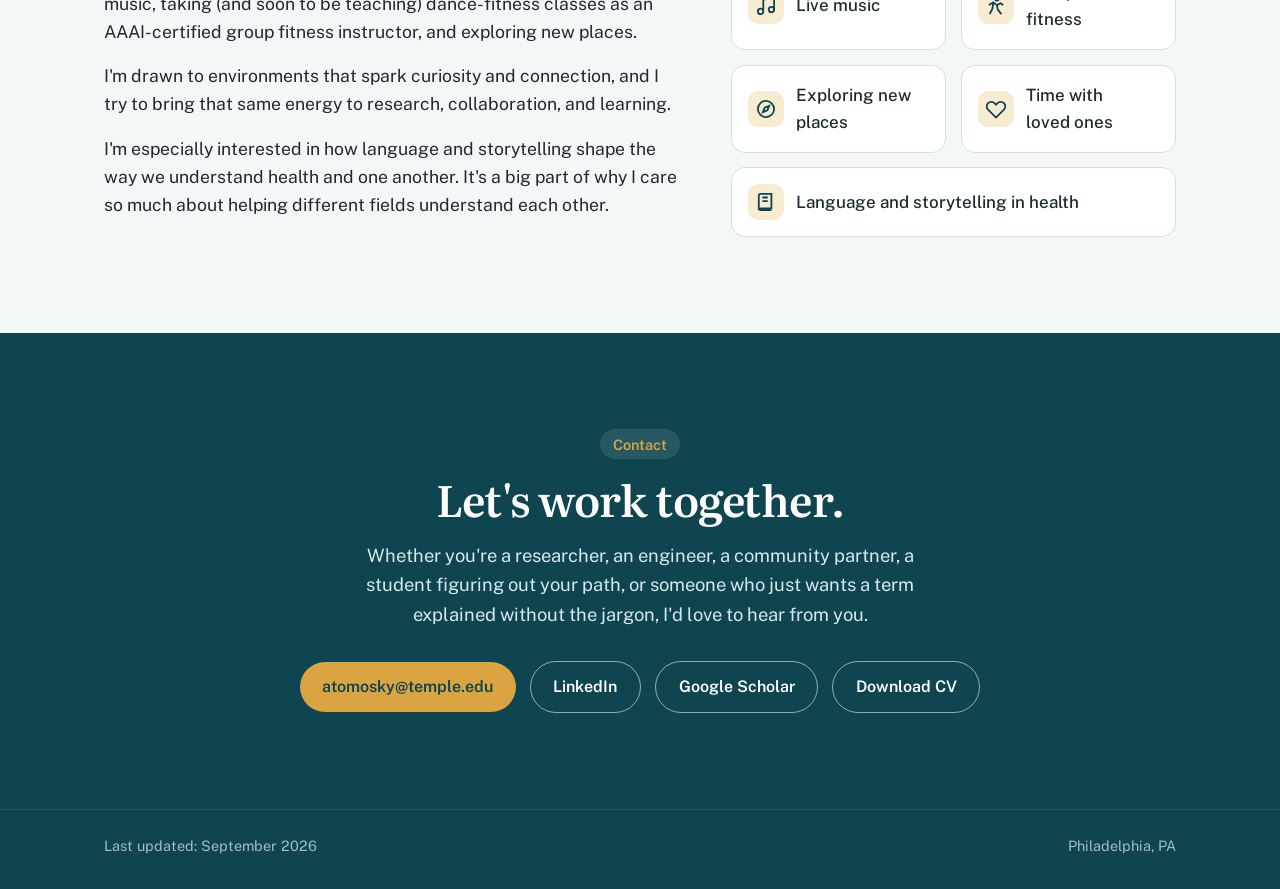
==== commit 00b440a8: "Add files via upload" ====
--- a/index.html
+++ b/index.html
@@ -176,13 +176,15 @@
   }
 
   /* Game feature */
+  .game + .game { margin-top: -1rem; }
   .game { display: grid; grid-template-columns: auto 1fr auto; gap: 1.5rem; align-items: center; margin-bottom: 2rem; padding: 1.6rem 1.8rem; background: var(--teal-deep); color: #fff; border-radius: 20px; text-decoration: none; box-shadow: 0 14px 30px rgba(14,69,80,.18); transition: transform .2s ease; }
   .game:hover { transform: translateY(-2px); }
   .game-icon { width: 3.5rem; height: 3.5rem; border-radius: 14px; background: var(--gold); color: var(--teal-deep); display: grid; place-items: center; }
   .game-icon svg { width: 1.7rem; height: 1.7rem; }
   .game-kicker { font-size: .82rem; font-weight: 600; color: var(--gold); }
-  .game h3 { font-size: 1.4rem; color: #fff; margin: .15rem 0 .45rem; }
+  .game h3 { font-size: 1.4rem; color: #fff; margin: 0 0 .45rem; }
   .game p { margin: 0; color: #D8E8EA; font-size: .98rem; }
+  .game-note { margin: .6rem 0 0; font-style: italic; font-size: .92rem; color: #BBD3D6; }
   .game .chips { margin-top: .9rem; }
   .game .chips li { background: rgba(255,255,255,.1); border-color: transparent; color: #fff; }
   .game-cta { white-space: nowrap; font-weight: 600; font-size: .95rem; color: var(--teal-deep); background: var(--gold); border-radius: 999px; padding: .6rem 1.2rem; }
@@ -426,9 +428,9 @@
       <p class="mission"><small>My mission</small>To make health research and technology understandable, inclusive, and human, so the communities most affected can help shape the tools meant to serve them.</p>
       <div class="about-split">
         <div>
-          <p>I'm a senior research project manager in the Intelligent Health Research Lab at Temple University's College of Public Health, Department of Health Services Administration and Policy, supporting federally-funded studies that use AI to address homelessness services and cardiovascular health. My role sits where public health, community voices, and technical teams meet.</p>
+          <p>I'm a senior research project manager in the Intelligent Health Research Lab at Temple University's College of Public Health, Department of Health Services Administration and Policy, supporting NSF- and NIH-funded studies that use AI to address homelessness services and cardiovascular health. My role sits where public health, community voices, and technical teams meet.</p>
           <p>I've been translating between worlds for a long time. As an EMT and then a medical scribe, I turned fast-moving clinical conversations into clear, accurate records. Global health research in the Dominican Republic and an MPH in health policy and management taught me how structures shape health, and why the people affected need a seat at the table.</p>
-          <p>As a first-generation college graduate, I know how much it matters when someone takes the time to explain how things work. Now I make sure that seat is real. When a technical team member says "knowledge graph" or a community member says "CoC" on a community advisory board call, I strive to make sure everyone also hears what that means and why it matters to them.</p>
+          <p>As a first-generation college graduate, I know how much it matters when someone takes the time to explain how things work. Now I make sure that seat is real. When a technical team says "it's in Neo4j" on a community advisory board call, I make sure everyone also hears what that means and why it matters to them.</p>
         </div>
         <figure class="photo-figure">
           <div class="shot"><img src="[data-uri]" alt="AnneMarie reviewing materials on a laptop with a colleague during a training session" loading="lazy"></div>
@@ -723,16 +725,30 @@
           <figcaption>Facilitating a practical exercise during a training session.</figcaption>
         </figure>
       </div>
+      <div class="gloss-head">
+        <h3>Learning tools I've built</h3>
+        <p>Free, browser-based games that teach public health and clinical language to anyone curious, no background required.</p>
+      </div>
       <a class="game" href="https://atomosky.github.io/publichealthsoundtrack/" target="_blank" rel="noopener">
         <div class="game-icon" aria-hidden="true"><svg viewBox="0 0 24 24" fill="none" stroke="currentColor" stroke-width="2"><path d="M9 18V5l12-2v13"/><circle cx="6" cy="18" r="3"/><circle cx="18" cy="16" r="3"/></svg></div>
         <div class="game-text">
-          <span class="game-kicker">A learning tool I built</span>
           <h3>The Public Health Soundtrack</h3>
           <p>A short game that finds real public health ideas hiding inside songs, from how diseases spread to why where you live shapes your health. Pick a track, read the case study behind it, answer a question, and see how you rank on a live leaderboard. No background needed.</p>
           <ul class="chips"><li>JavaScript</li><li>Firebase Realtime Database</li><li>Spotify embeds</li><li>HTML Canvas</li><li>GitHub Pages</li></ul>
         </div>
         <span class="game-cta">Play the game</span>
       </a>
+      <a class="game" href="https://atomosky.github.io/chartdecoder/" target="_blank" rel="noopener">
+        <div class="game-icon" aria-hidden="true"><svg viewBox="0 0 24 24" fill="none" stroke="currentColor" stroke-width="2"><rect x="5" y="3" width="14" height="18" rx="2"/><path d="M9 3V2h6v1M9 9h6M9 13h6M9 17h3"/></svg></div>
+        <div class="game-text">
+          <h3>Chart Decoder</h3>
+          <p>A free medical terminology game for anyone who works with health records. Players learn Greek and Latin word parts in a bootcamp, then decode de-identified teaching notes from 26 specialties across inpatient, outpatient, and emergency settings, with explanations that break each term into its parts.</p>
+          <p class="game-note">The cases are under clinician review. If you're a clinician, I'd be grateful for your eyes on a case or two in your specialty. Open the game and choose "Clinician review mode" in the footer.</p>
+          <ul class="chips"><li>JavaScript</li><li>Single-file web app</li><li>Browser-saved progress</li><li>GitHub Pages</li></ul>
+        </div>
+        <span class="game-cta">Play the game</span>
+      </a>
+
 
       <div class="teach-grid">
         <article class="teach">
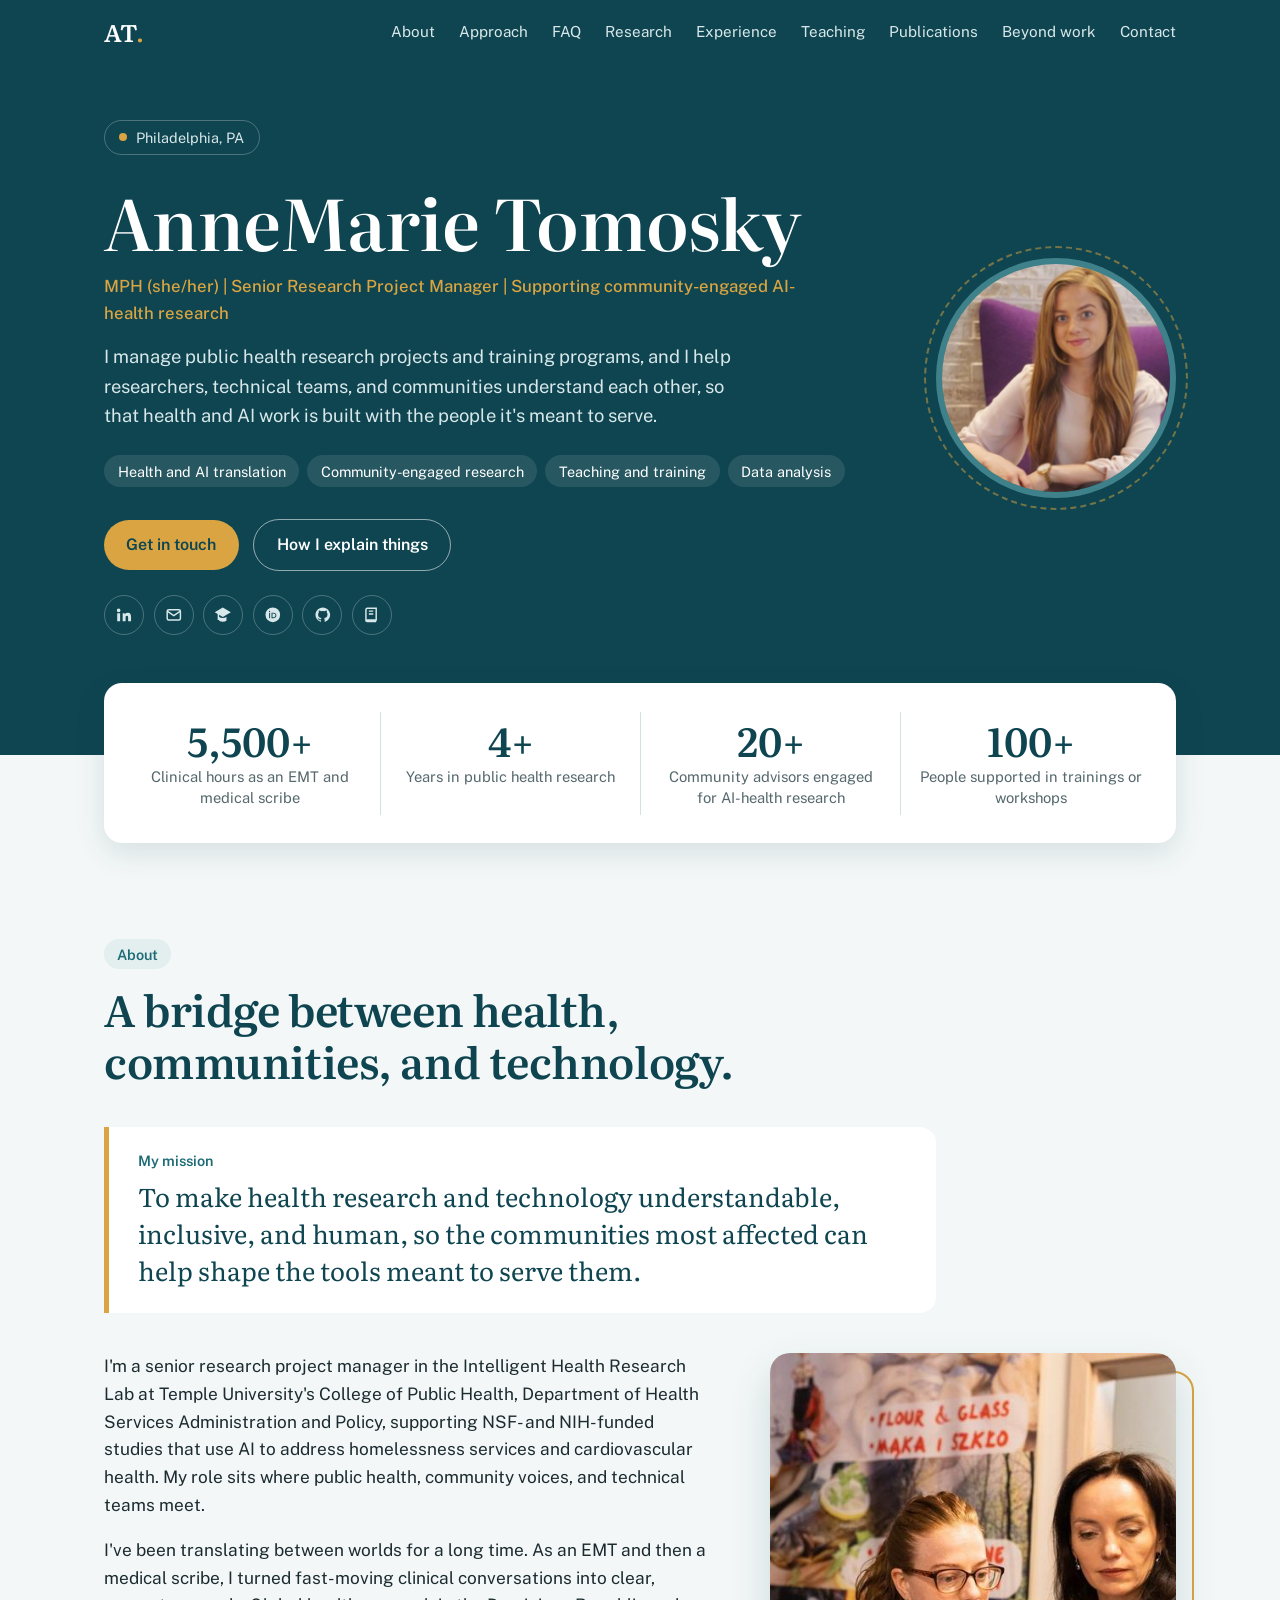
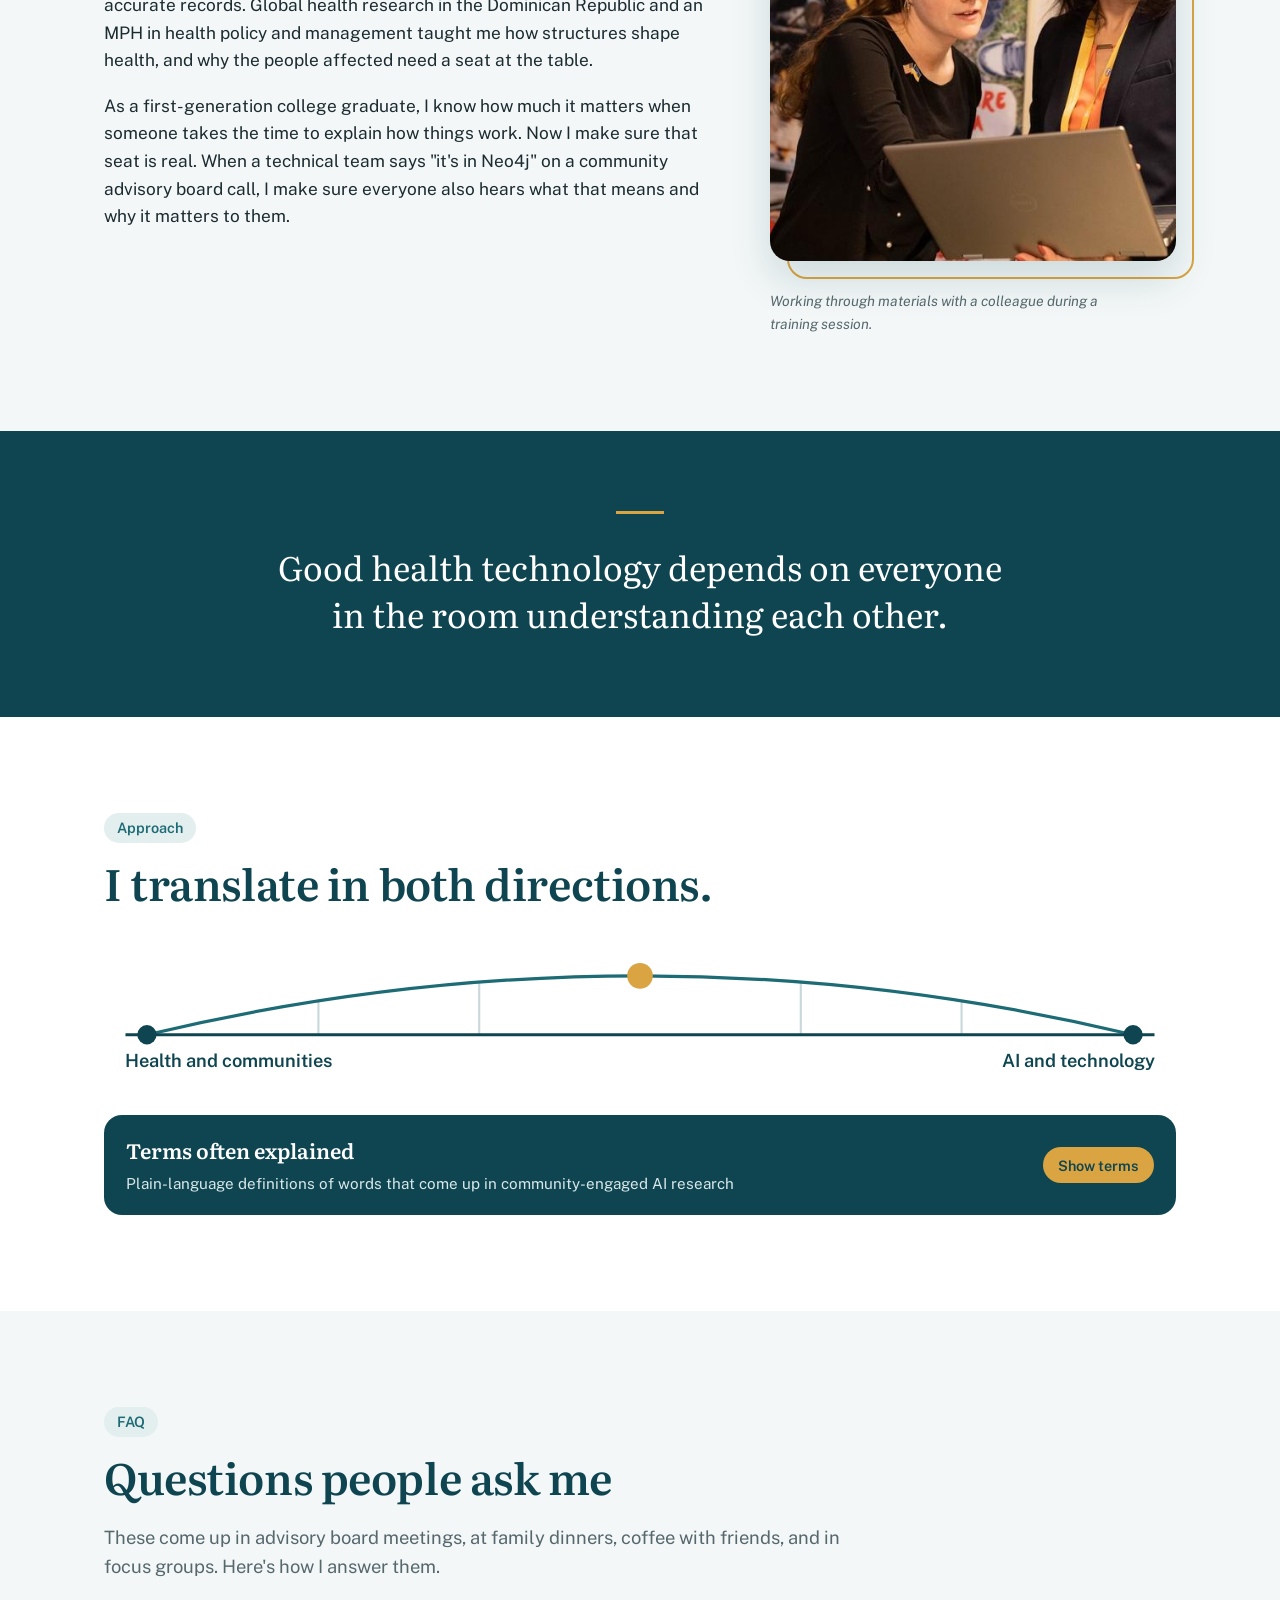
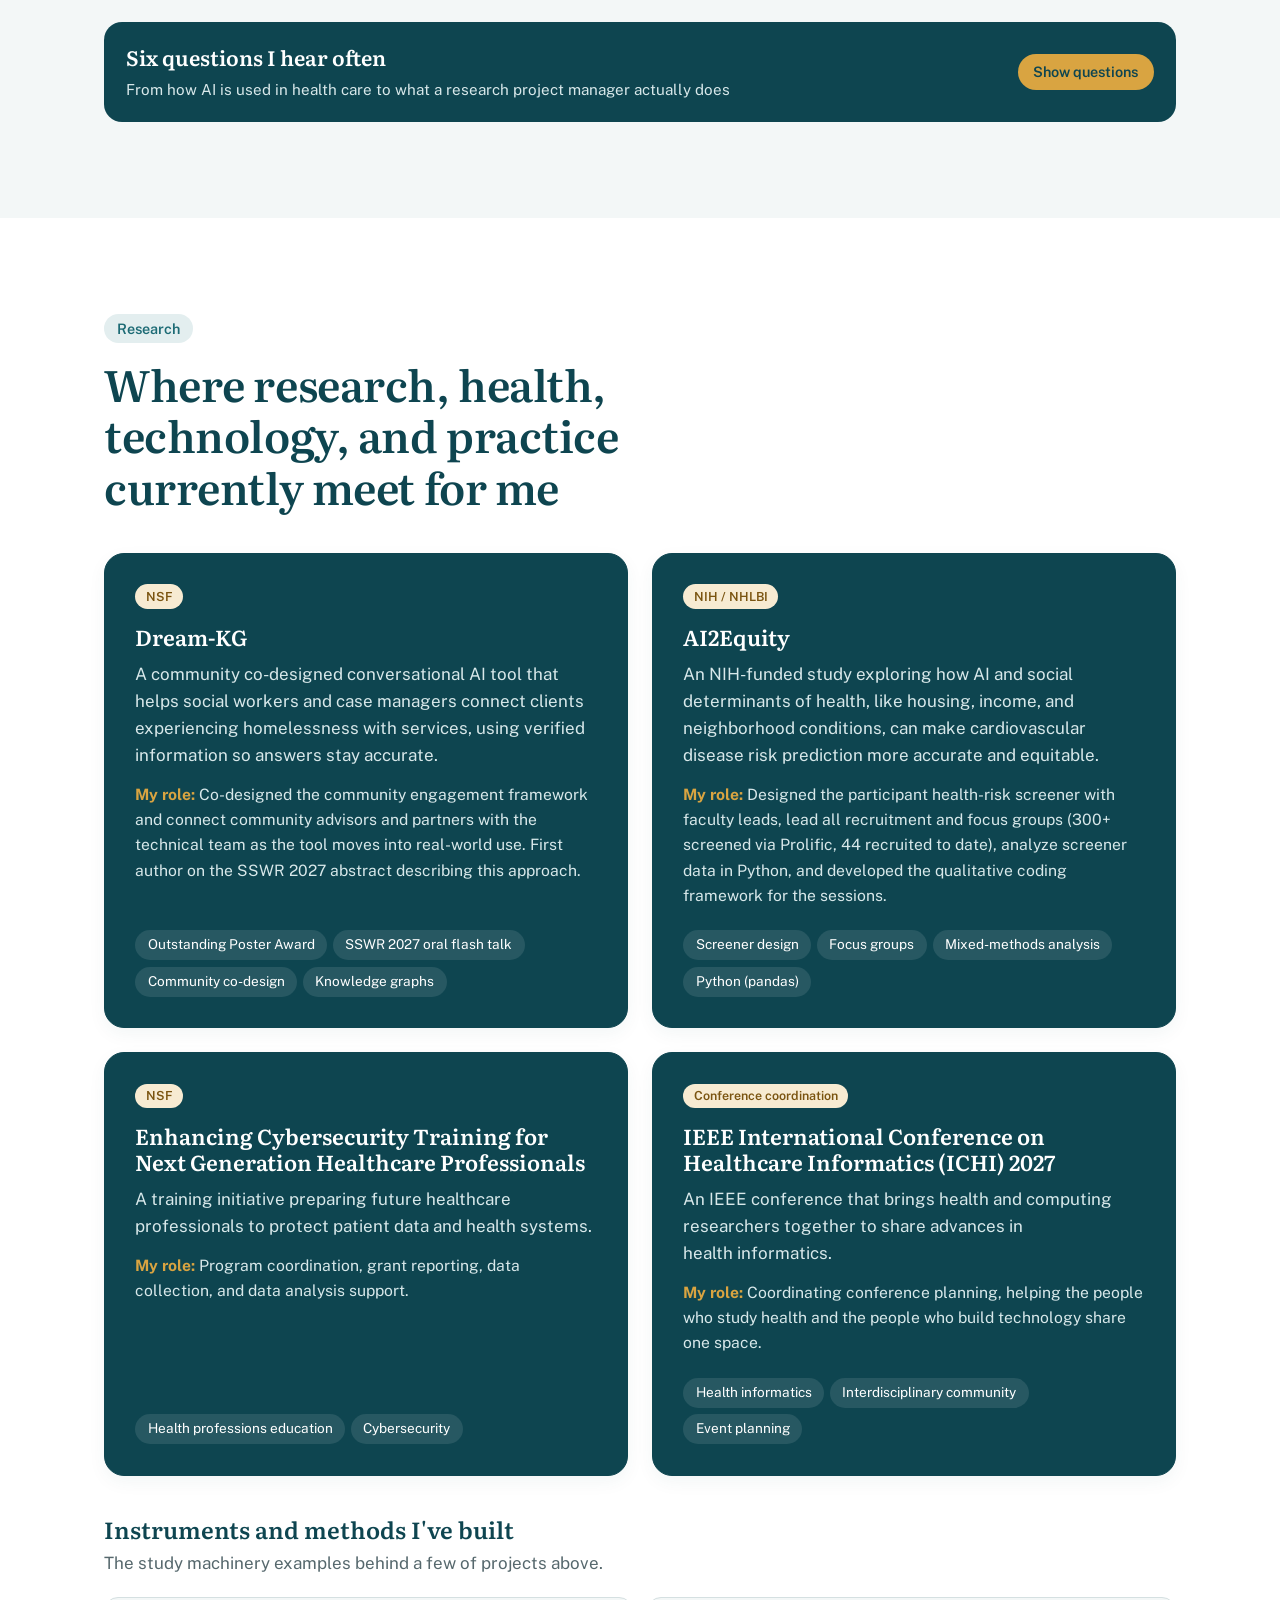
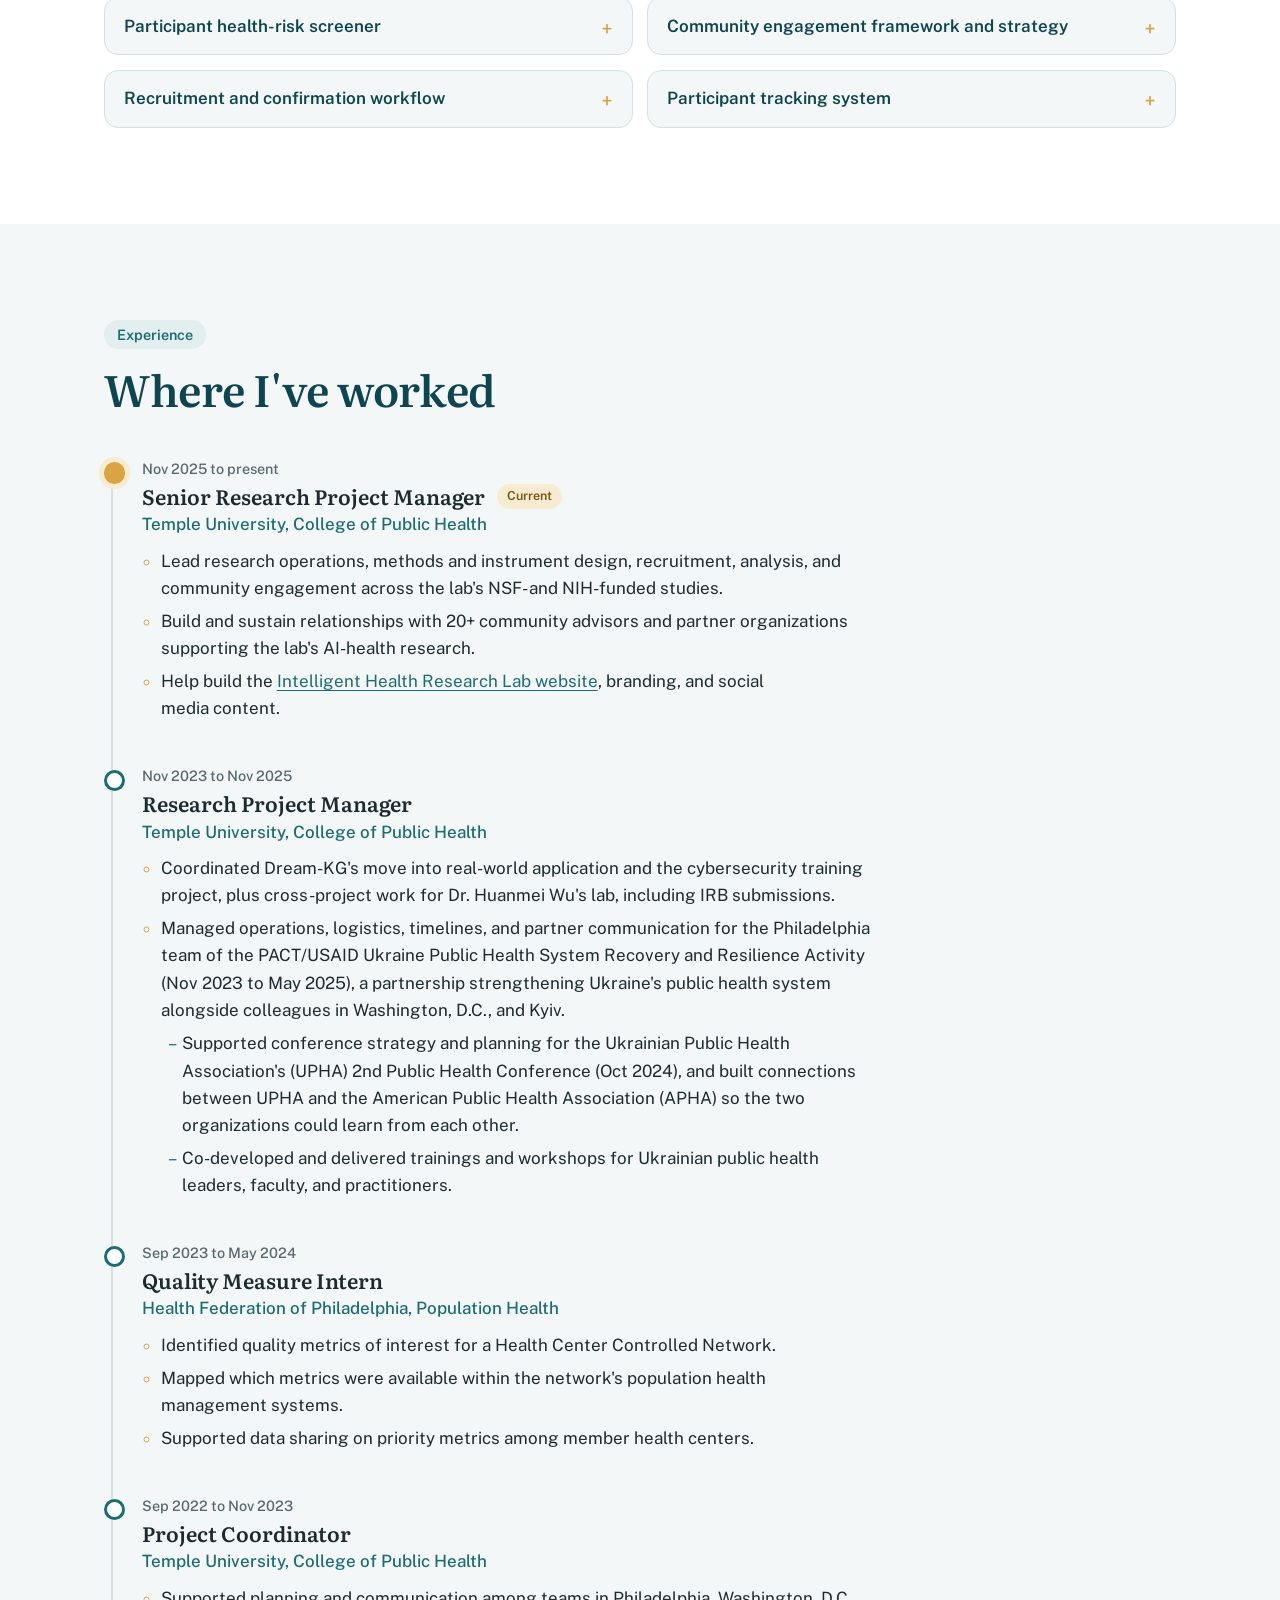
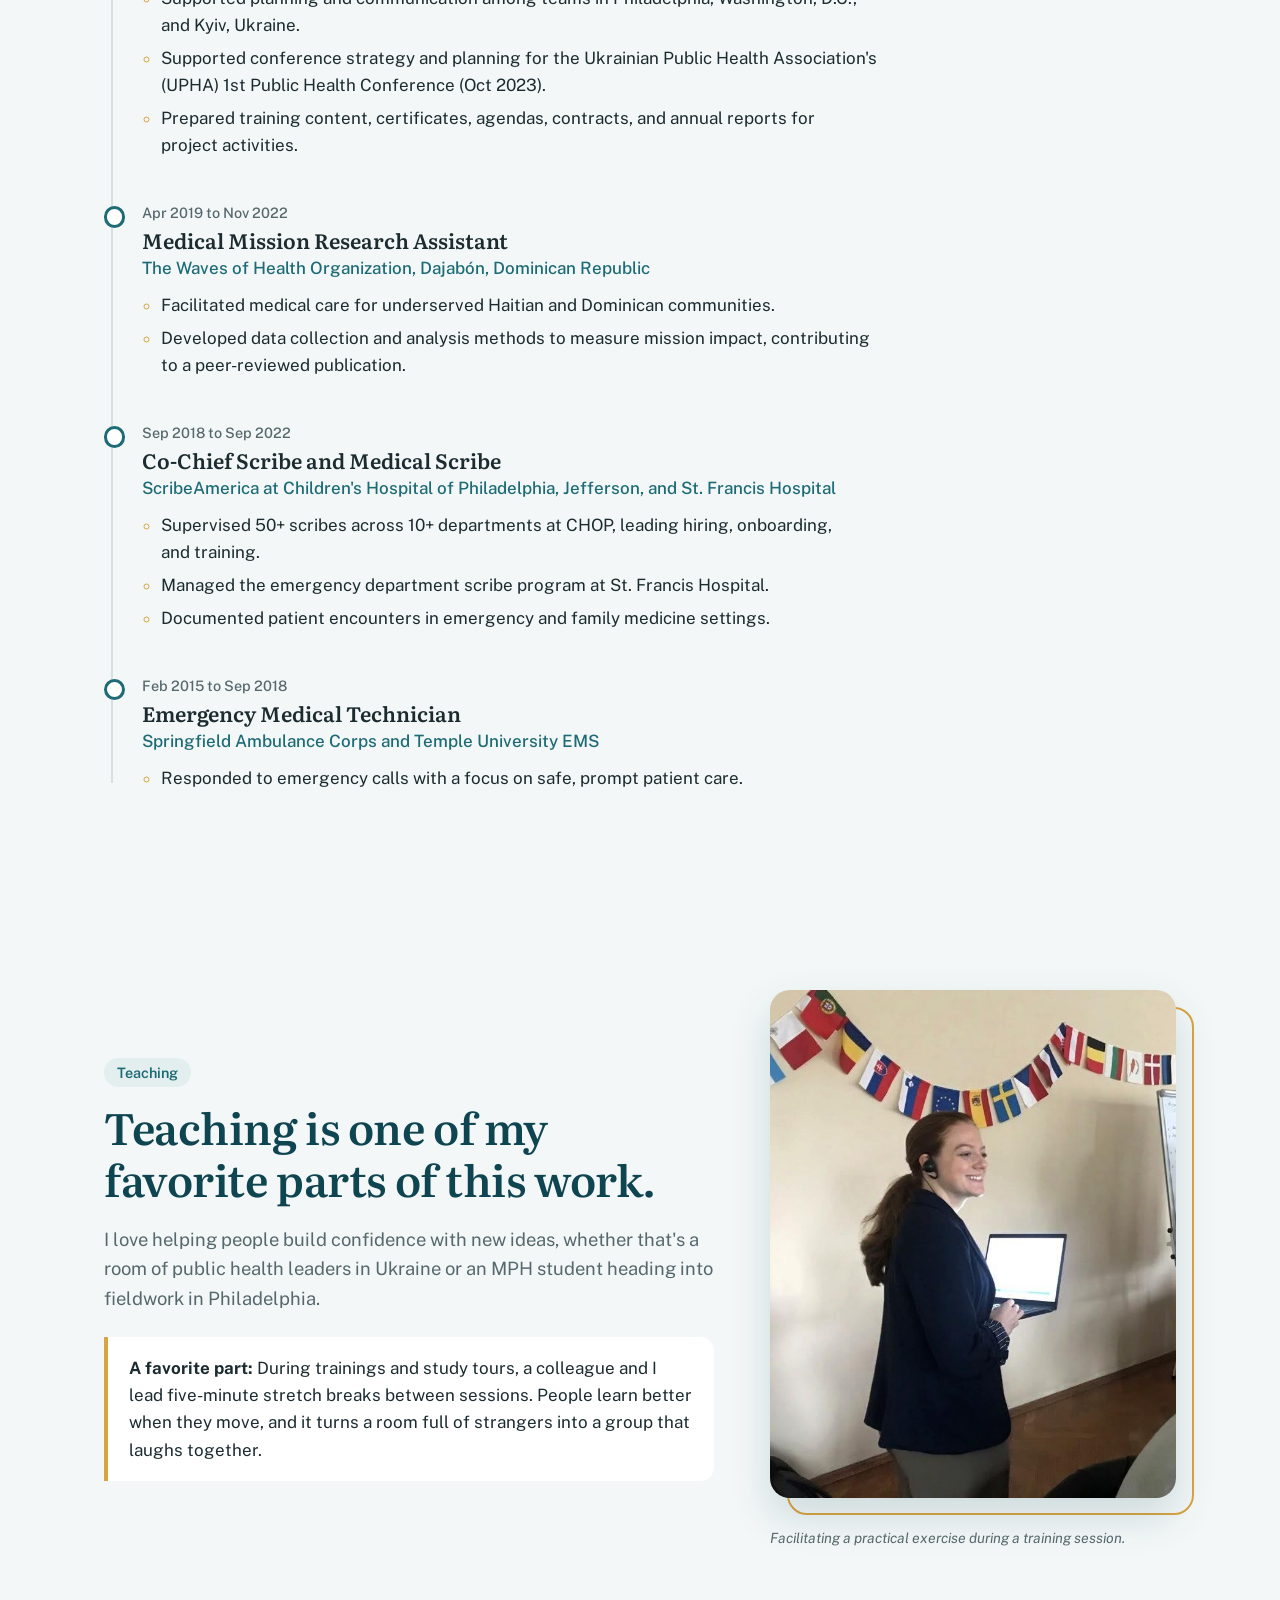
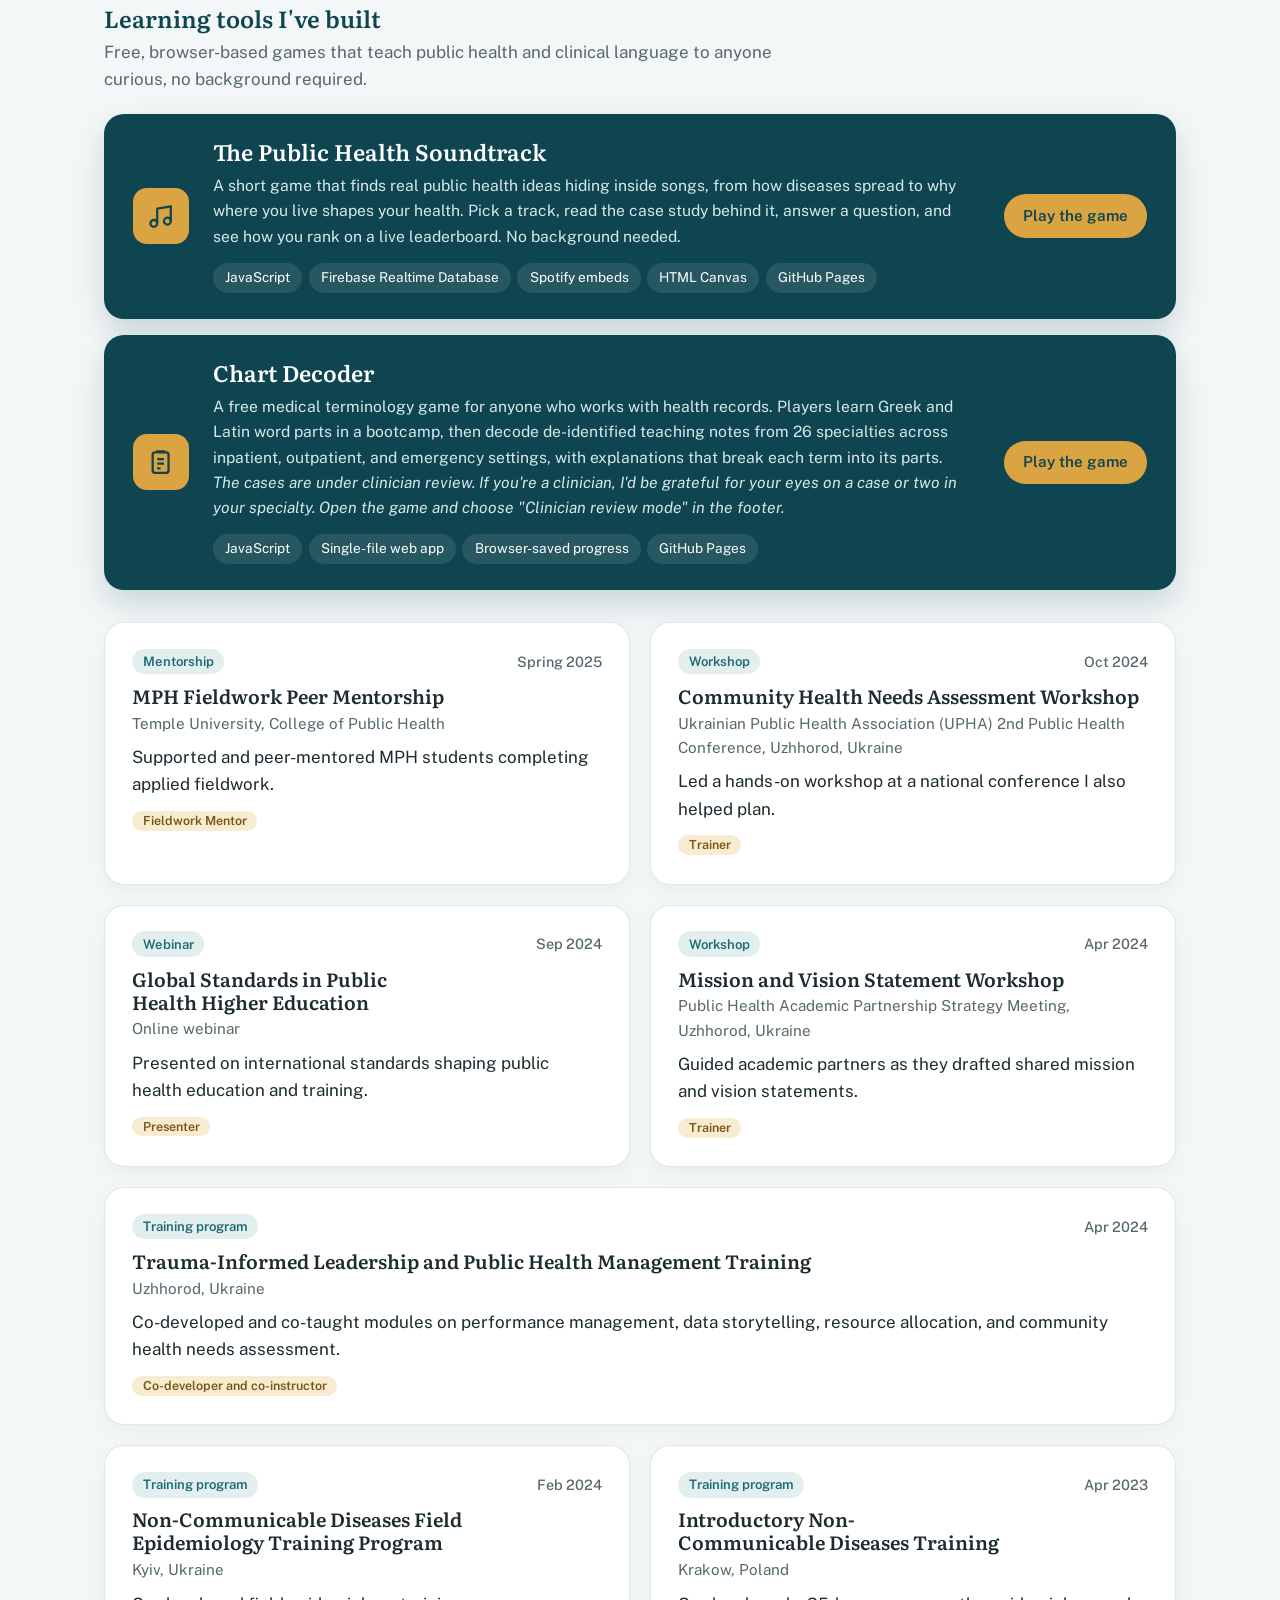
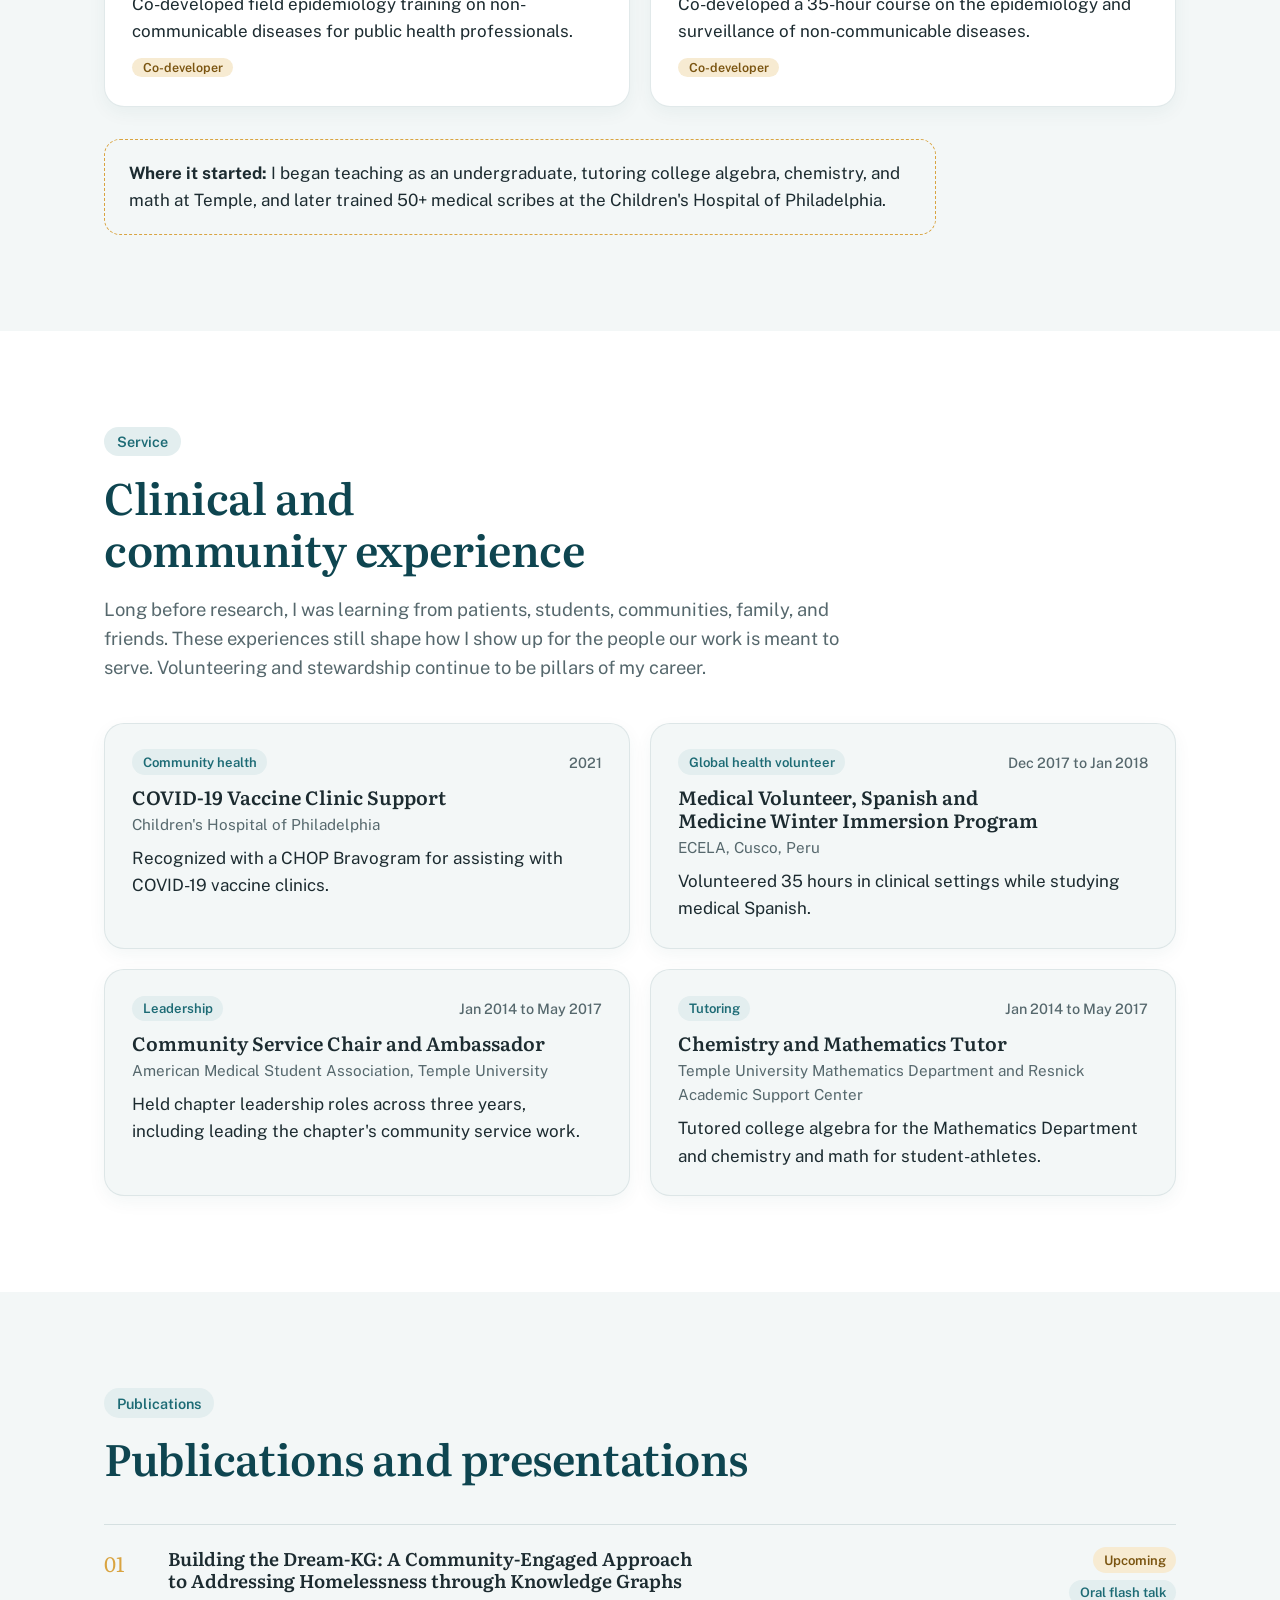
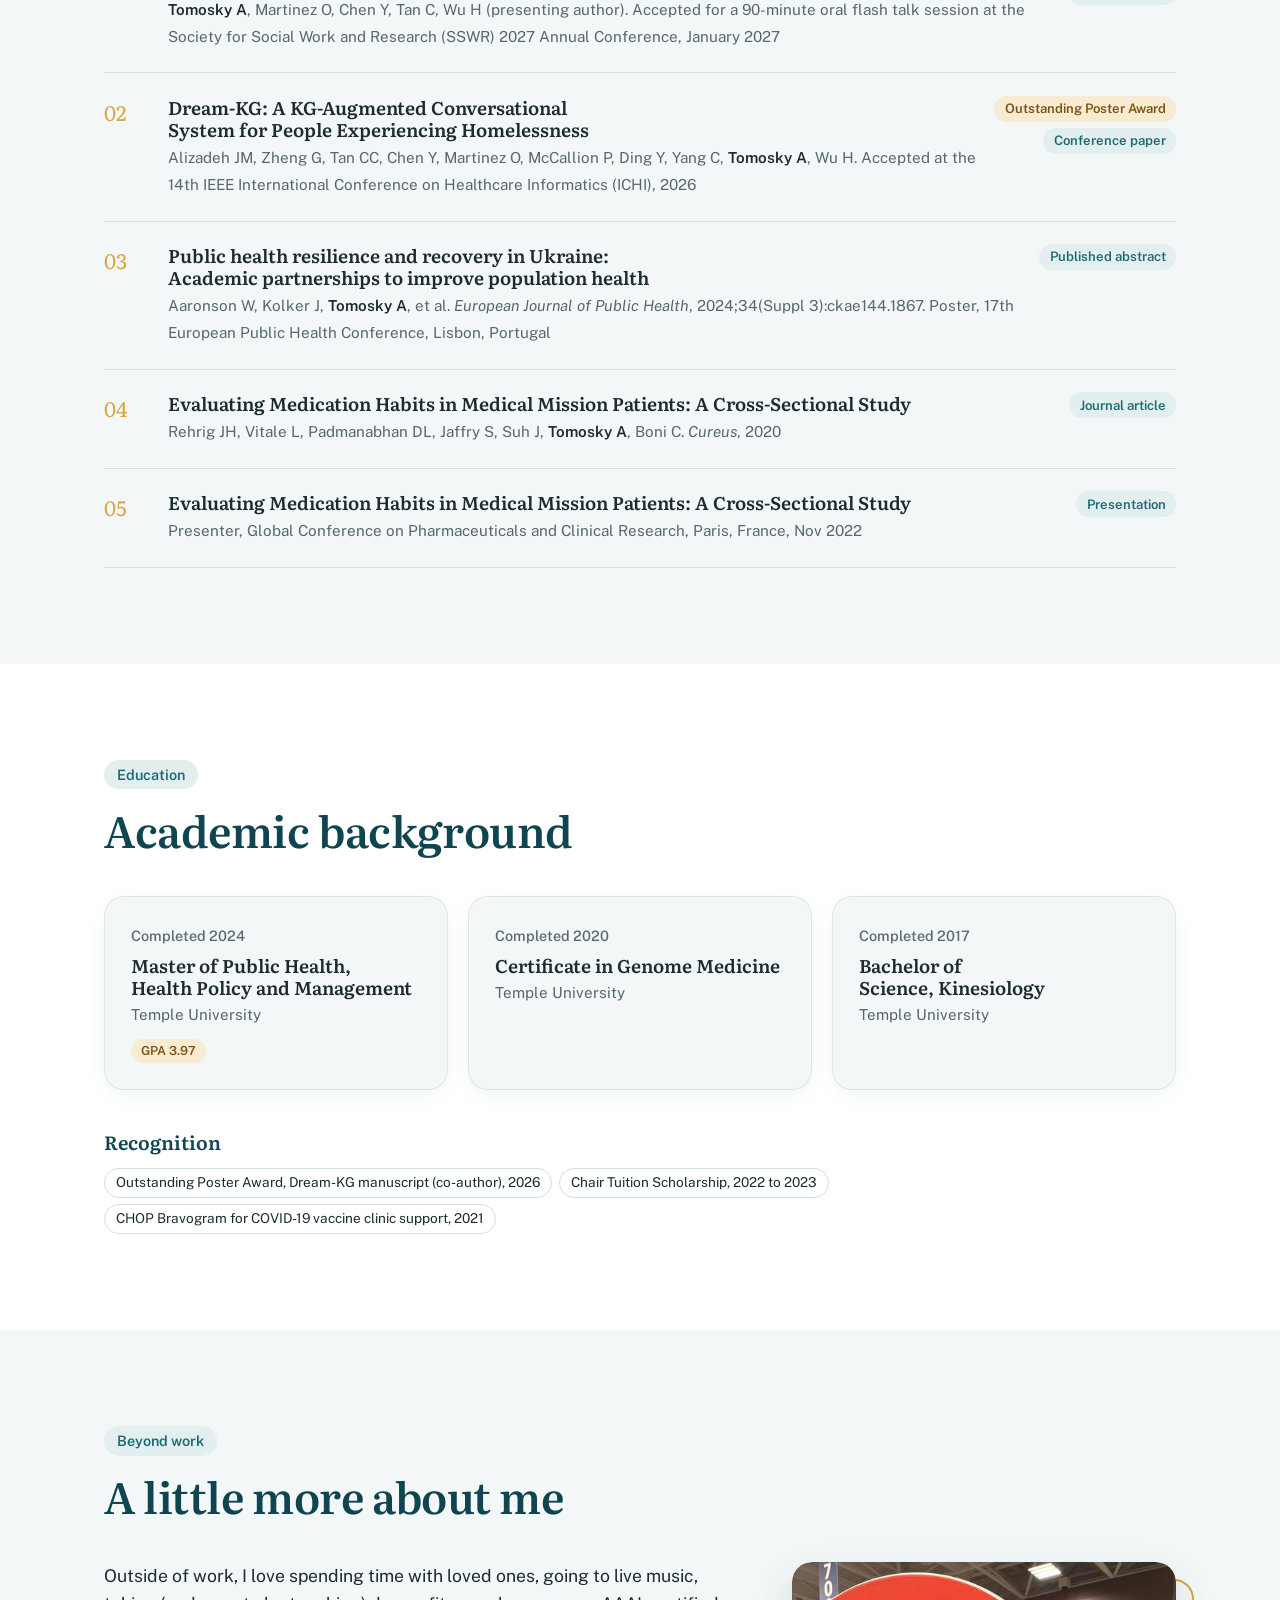
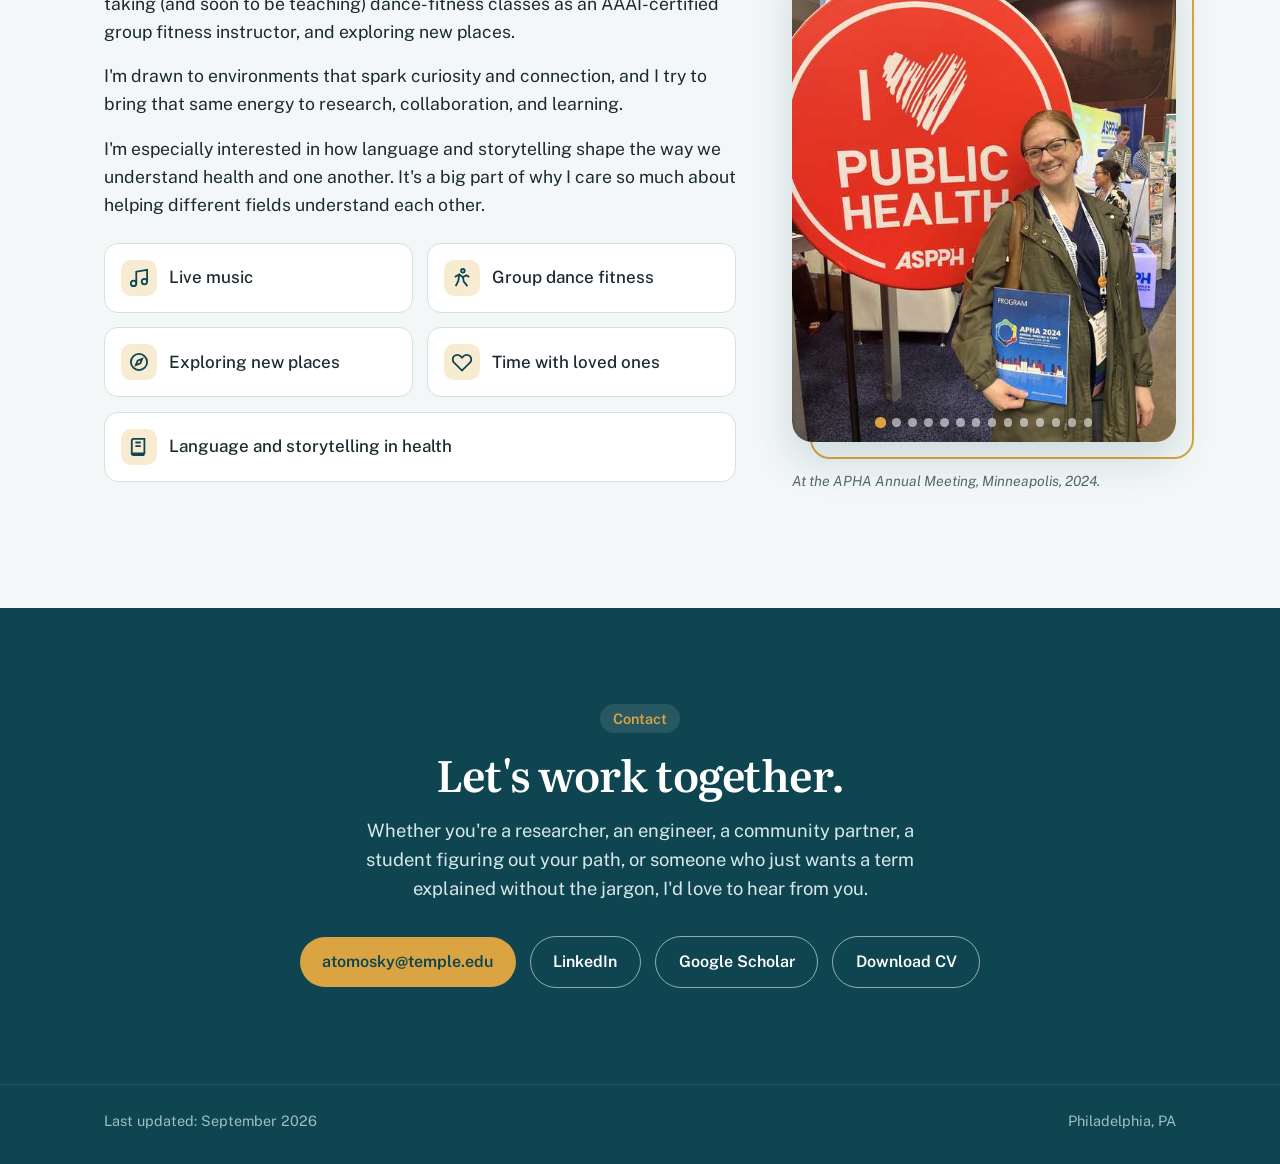
==== commit 462b1286: "Add files via upload" ====
--- a/index.html
+++ b/index.html
@@ -191,6 +191,17 @@
   @media (prefers-reduced-motion: reduce) { .game { transition: none; } .game:hover { transform: none; } }
   @media (max-width: 760px) { .game { grid-template-columns: 1fr; gap: 1rem; } .game-cta { justify-self: start; } }
 
+  .carousel-wrap .shot { overflow: visible; }
+  .carousel { position: relative; list-style: none; margin: 0; padding: 0; aspect-ratio: 4 / 5; border-radius: 20px; overflow: hidden; box-shadow: 0 18px 40px rgba(14,69,80,.16); z-index: 1; }
+  .carousel .slide { position: absolute; inset: 0; opacity: 0; transition: opacity .9s ease; }
+  .carousel .slide.on { opacity: 1; }
+  .carousel img { width: 100%; height: 100%; object-fit: cover; border-radius: 20px; box-shadow: none; display: block; }
+  .dots { position: absolute; left: 0; right: 0; bottom: .9rem; display: flex; justify-content: center; gap: .45rem; z-index: 2; }
+  .dots button { width: .55rem; height: .55rem; padding: 0; border: 0; border-radius: 50%; background: rgba(255,255,255,.55); cursor: pointer; }
+  .dots button[aria-selected="true"] { background: var(--gold); transform: scale(1.25); }
+  .carousel-cap { min-height: 2.6rem; }
+  @media (prefers-reduced-motion: reduce) { .carousel .slide { transition: none; } }
+
   /* Quote band */
   .band { background: var(--teal-deep); padding: 5rem 1.5rem; text-align: center; }
   .band .band-quote { max-width: 46rem; margin: 0 auto; }
@@ -252,7 +263,8 @@
   .faq p:last-child { padding-bottom: 1.2rem; }
 
   /* Personal */
-  .personal-grid { display: grid; grid-template-columns: 1.3fr 1fr; gap: 3rem; align-items: start; }
+  .personal-grid { display: grid; grid-template-columns: 1.4fr .85fr; gap: 3.5rem; align-items: start; }
+  .personal-col .joys { margin-top: 1.5rem; }
   .personal-grid p { margin: 0 0 1rem; max-width: 40rem; font-size: 1.1rem; }
   .joys { display: grid; grid-template-columns: repeat(2, minmax(0,1fr)); gap: .9rem; list-style: none; margin: 0; padding: 0; }
   .joys li { background: var(--paper); border: 1px solid var(--rule); border-radius: 14px; padding: 1rem; display: flex; gap: .75rem; align-items: center; font-weight: 500; }
@@ -916,6 +928,7 @@
       <span class="label">Beyond work</span>
       <h2>A little more about me</h2>
       <div class="personal-grid">
+        <div class="personal-col">
         <div>
           <p>Outside of work, I love spending time with loved ones, going to live music, taking (and soon to be teaching) dance-fitness classes as an AAAI-certified group fitness instructor, and exploring new places.</p>
           <p>I'm drawn to environments that spark curiosity and connection, and I try to bring that same energy to research, collaboration, and learning.</p>
@@ -928,6 +941,29 @@
           <li><svg viewBox="0 0 24 24" fill="none" stroke="currentColor" stroke-width="2" aria-hidden="true"><path d="M20.8 5.6a5 5 0 0 0-7.1 0L12 7.3l-1.7-1.7a5 5 0 1 0-7.1 7.1L12 21.5l8.8-8.8a5 5 0 0 0 0-7.1z"/></svg>Time with loved ones</li>
           <li class="wide"><svg viewBox="0 0 24 24" fill="none" stroke="currentColor" stroke-width="2" aria-hidden="true"><path d="M4 19.5V5a2 2 0 0 1 2-2h12v16H6a2 2 0 0 0-2 2zm0 0A2 2 0 0 0 6 21h12"/><path d="M8 7h6M8 11h6"/></svg>Language and storytelling in health</li>
         </ul>
+        </div>
+                <figure class="photo-figure carousel-wrap">
+          <div class="shot">
+            <ul class="carousel" aria-live="off">
+              <li class="slide on"><img src="[data-uri]" alt="At the APHA Annual Meeting, Minneapolis, 2024" loading="eager"></li>
+              <li class="slide"><img src="[data-uri]" alt="Machu Picchu, Peru" loading="lazy"></li>
+              <li class="slide"><img src="[data-uri]" alt="By the Eiffel Tower, Paris" loading="lazy"></li>
+              <li class="slide"><img src="[data-uri]" alt="Main Market Square, Kraków, Poland" loading="lazy"></li>
+              <li class="slide"><img src="[data-uri]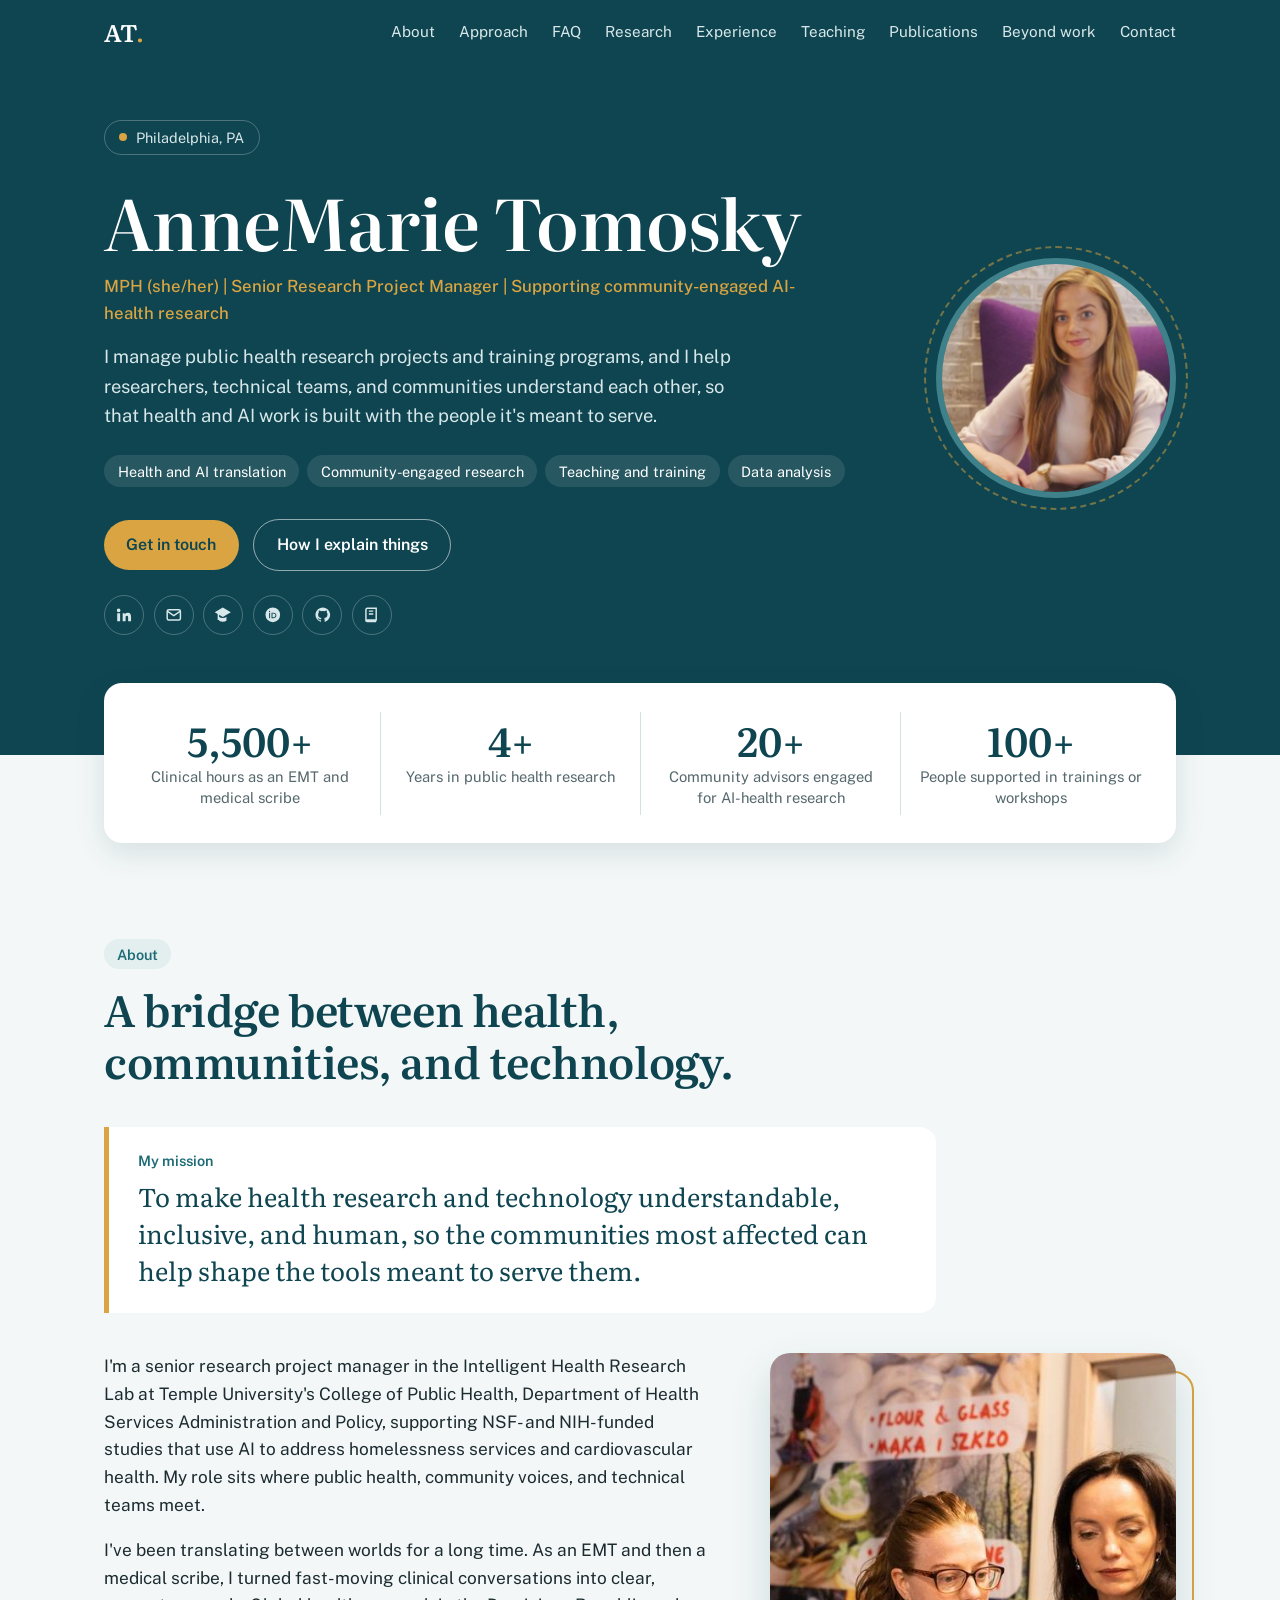
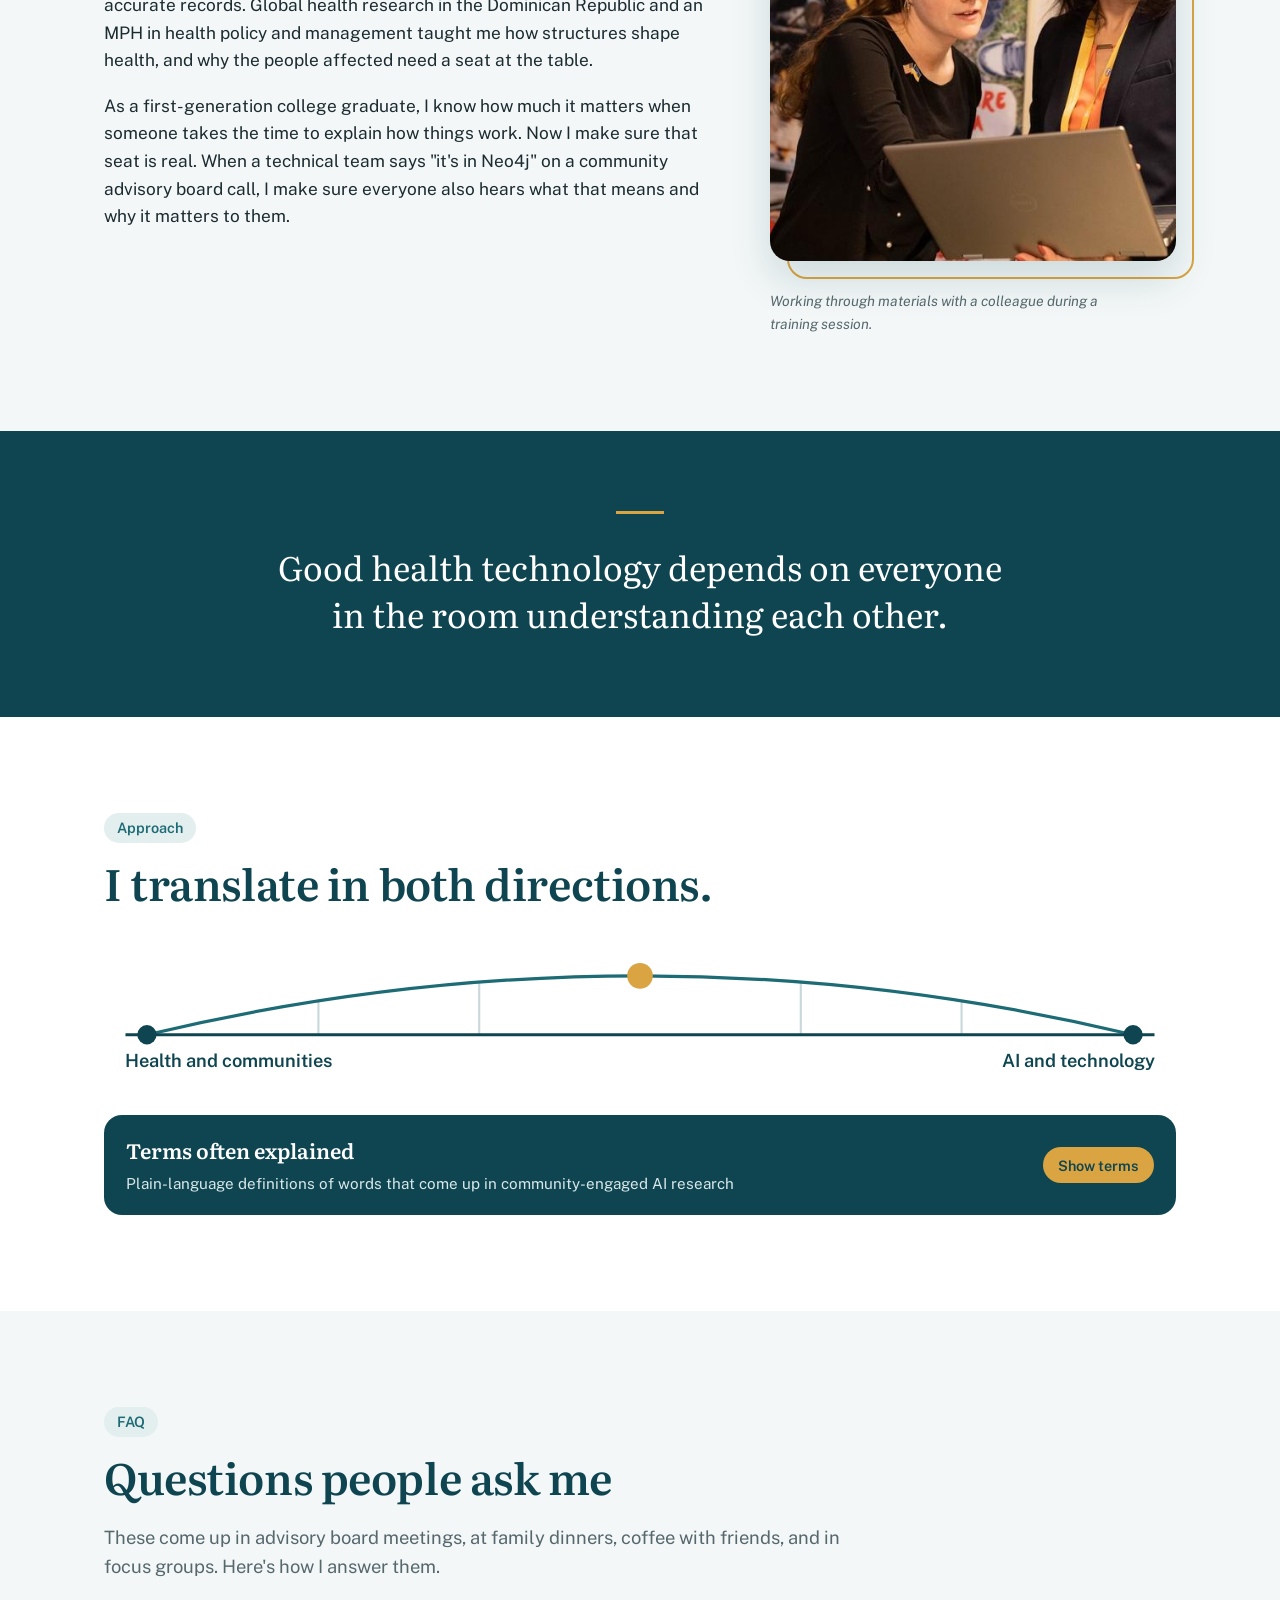
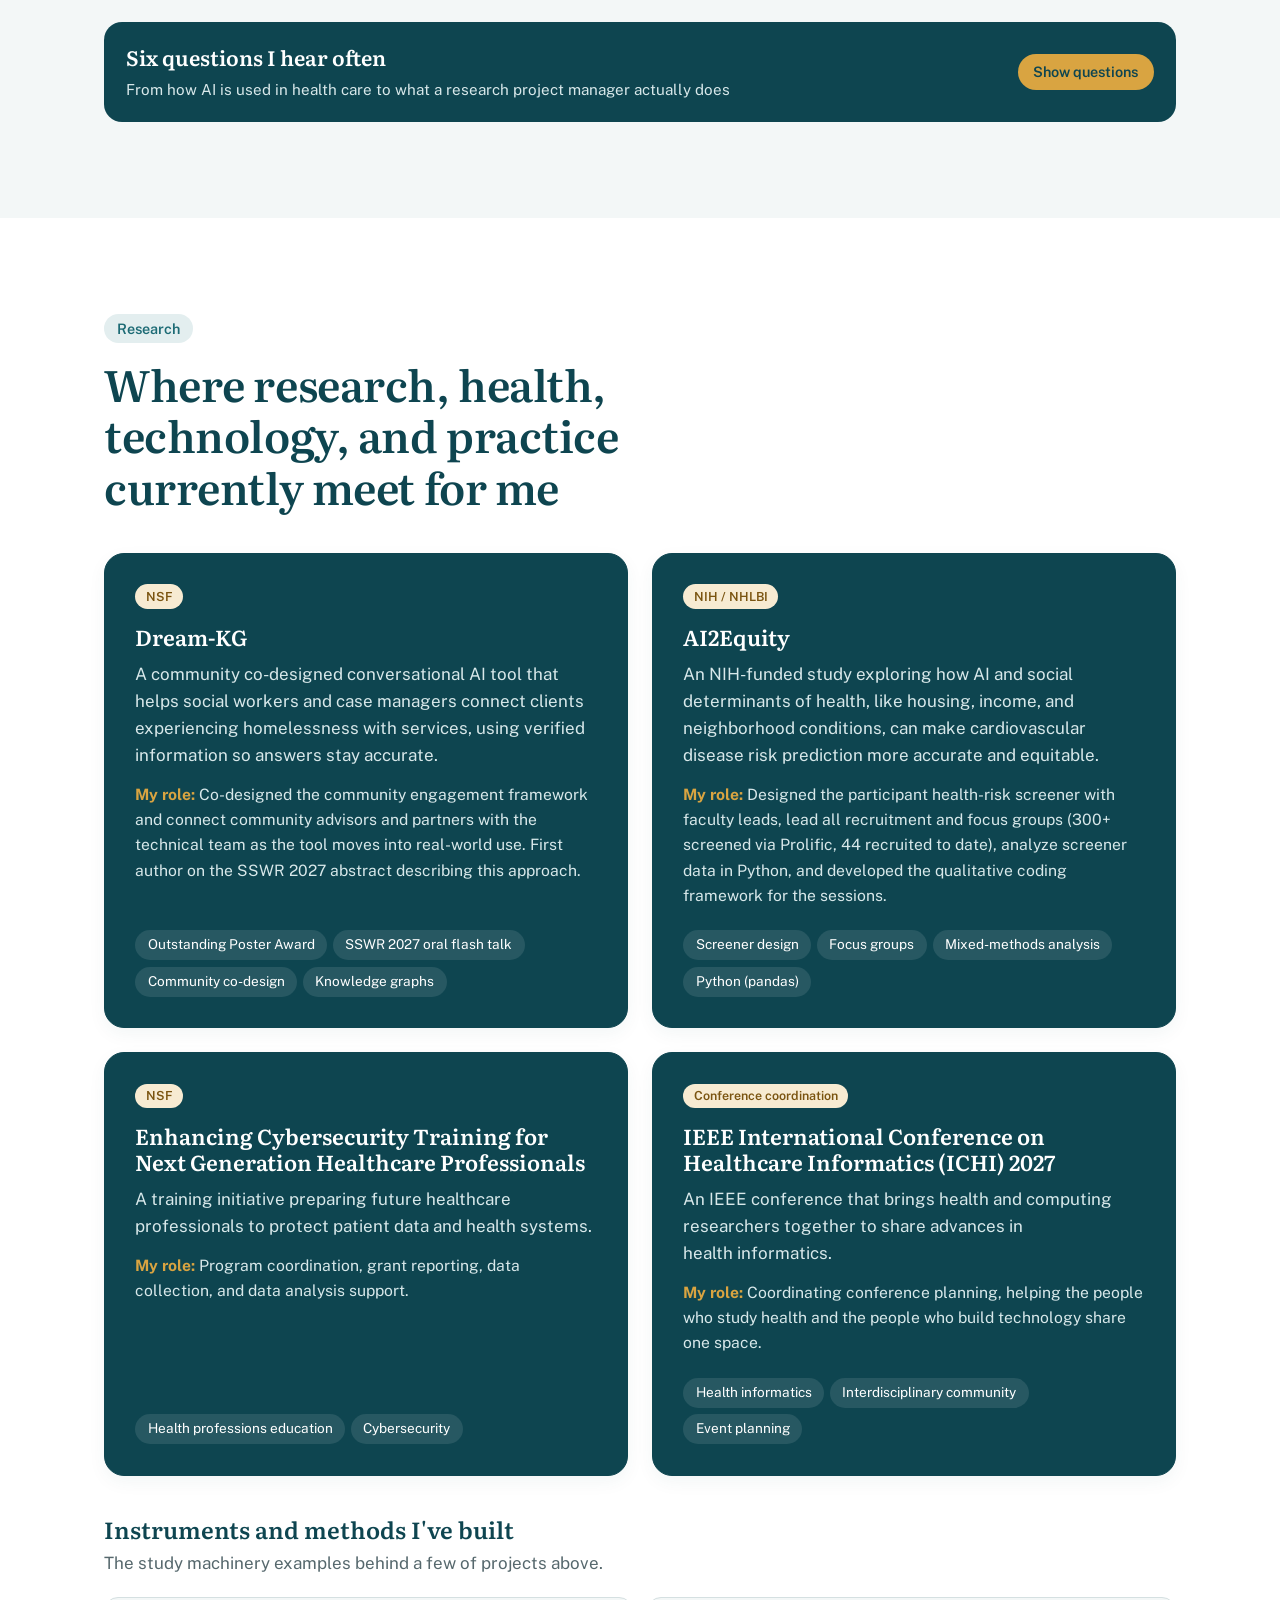
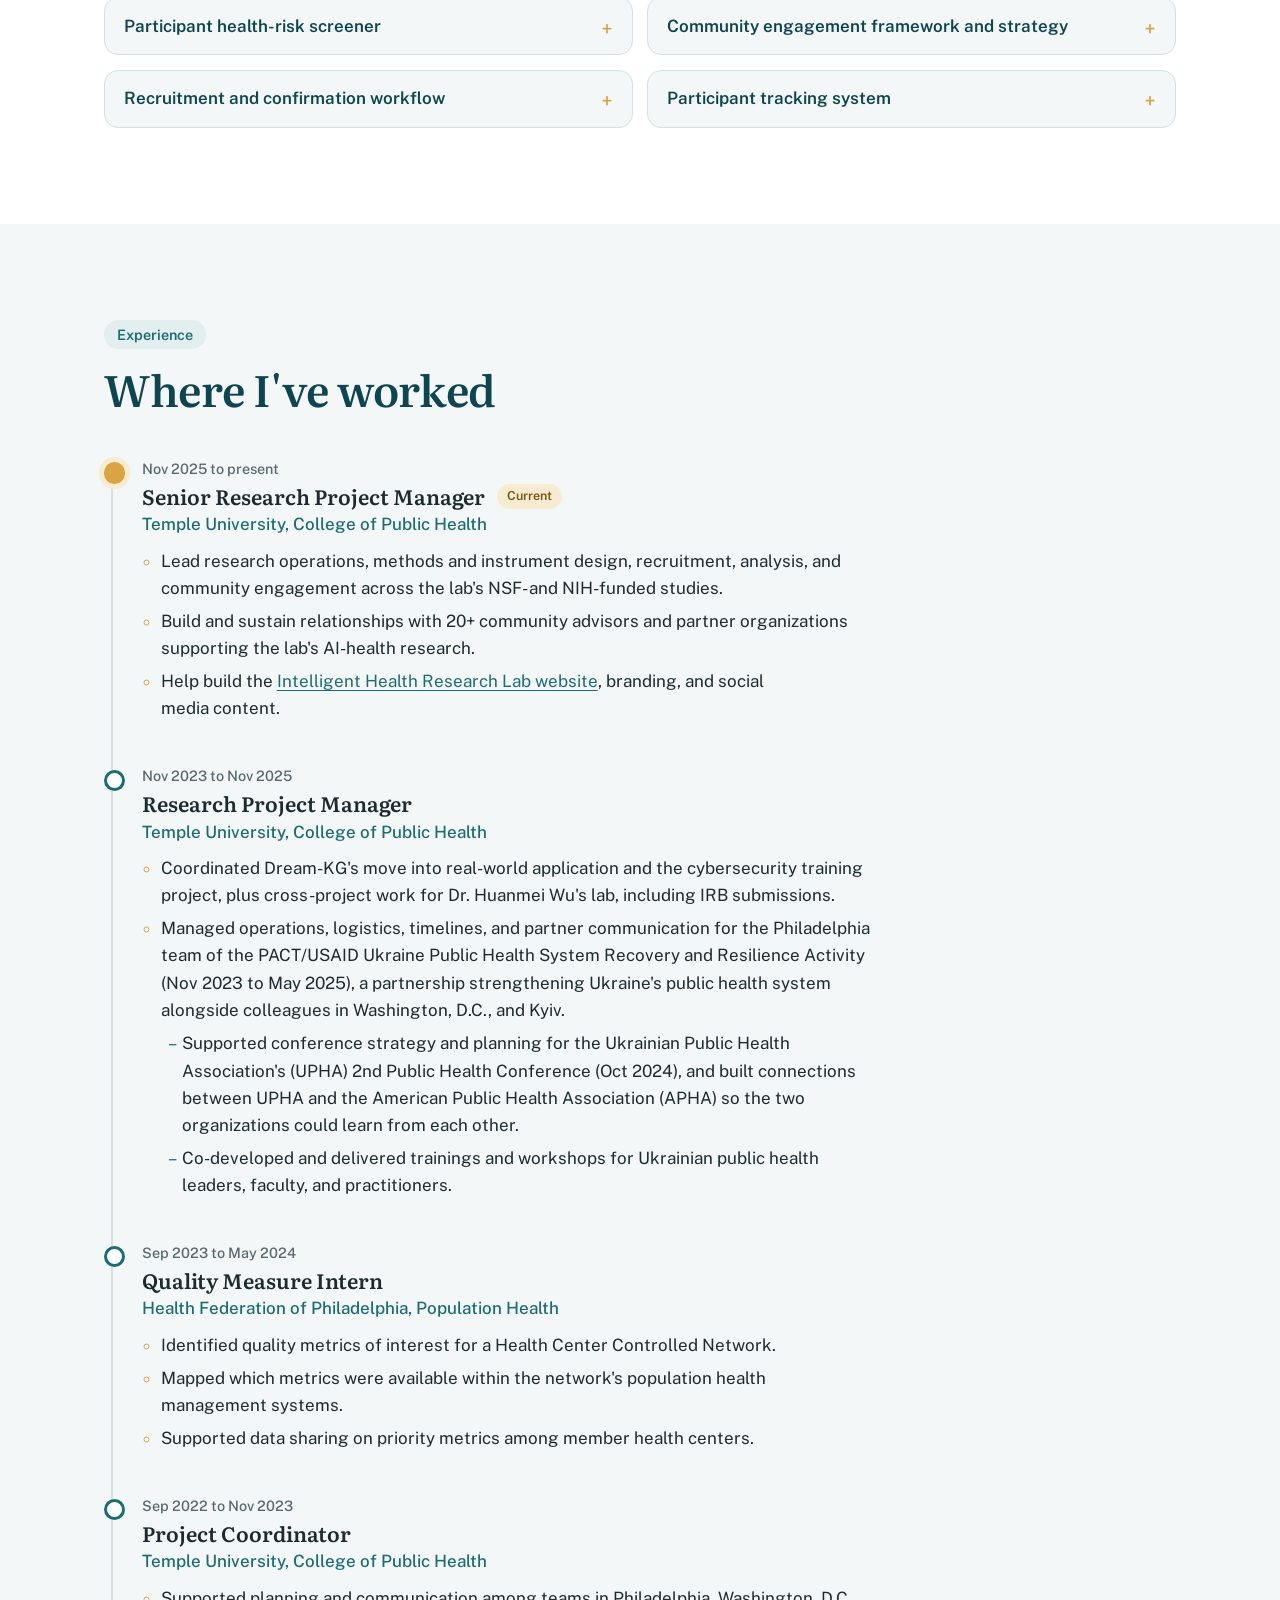
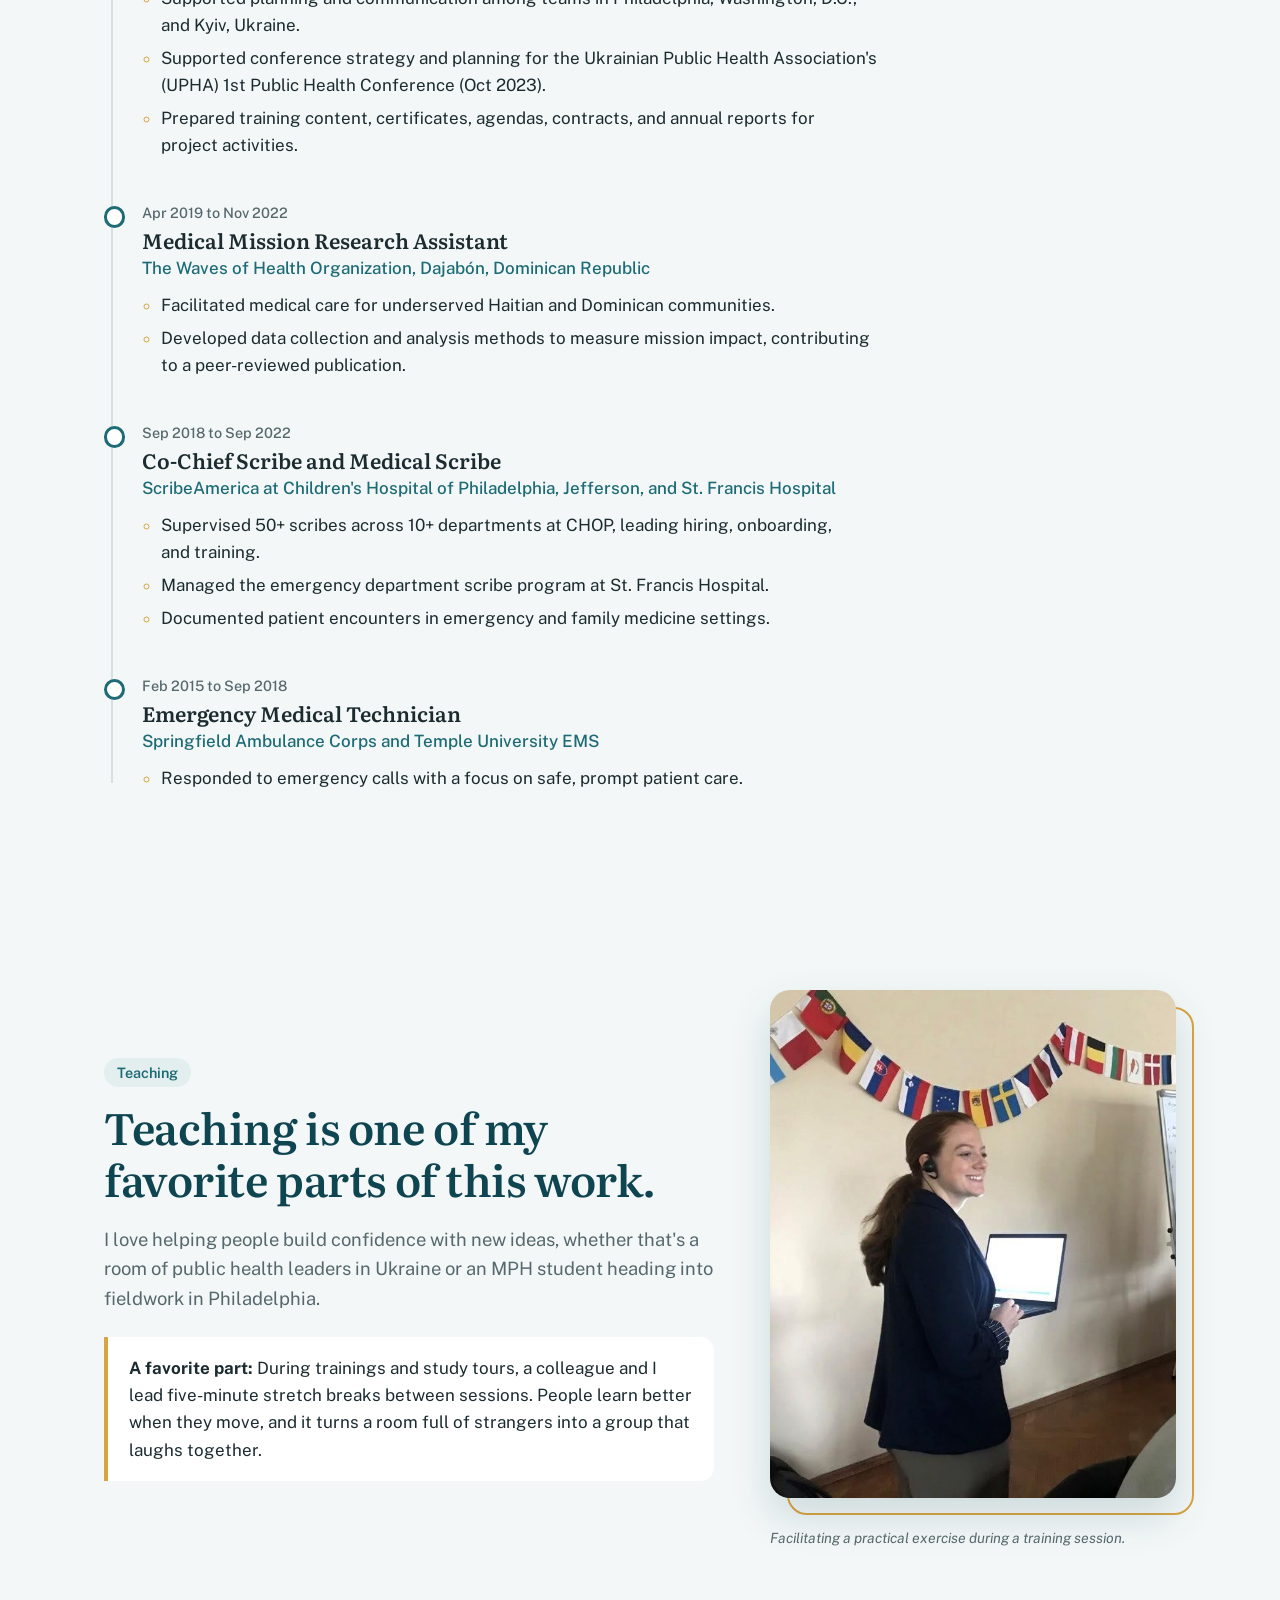
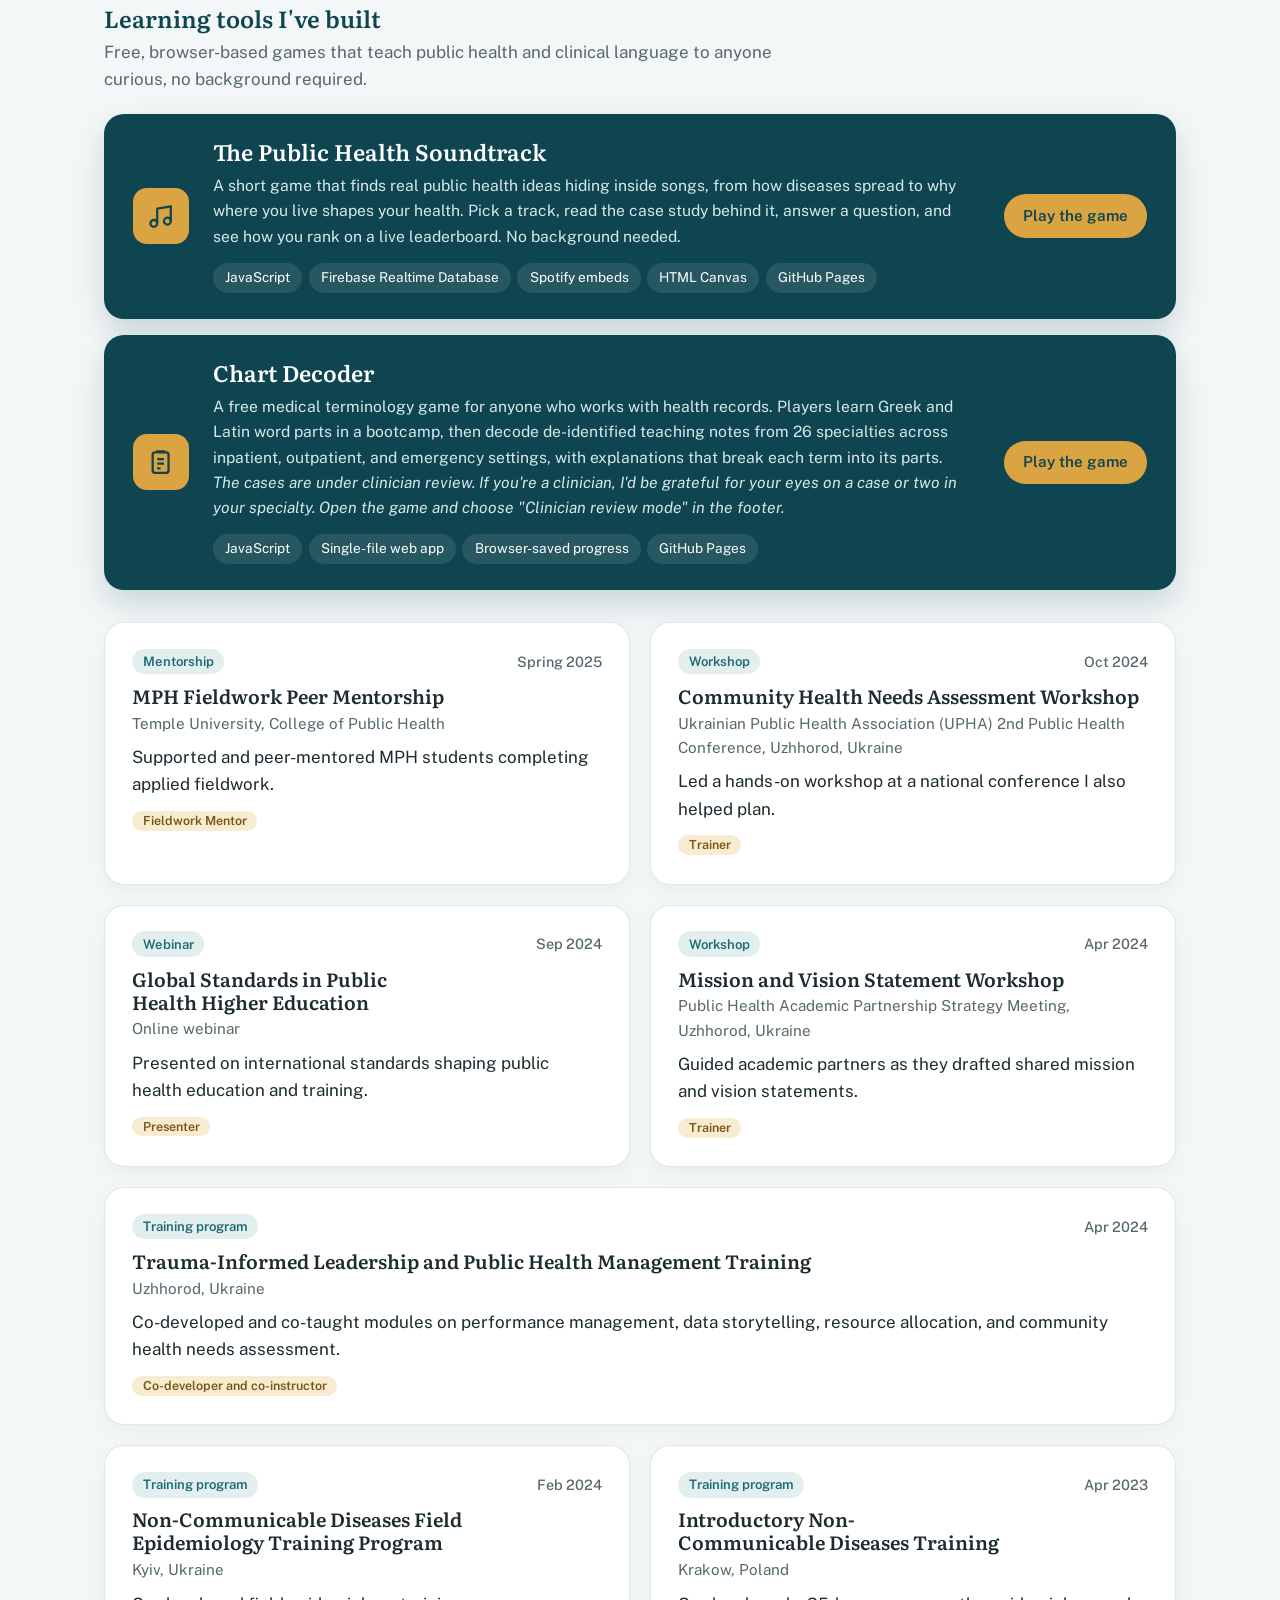
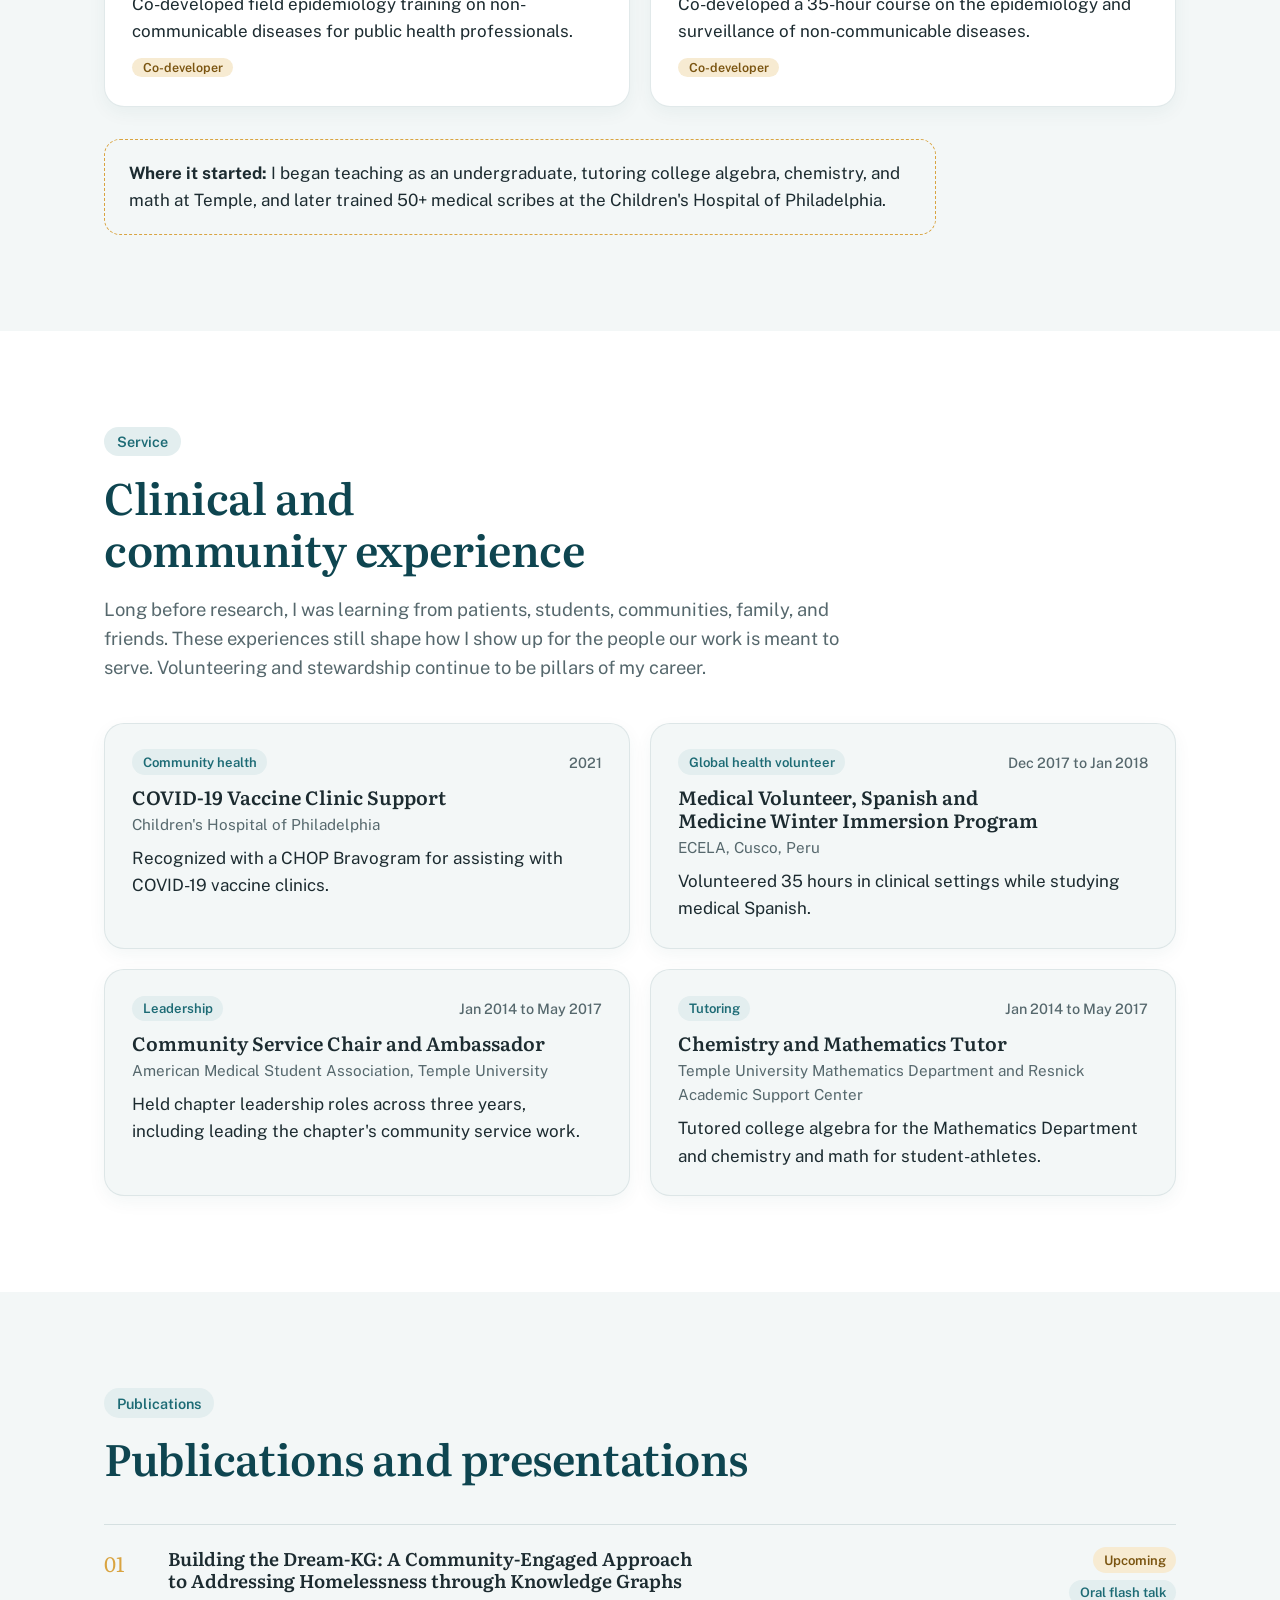
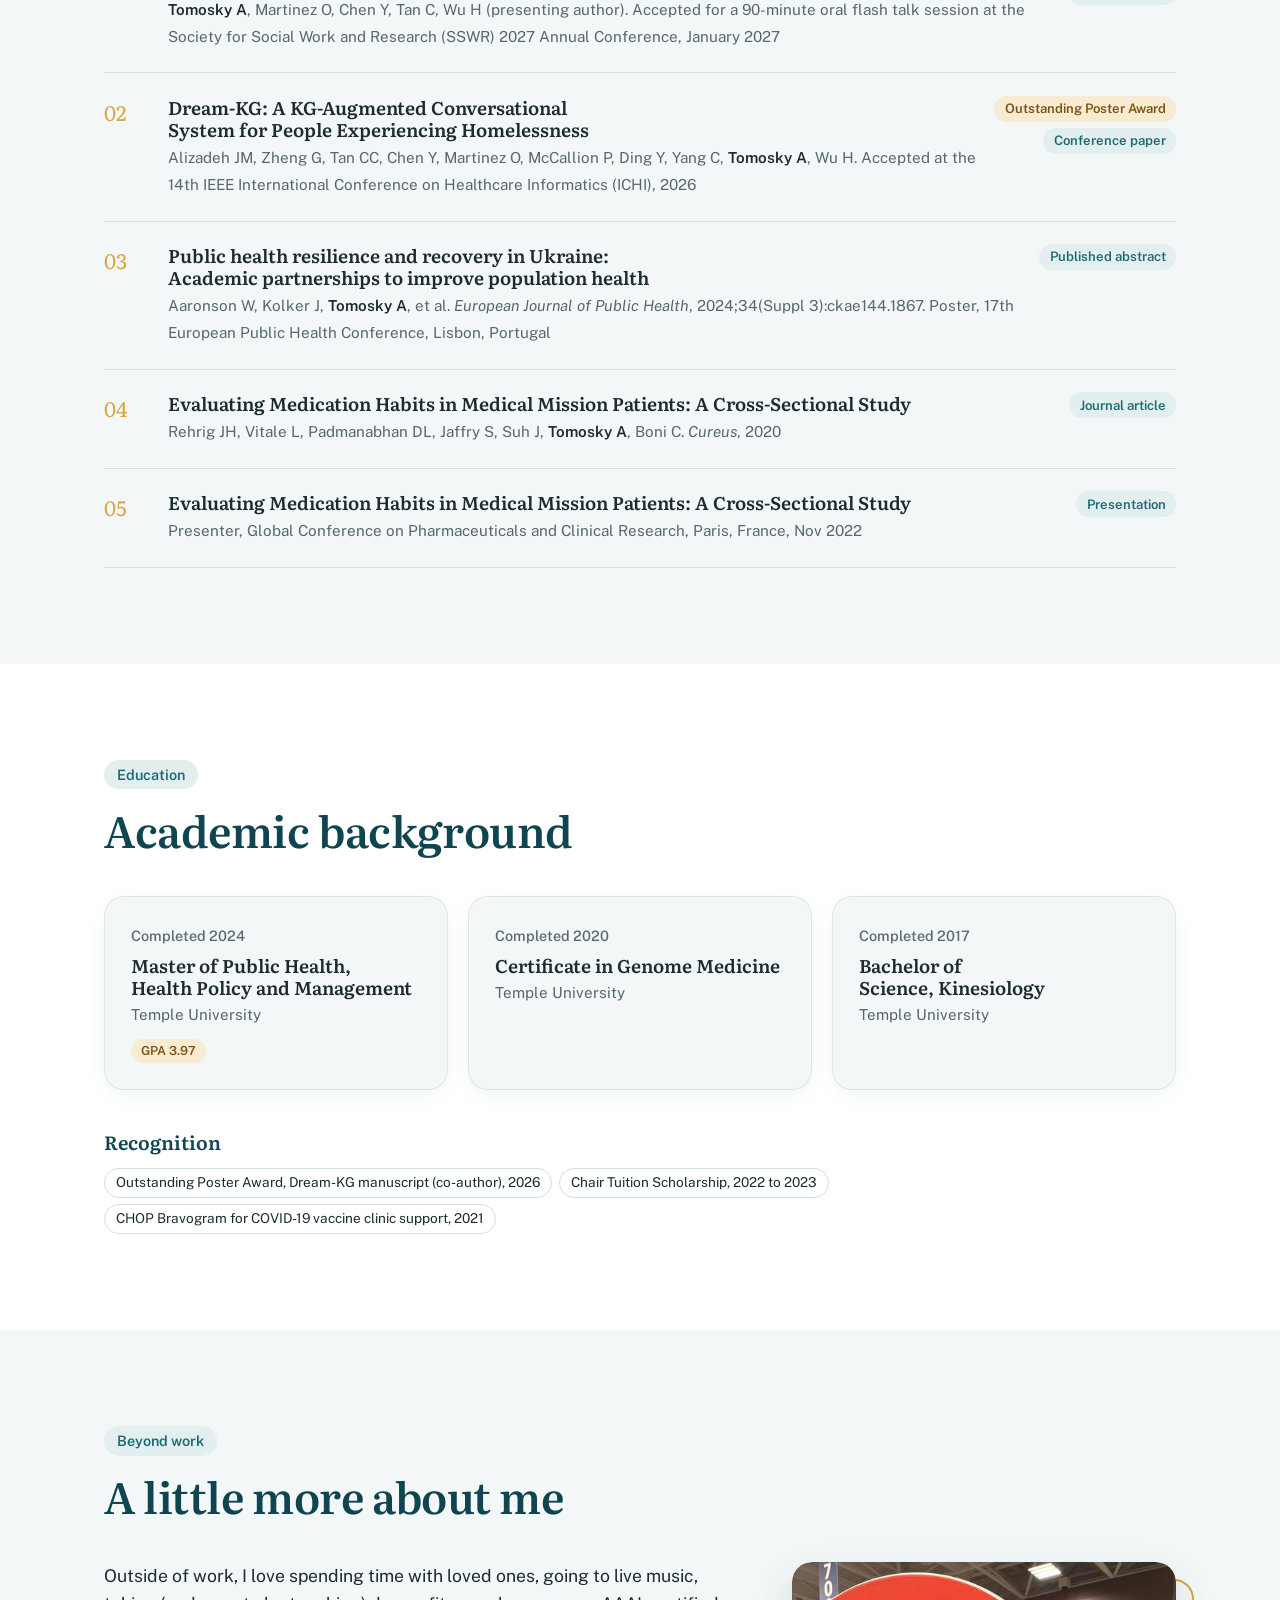
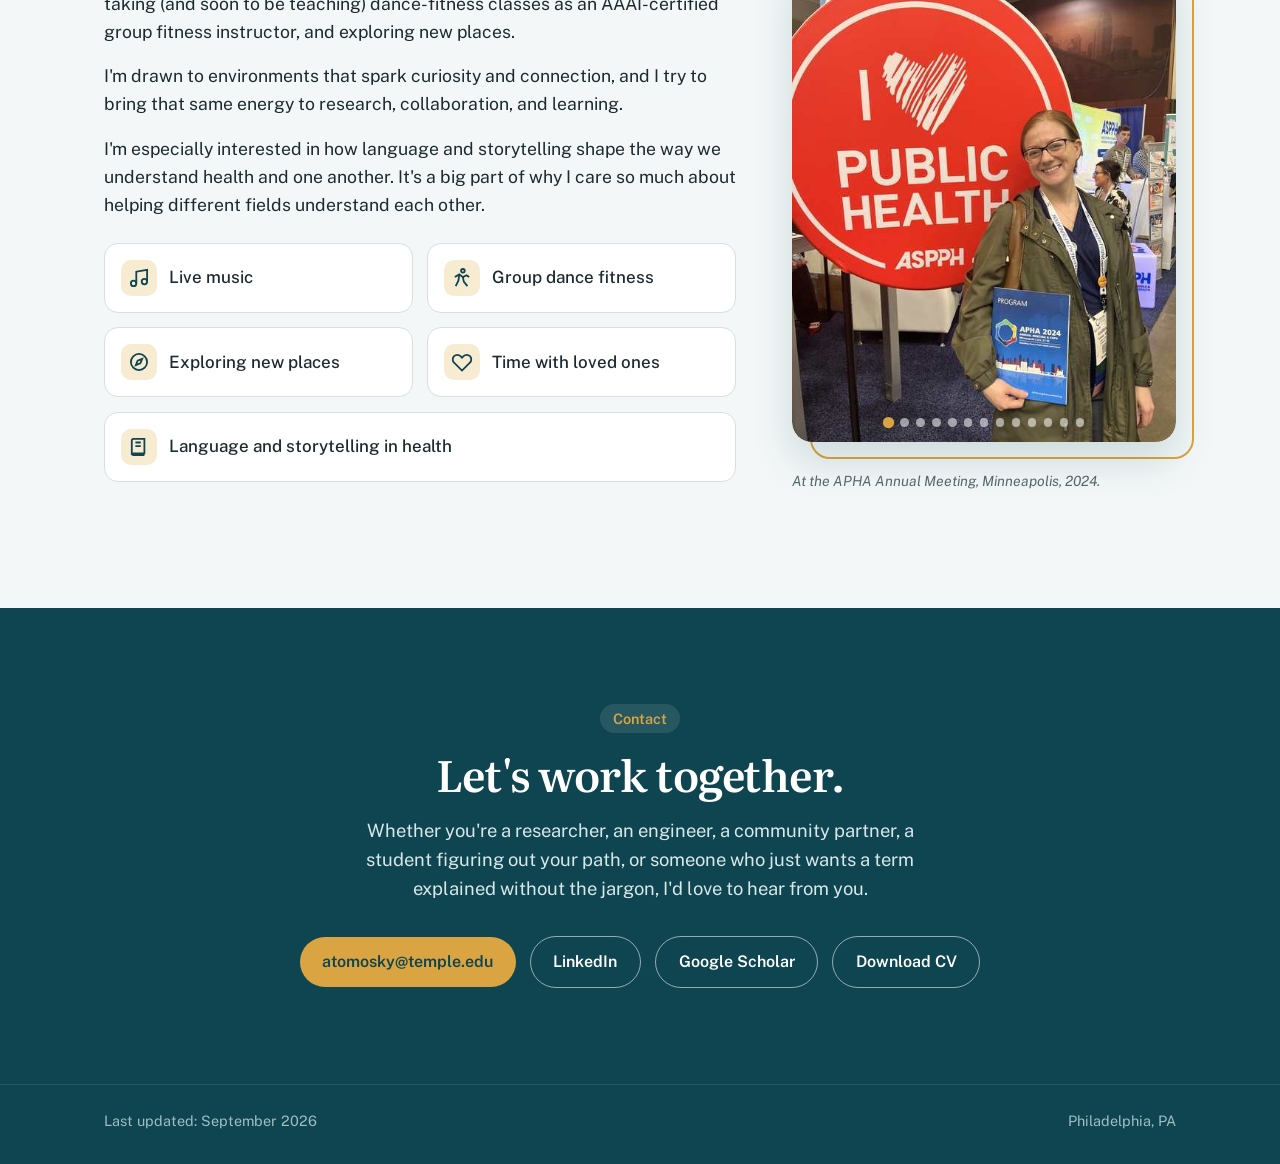
==== commit 69ac5ac6: "Update index.html" ====
--- a/index.html
+++ b/index.html
@@ -950,15 +950,14 @@
               <li class="slide"><img src="[data-uri]" alt="By the Eiffel Tower, Paris" loading="lazy"></li>
               <li class="slide"><img src="[data-uri]" alt="Main Market Square, Kraków, Poland" loading="lazy"></li>
               <li class="slide"><img src="[data-uri]" alt="Trinity College Library, Dublin" loading="lazy"></li>
-              <li class="slide"><img src="[data-uri]" alt="A coastal overlook in Ireland" loading="lazy"></li>
-              <li class="slide"><img src="[data-uri]" alt="A bench with a view, Ireland" loading="lazy"></li>
+              <li class="slide"><img src="[data-uri]